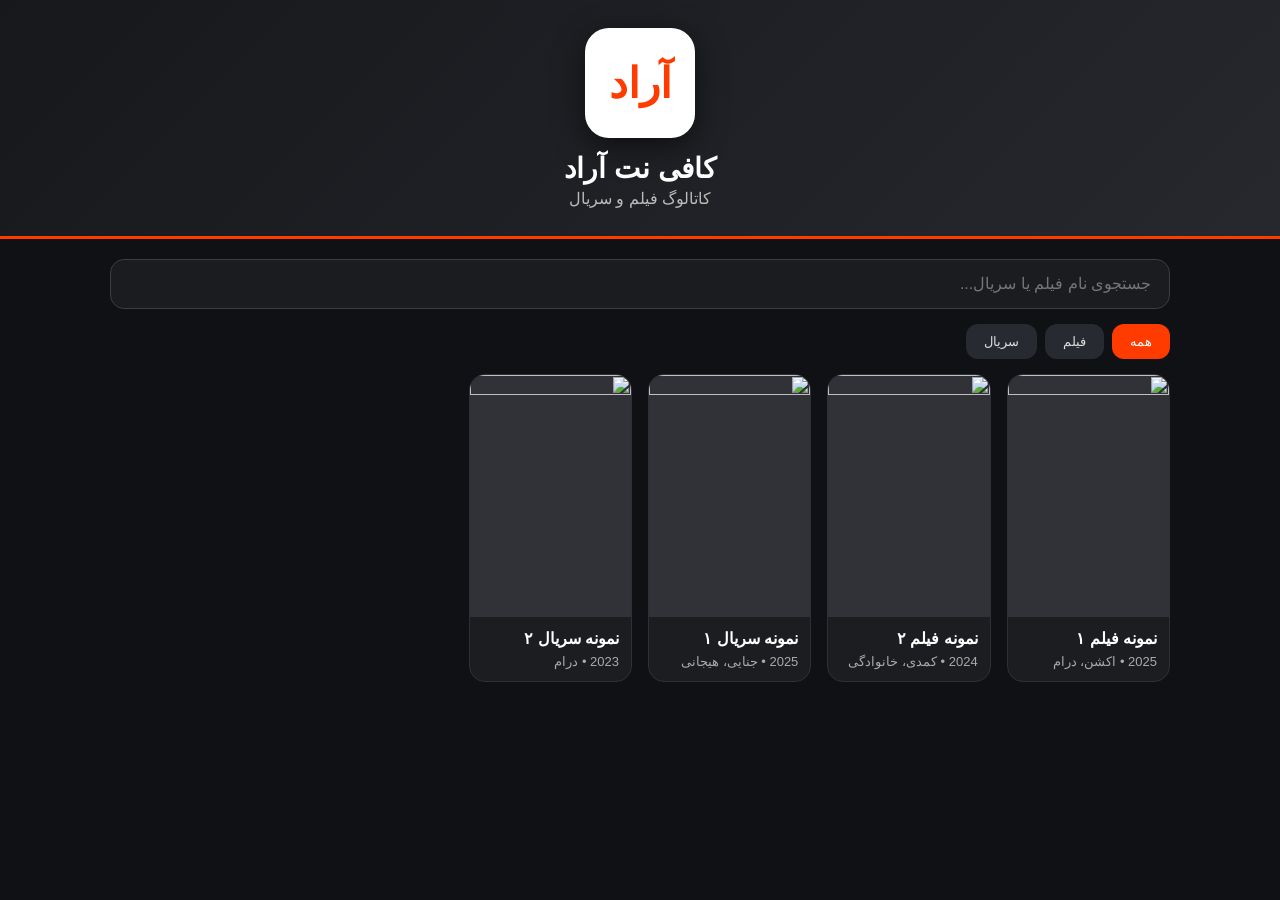
==== index.html @ d821f251 "Rename index.html to index.html" ====
<!doctype html>
<html lang="fa" dir="rtl">
<head>
<meta charset="utf-8">
<meta name="viewport" content="width=device-width,initial-scale=1">
<title>کافی نت آراد | کاتالوگ فیلم و سریال</title>
<style>
*{box-sizing:border-box}body{margin:0;font-family:Tahoma,Arial,sans-serif;background:#101114;color:#fff}
header{padding:28px 18px;text-align:center;background:linear-gradient(135deg,#17181c,#26282d);border-bottom:3px solid #ff3b00}
.logo{width:110px;height:110px;margin:auto;border-radius:24px;background:#fff;display:flex;align-items:center;justify-content:center;color:#ff3b00;font-size:42px;font-weight:900;box-shadow:0 8px 30px #0008}
h1{margin:14px 0 4px;font-size:28px}.sub{color:#bbb}
.wrap{max-width:1100px;margin:auto;padding:20px}
.search{width:100%;padding:15px 18px;border:1px solid #3a3d43;border-radius:14px;background:#1a1c20;color:#fff;font-size:16px;outline:none}
.tabs{display:flex;gap:8px;margin:15px 0;flex-wrap:wrap}.tab{border:0;border-radius:12px;padding:10px 18px;background:#272a30;color:#ddd}.tab.active{background:#ff3b00;color:#fff}
.grid{display:grid;grid-template-columns:repeat(auto-fill,minmax(160px,1fr));gap:16px}
.card{background:#1b1d21;border:1px solid #2d3036;border-radius:16px;overflow:hidden;cursor:pointer;transition:.2s}.card:hover{transform:translateY(-3px)}
.poster{width:100%;aspect-ratio:2/3;object-fit:cover;background:#303238}.info{padding:12px}.title{font-weight:700;font-size:16px}.meta{color:#aaa;font-size:13px;margin-top:6px}
.modal{display:none;position:fixed;inset:0;background:#000b;z-index:5;padding:20px;overflow:auto}.box{max-width:650px;margin:40px auto;background:#1b1d21;border-radius:20px;padding:20px;position:relative}.close{position:absolute;left:14px;top:10px;border:0;background:#333;color:#fff;border-radius:10px;padding:8px 12px;font-size:18px}
.detail{display:grid;grid-template-columns:180px 1fr;gap:20px}.detail img{width:100%;border-radius:14px}.genre{color:#ff7040}
@media(max-width:520px){.detail{grid-template-columns:110px 1fr}.grid{grid-template-columns:repeat(2,1fr)}}
</style>
</head>
<body>
<header>
  <div class="logo">آراد</div>
  <h1>کافی نت آراد</h1>
  <div class="sub">کاتالوگ فیلم و سریال</div>
</header>
<main class="wrap">
  <input id="search" class="search" placeholder="جستجوی نام فیلم یا سریال...">
  <div class="tabs">
    <button class="tab active" data-type="all">همه</button>
    <button class="tab" data-type="movie">فیلم</button>
    <button class="tab" data-type="series">سریال</button>
  </div>
  <div id="grid" class="grid"></div>
</main>
<div id="modal" class="modal">
 <div class="box">
  <button class="close" onclick="closeModal()">×</button>
  <div id="detail"></div>
 </div>
</div>
<script>
const items=[
 {type:"movie",title:"نمونه فیلم ۱",year:"2025",genre:"اکشن، درام",story:"این بخش برای نمایش خلاصه داستان فیلم است. بعداً اطلاعات واقعی فیلم‌های شما جایگزین می‌شود.",poster:"https://placehold.co/500x750/222/ff3b00?text=Movie+1"},
 {type:"movie",title:"نمونه فیلم ۲",year:"2024",genre:"کمدی، خانوادگی",story:"نمونه‌ای از خلاصه داستان برای نمایش در صفحه جزئیات.",poster:"https://placehold.co/500x750/222/ff3b00?text=Movie+2"},
 {type:"series",title:"نمونه سریال ۱",year:"2025",genre:"جنایی، هیجانی",story:"نمونه‌ای از خلاصه داستان سریال. فهرست واقعی شما بعداً وارد می‌شود.",poster:"https://placehold.co/500x750/222/ff3b00?text=Series+1"},
 {type:"series",title:"نمونه سریال ۲",year:"2023",genre:"درام",story:"این متن صرفاً برای تست نسخه اولیه کاتالوگ است.",poster:"https://placehold.co/500x750/222/ff3b00?text=Series+2"}
];
let type="all";
function render(){
 const q=document.getElementById("search").value.trim().toLowerCase();
 const list=items.filter(x=>(type==="all"||x.type===type)&&x.title.toLowerCase().includes(q));
 document.getElementById("grid").innerHTML=list.map((x,i)=>`<article class="card" onclick="openModal(${items.indexOf(x)})"><img class="poster" src="${x.poster}" loading="lazy"><div class="info"><div class="title">${x.title}</div><div class="meta">${x.year} • ${x.genre}</div></div></article>`).join("")||"<p>موردی پیدا نشد.</p>";
}
function openModal(i){
 const x=items[i];
 document.getElementById("detail").innerHTML=`<div class="detail"><img src="${x.poster}"><div><h2>${x.title}</h2><p><b>سال ساخت:</b> ${x.year}</p><p><b>ژانر:</b> <span class="genre">${x.genre}</span></p><p><b>خلاصه داستان:</b><br>${x.story}</p></div></div>`;
 document.getElementById("modal").style.display="block";
}
function closeModal(){document.getElementById("modal").style.display="none"}
document.getElementById("search").addEventListener("input",render);
document.querySelectorAll(".tab").forEach(b=>b.onclick=()=>{document.querySelectorAll(".tab").forEach(x=>x.classList.remove("active"));b.classList.add("active");type=b.dataset.type;render()});
render();
</script>
</body>
</html>
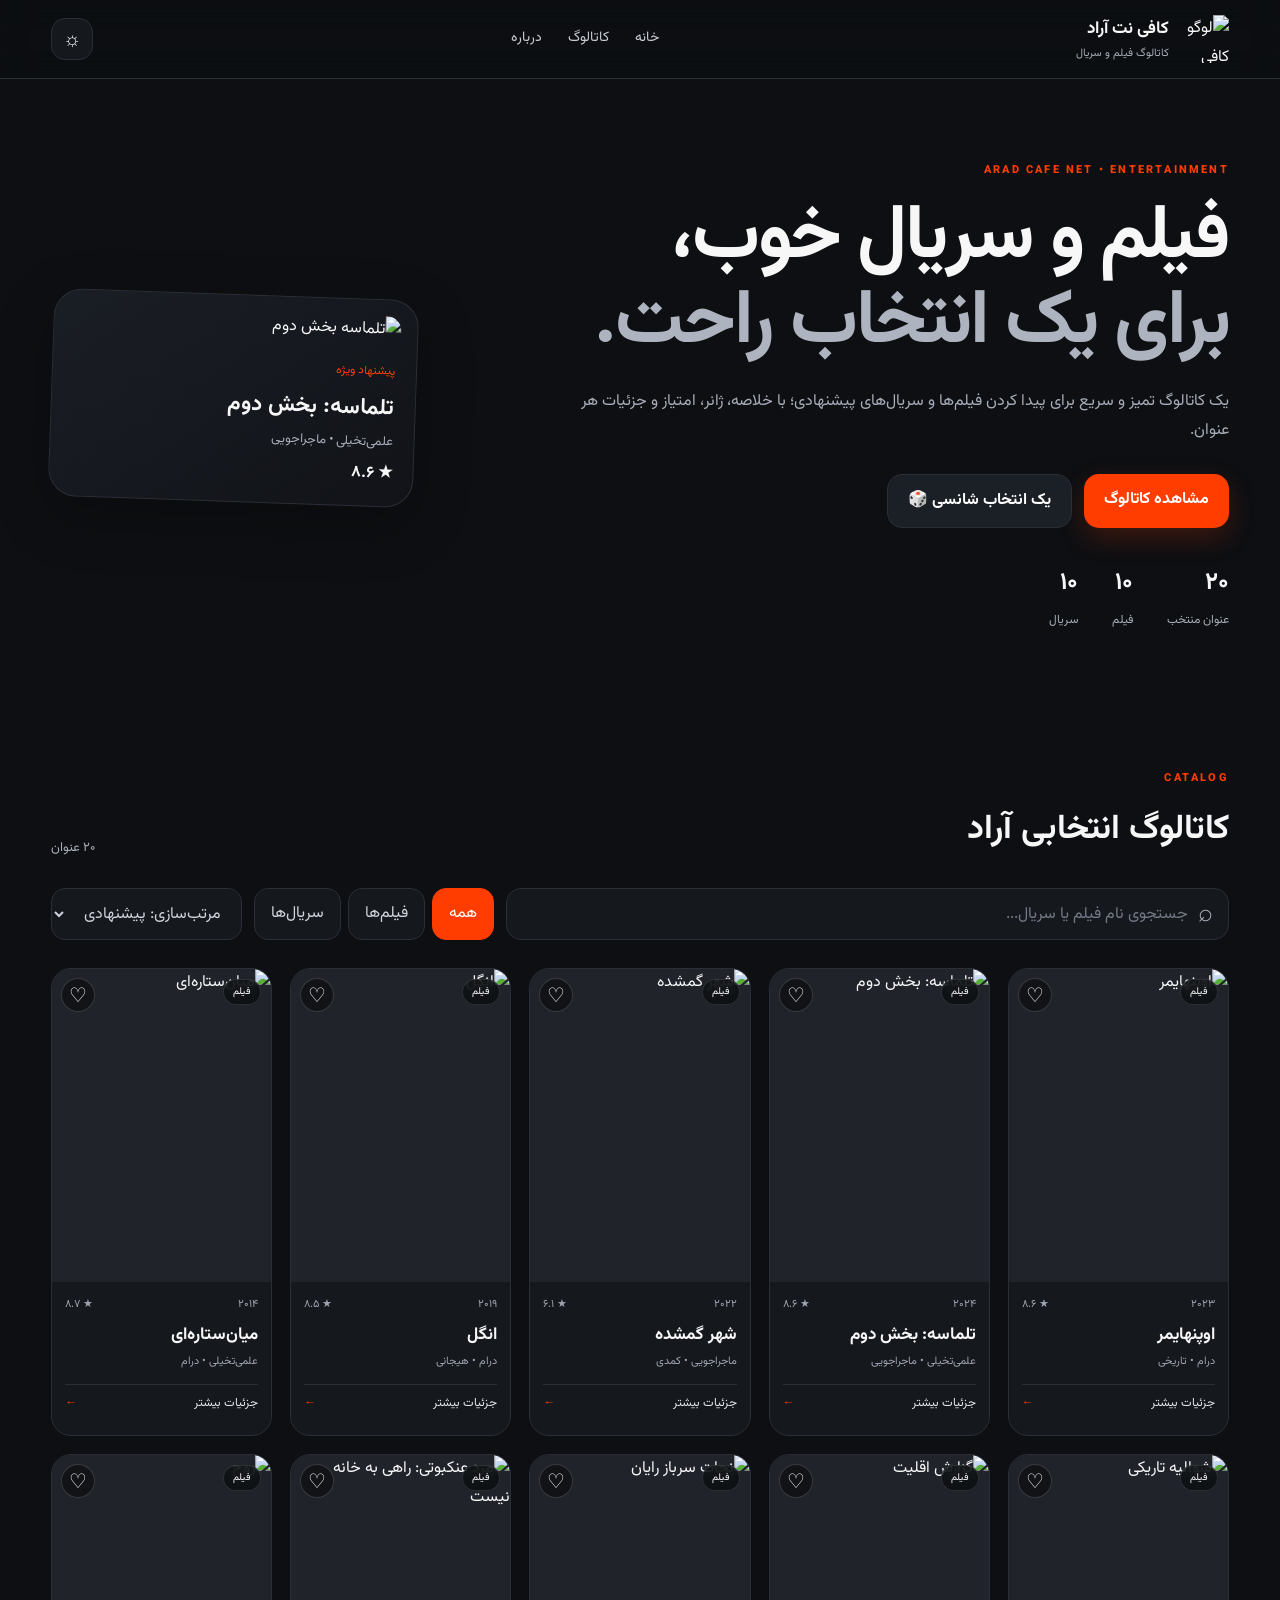
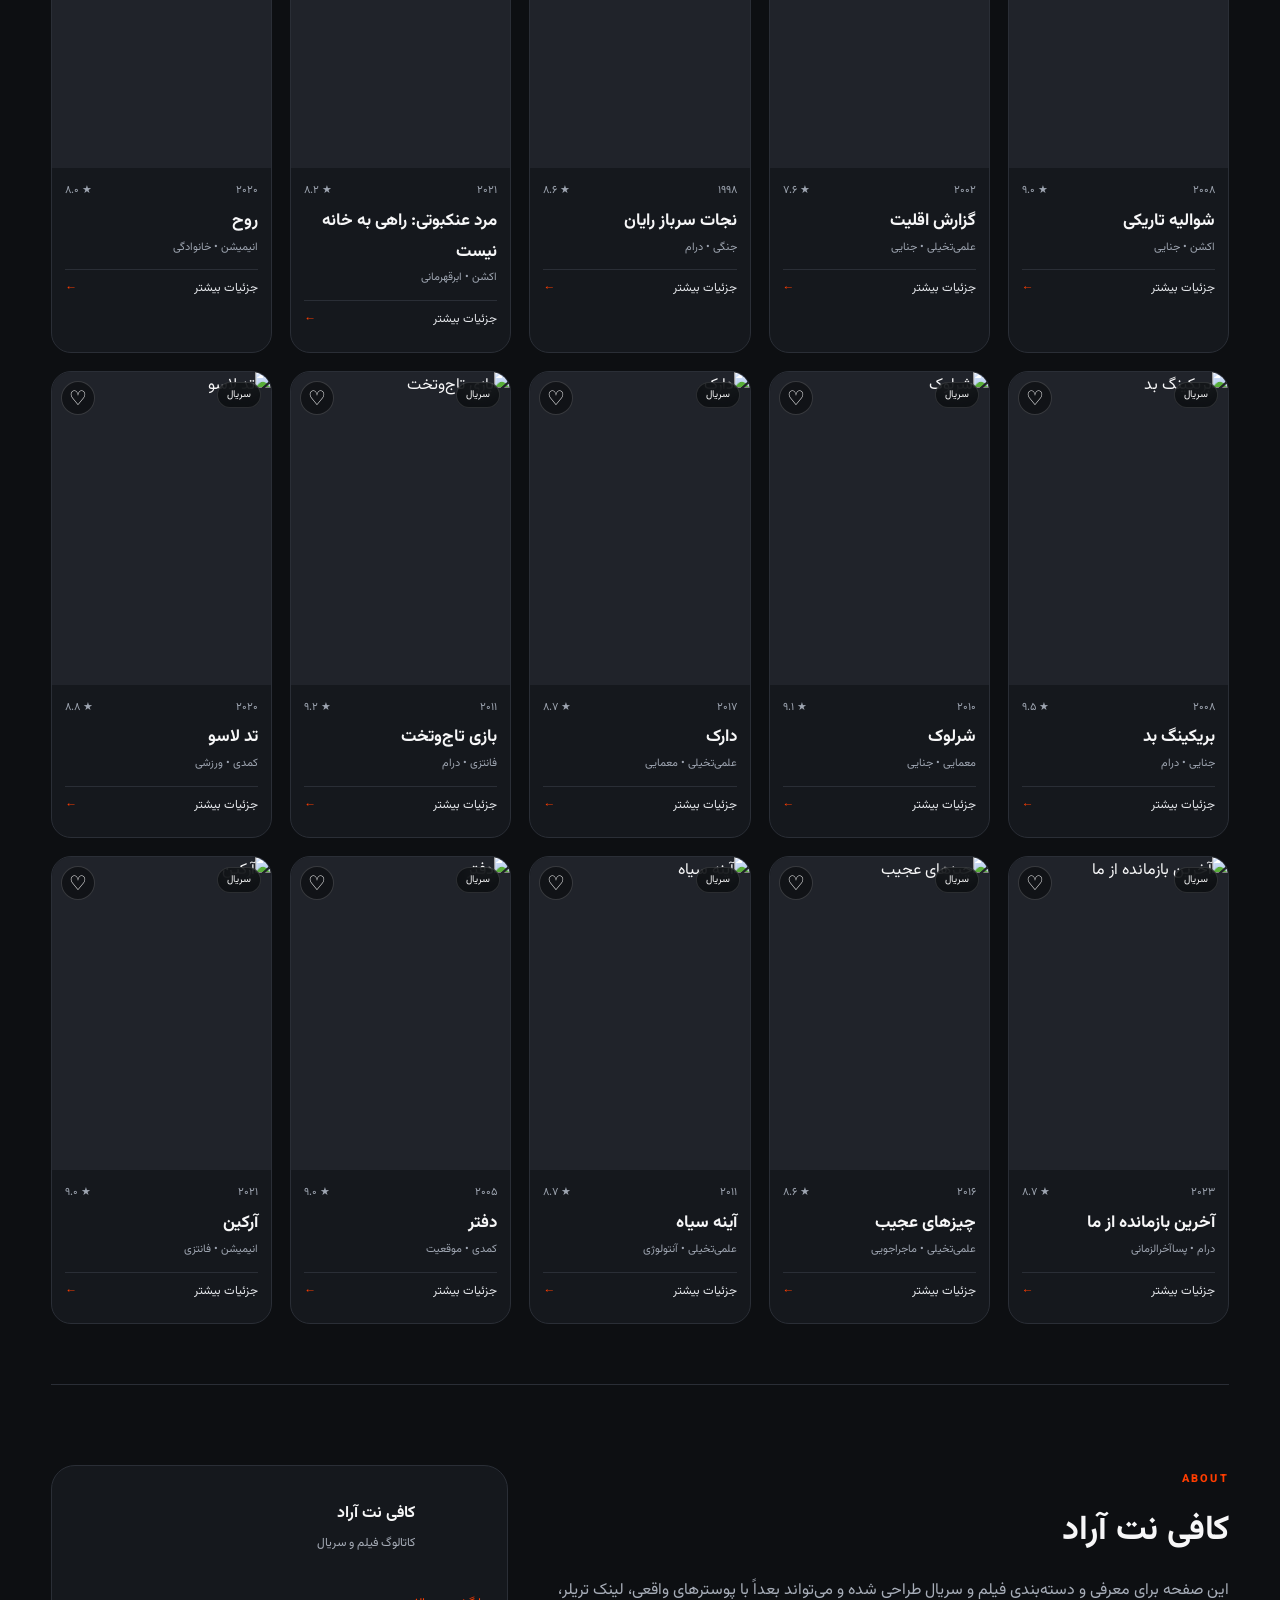
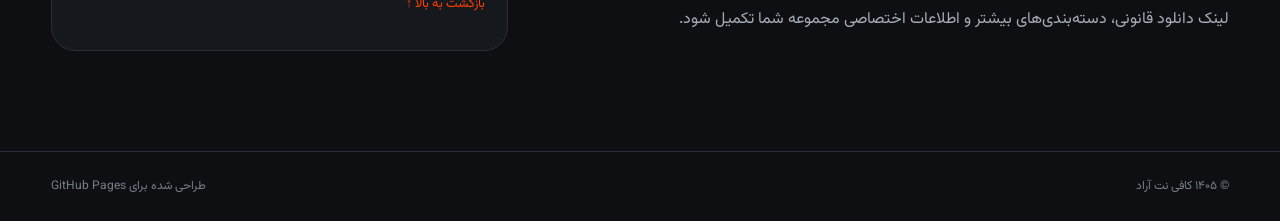
==== commit 9bc29860: "Add files via upload" ====
--- a/index.html
+++ b/index.html
@@ -2,67 +2,131 @@
 <html lang="fa" dir="rtl">
 <head>
 <meta charset="utf-8">
-<meta name="viewport" content="width=device-width,initial-scale=1">
+<meta name="viewport" content="width=device-width, initial-scale=1">
+<meta name="theme-color" content="#0d0f12">
+<meta name="description" content="کافی نت آراد — کاتالوگ فیلم و سریال">
 <title>کافی نت آراد | کاتالوگ فیلم و سریال</title>
-<style>
-*{box-sizing:border-box}body{margin:0;font-family:Tahoma,Arial,sans-serif;background:#101114;color:#fff}
-header{padding:28px 18px;text-align:center;background:linear-gradient(135deg,#17181c,#26282d);border-bottom:3px solid #ff3b00}
-.logo{width:110px;height:110px;margin:auto;border-radius:24px;background:#fff;display:flex;align-items:center;justify-content:center;color:#ff3b00;font-size:42px;font-weight:900;box-shadow:0 8px 30px #0008}
-h1{margin:14px 0 4px;font-size:28px}.sub{color:#bbb}
-.wrap{max-width:1100px;margin:auto;padding:20px}
-.search{width:100%;padding:15px 18px;border:1px solid #3a3d43;border-radius:14px;background:#1a1c20;color:#fff;font-size:16px;outline:none}
-.tabs{display:flex;gap:8px;margin:15px 0;flex-wrap:wrap}.tab{border:0;border-radius:12px;padding:10px 18px;background:#272a30;color:#ddd}.tab.active{background:#ff3b00;color:#fff}
-.grid{display:grid;grid-template-columns:repeat(auto-fill,minmax(160px,1fr));gap:16px}
-.card{background:#1b1d21;border:1px solid #2d3036;border-radius:16px;overflow:hidden;cursor:pointer;transition:.2s}.card:hover{transform:translateY(-3px)}
-.poster{width:100%;aspect-ratio:2/3;object-fit:cover;background:#303238}.info{padding:12px}.title{font-weight:700;font-size:16px}.meta{color:#aaa;font-size:13px;margin-top:6px}
-.modal{display:none;position:fixed;inset:0;background:#000b;z-index:5;padding:20px;overflow:auto}.box{max-width:650px;margin:40px auto;background:#1b1d21;border-radius:20px;padding:20px;position:relative}.close{position:absolute;left:14px;top:10px;border:0;background:#333;color:#fff;border-radius:10px;padding:8px 12px;font-size:18px}
-.detail{display:grid;grid-template-columns:180px 1fr;gap:20px}.detail img{width:100%;border-radius:14px}.genre{color:#ff7040}
-@media(max-width:520px){.detail{grid-template-columns:110px 1fr}.grid{grid-template-columns:repeat(2,1fr)}}
-</style>
+<link rel="icon" href="assets/logo.svg">
+<link rel="stylesheet" href="styles.css">
 </head>
 <body>
-<header>
-  <div class="logo">آراد</div>
-  <h1>کافی نت آراد</h1>
-  <div class="sub">کاتالوگ فیلم و سریال</div>
+<header class="topbar">
+  <div class="container nav">
+    <a class="brand" href="#home"><img src="assets/logo.svg" alt="لوگو کافی نت آراد"><div><b>کافی نت آراد</b><span>کاتالوگ فیلم و سریال</span></div></a>
+    <nav><a href="#home">خانه</a><a href="#catalog">کاتالوگ</a><a href="#about">درباره</a></nav>
+    <button id="themeBtn" class="icon-btn" title="تغییر حالت نمایش">☼</button>
+  </div>
 </header>
-<main class="wrap">
-  <input id="search" class="search" placeholder="جستجوی نام فیلم یا سریال...">
-  <div class="tabs">
-    <button class="tab active" data-type="all">همه</button>
-    <button class="tab" data-type="movie">فیلم</button>
-    <button class="tab" data-type="series">سریال</button>
+
+<main id="home">
+<section class="hero container">
+  <div class="hero-copy">
+    <div class="eyebrow">ARAD CAFE NET • ENTERTAINMENT</div>
+    <h1>فیلم و سریال خوب،<br><em>برای یک انتخاب راحت.</em></h1>
+    <p>یک کاتالوگ تمیز و سریع برای پیدا کردن فیلم‌ها و سریال‌های پیشنهادی؛ با خلاصه، ژانر، امتیاز و جزئیات هر عنوان.</p>
+    <div class="hero-actions"><a class="btn primary" href="#catalog">مشاهده کاتالوگ</a><button class="btn ghost" id="randomBtn">یک انتخاب شانسی 🎲</button></div>
+    <div class="stats"><div><strong>۲۰</strong><span>عنوان منتخب</span></div><div><strong>۱۰</strong><span>فیلم</span></div><div><strong>۱۰</strong><span>سریال</span></div></div>
+  </div>
+  <div class="hero-card">
+    <div class="hero-poster"><img src="assets/poster-2.svg" alt="تلماسه بخش دوم"></div>
+    <div class="hero-info"><span>پیشنهاد ویژه</span><h3>تلماسه: بخش دوم</h3><p>علمی‌تخیلی • ماجراجویی</p><b>★ ۸.۶</b></div>
+  </div>
+</section>
+
+<section id="catalog" class="catalog container">
+  <div class="section-head"><div><span class="eyebrow">CATALOG</span><h2>کاتالوگ انتخابی آراد</h2></div><span id="count" class="count"></span></div>
+  <div class="tools">
+    <div class="search"><span>⌕</span><input id="search" placeholder="جستجوی نام فیلم یا سریال..." autocomplete="off"></div>
+    <div class="filters">
+      <button class="filter active" data-type="همه">همه</button>
+      <button class="filter" data-type="فیلم">فیلم‌ها</button>
+      <button class="filter" data-type="سریال">سریال‌ها</button>
+    </div>
+    <select id="sort"><option value="default">مرتب‌سازی: پیشنهادی</option><option value="rating">بیشترین امتیاز</option><option value="year">جدیدترین</option><option value="title">الفبایی</option></select>
   </div>
   <div id="grid" class="grid"></div>
+  <div id="empty" class="empty" hidden>عنوانی با این مشخصات پیدا نشد.</div>
+</section>
+
+<section id="about" class="about container">
+  <div><span class="eyebrow">ABOUT</span><h2>کافی نت آراد</h2><p>این صفحه برای معرفی و دسته‌بندی فیلم و سریال طراحی شده و می‌تواند بعداً با پوسترهای واقعی، لینک تریلر، لینک دانلود قانونی، دسته‌بندی‌های بیشتر و اطلاعات اختصاصی مجموعه شما تکمیل شود.</p></div>
+  <div class="contact-card"><img src="assets/logo.svg" alt=""><div><b>کافی نت آراد</b><span>کاتالوگ فیلم و سریال</span></div><a href="#home">بازگشت به بالا ↑</a></div>
+</section>
 </main>
-<div id="modal" class="modal">
- <div class="box">
-  <button class="close" onclick="closeModal()">×</button>
-  <div id="detail"></div>
- </div>
+
+<footer><div class="container"><div>© ۱۴۰۵ کافی نت آراد</div><div>طراحی شده برای GitHub Pages</div></div></footer>
+
+<div id="modal" class="modal" aria-hidden="true">
+  <div class="modal-backdrop" data-close></div>
+  <article class="modal-box">
+    <button class="modal-close" data-close>×</button>
+    <div id="modalContent"></div>
+  </article>
 </div>
 <script>
-const items=[
- {type:"movie",title:"نمونه فیلم ۱",year:"2025",genre:"اکشن، درام",story:"این بخش برای نمایش خلاصه داستان فیلم است. بعداً اطلاعات واقعی فیلم‌های شما جایگزین می‌شود.",poster:"https://placehold.co/500x750/222/ff3b00?text=Movie+1"},
- {type:"movie",title:"نمونه فیلم ۲",year:"2024",genre:"کمدی، خانوادگی",story:"نمونه‌ای از خلاصه داستان برای نمایش در صفحه جزئیات.",poster:"https://placehold.co/500x750/222/ff3b00?text=Movie+2"},
- {type:"series",title:"نمونه سریال ۱",year:"2025",genre:"جنایی، هیجانی",story:"نمونه‌ای از خلاصه داستان سریال. فهرست واقعی شما بعداً وارد می‌شود.",poster:"https://placehold.co/500x750/222/ff3b00?text=Series+1"},
- {type:"series",title:"نمونه سریال ۲",year:"2023",genre:"درام",story:"این متن صرفاً برای تست نسخه اولیه کاتالوگ است.",poster:"https://placehold.co/500x750/222/ff3b00?text=Series+2"}
-];
-let type="all";
-function render(){
- const q=document.getElementById("search").value.trim().toLowerCase();
- const list=items.filter(x=>(type==="all"||x.type===type)&&x.title.toLowerCase().includes(q));
- document.getElementById("grid").innerHTML=list.map((x,i)=>`<article class="card" onclick="openModal(${items.indexOf(x)})"><img class="poster" src="${x.poster}" loading="lazy"><div class="info"><div class="title">${x.title}</div><div class="meta">${x.year} • ${x.genre}</div></div></article>`).join("")||"<p>موردی پیدا نشد.</p>";
+const items = [{"id": 1, "type": "فیلم", "title": "اوپنهایمر", "en": "Oppenheimer", "year": 2023, "genre": "درام • تاریخی", "rating": "8.6", "duration": "180 دقیقه", "director": "کریستوفر نولان", "stars": "کیلین مورفی، امیلی بلانت، مت دیمون", "summary": "روایتی حماسی از زندگی جی. رابرت اوپنهایمر و مسیر پرتنش ساخت نخستین بمب اتم؛ داستانی درباره نبوغ، قدرت، سیاست و پیامدهای انتخاب‌های انسانی."}, {"id": 2, "type": "فیلم", "title": "تلماسه: بخش دوم", "en": "Dune: Part Two", "year": 2024, "genre": "علمی‌تخیلی • ماجراجویی", "rating": "8.6", "duration": "166 دقیقه", "director": "دنی ویلنوو", "stars": "تیموتی شالامه، زندایا، ربکا فرگوسن", "summary": "پل آتریدس در میان مردم فریمن به مسیر تازه‌ای قدم می‌گذارد و برای رویارویی با دشمنان خاندانش و تحقق سرنوشت خود آماده می‌شود."}, {"id": 3, "type": "فیلم", "title": "شهر گمشده", "en": "The Lost City", "year": 2022, "genre": "ماجراجویی • کمدی", "rating": "6.1", "duration": "112 دقیقه", "director": "آرون و آدام نی", "stars": "ساندرا بولاک، چنینگ تیتوم، دنیل ردکلیف", "summary": "یک نویسنده رمان‌های عاشقانه و مدل جلد کتابش درگیر ماجرایی واقعی و خطرناک می‌شوند؛ سفری سرگرم‌کننده با شوخی‌های فراوان و تعقیب‌وگریز."}, {"id": 4, "type": "فیلم", "title": "انگل", "en": "Parasite", "year": 2019, "genre": "درام • هیجانی", "rating": "8.5", "duration": "132 دقیقه", "director": "بونگ جون هو", "stars": "سونگ کانگ-هو، لی سون-کیون، چو یئو-جونگ", "summary": "دو خانواده از دو طبقه اجتماعی متفاوت در یک زنجیره اتفاقات هوشمندانه و غیرقابل پیش‌بینی به هم گره می‌خورند."}, {"id": 5, "type": "فیلم", "title": "میان‌ستاره‌ای", "en": "Interstellar", "year": 2014, "genre": "علمی‌تخیلی • درام", "rating": "8.7", "duration": "169 دقیقه", "director": "کریستوفر نولان", "stars": "متیو مک‌کانهی، آن هتوی، جسیکا چستین", "summary": "گروهی از فضانوردان از میان یک کرم‌چاله عبور می‌کنند تا در جست‌وجوی خانه‌ای تازه برای بشر، از مرزهای زمان و فضا فراتر بروند."}, {"id": 6, "type": "فیلم", "title": "شوالیه تاریکی", "en": "The Dark Knight", "year": 2008, "genre": "اکشن • جنایی", "rating": "9.0", "duration": "152 دقیقه", "director": "کریستوفر نولان", "stars": "کریستین بیل، هیث لجر، آرون اکهارت", "summary": "بتمن در برابر دشمنی غیرقابل پیش‌بینی قرار می‌گیرد؛ فیلمی تیره و پرتنش درباره نظم، هرج‌ومرج و بهای قهرمان بودن."}, {"id": 7, "type": "فیلم", "title": "گزارش اقلیت", "en": "Minority Report", "year": 2002, "genre": "علمی‌تخیلی • جنایی", "rating": "7.6", "duration": "145 دقیقه", "director": "استیون اسپیلبرگ", "stars": "تام کروز، کالین فارل، سامانتا مورتون", "summary": "در آینده‌ای که پلیس می‌تواند پیش از وقوع جرم، مجرم را شناسایی کند، یکی از افسران سیستم ناگهان خودش مظنون یک قتل آینده می‌شود."}, {"id": 8, "type": "فیلم", "title": "نجات سرباز رایان", "en": "Saving Private Ryan", "year": 1998, "genre": "جنگی • درام", "rating": "8.6", "duration": "169 دقیقه", "director": "استیون اسپیلبرگ", "stars": "تام هنکس، مت دیمون، تام سایزمور", "summary": "گروهی از سربازان مأمور می‌شوند یک سرباز را در میانه جنگ پیدا کنند و به خانه بازگردانند؛ سفری سخت با تمرکز بر فداکاری و انسانیت."}, {"id": 9, "type": "فیلم", "title": "مرد عنکبوتی: راهی به خانه نیست", "en": "Spider-Man: No Way Home", "year": 2021, "genre": "اکشن • ابرقهرمانی", "rating": "8.2", "duration": "148 دقیقه", "director": "جان واتس", "stars": "تام هالند، زندایا، بندیکت کامبربچ", "summary": "با به‌هم‌ریختن مرزهای جهان‌های موازی، پیتر پارکر با پیامدهایی روبه‌رو می‌شود که او را وارد بزرگ‌ترین ماجراجویی زندگی‌اش می‌کند."}, {"id": 10, "type": "فیلم", "title": "روح", "en": "Soul", "year": 2020, "genre": "انیمیشن • خانوادگی", "rating": "8.0", "duration": "100 دقیقه", "director": "پیت داکتر، کمپ پاورز", "stars": "جیمی فاکس، تینا فی", "summary": "یک نوازنده جَز پیش از رسیدن به مهم‌ترین اجرای زندگی‌اش وارد سفری عجیب درباره معنا، علاقه و ارزش لحظه‌های کوچک زندگی می‌شود."}, {"id": 11, "type": "سریال", "title": "بریکینگ بد", "en": "Breaking Bad", "year": 2008, "genre": "جنایی • درام", "rating": "9.5", "duration": "5 فصل", "director": "وینس گیلیگان", "stars": "برایان کرانستون، آرون پال", "summary": "معلم شیمی‌ای که با بحران مالی و بیماری روبه‌روست، وارد دنیای تولید مواد مخدر می‌شود و به‌تدریج مرزهای اخلاقی‌اش تغییر می‌کند."}, {"id": 12, "type": "سریال", "title": "شرلوک", "en": "Sherlock", "year": 2010, "genre": "معمایی • جنایی", "rating": "9.1", "duration": "4 فصل", "director": "مارک گیتیس، استیون موفات", "stars": "بندیکت کامبربچ، مارتین فریمن", "summary": "نسخه‌ای مدرن از کارآگاه مشهور لندن که با استدلال خارق‌العاده‌اش پرونده‌های پیچیده را حل می‌کند."}, {"id": 13, "type": "سریال", "title": "دارک", "en": "Dark", "year": 2017, "genre": "علمی‌تخیلی • معمایی", "rating": "8.7", "duration": "3 فصل", "director": "باران بو اودار", "stars": "لوئیس هوفمان، کارولین ایکهورن", "summary": "ناپدید شدن یک کودک، چهار خانواده را وارد رازهایی چندنسلی درباره زمان، سرنوشت و پیوندهای پنهان شهر می‌کند."}, {"id": 14, "type": "سریال", "title": "بازی تاج‌وتخت", "en": "Game of Thrones", "year": 2011, "genre": "فانتزی • درام", "rating": "9.2", "duration": "8 فصل", "director": "دیوید بنیاف، دی.بی. وایس", "stars": "امیلیا کلارک، کیت هرینگتون، پیتر دینکلیج", "summary": "خاندان‌های قدرتمند برای کنترل وستروس وارد نبردی سیاسی و نظامی می‌شوند؛ در حالی که تهدیدی بزرگ‌تر در شمال شکل می‌گیرد."}, {"id": 15, "type": "سریال", "title": "تد لاسو", "en": "Ted Lasso", "year": 2020, "genre": "کمدی • ورزشی", "rating": "8.8", "duration": "3 فصل", "director": "بیل لارنس، جیسون سودیکیس", "stars": "جیسون سودیکیس، هانا وادینگهام", "summary": "مربی خوش‌بین فوتبال آمریکایی به انگلستان می‌رود تا یک تیم فوتبال را هدایت کند و با روحیه مثبتش آرام‌آرام همه را تحت تأثیر قرار می‌دهد."}, {"id": 16, "type": "سریال", "title": "آخرین بازمانده از ما", "en": "The Last of Us", "year": 2023, "genre": "درام • پساآخرالزمانی", "rating": "8.7", "duration": "2 فصل", "director": "کریگ مازین، نیل دراکمن", "stars": "پدرو پاسکال، بلا رمزی", "summary": "پس از فروپاشی تمدن، مردی خسته و دختری نوجوان سفری خطرناک را در میان شهری ویران‌شده آغاز می‌کنند."}, {"id": 17, "type": "سریال", "title": "چیزهای عجیب", "en": "Stranger Things", "year": 2016, "genre": "علمی‌تخیلی • ماجراجویی", "rating": "8.6", "duration": "5 فصل", "director": "برادران دافر", "stars": "میلی بابی براون، فین ولفهارد، دیوید هاربر", "summary": "گروهی از نوجوانان در یک شهر کوچک با ناپدید شدن یک دوست و پدیده‌هایی فراطبیعی روبه‌رو می‌شوند."}, {"id": 18, "type": "سریال", "title": "آینه سیاه", "en": "Black Mirror", "year": 2011, "genre": "علمی‌تخیلی • آنتولوژی", "rating": "8.7", "duration": "7 فصل", "director": "چارلی بروکر", "stars": "مجموعه‌ای از بازیگران", "summary": "داستان‌هایی مستقل درباره رابطه پیچیده انسان با فناوری؛ گاهی تلخ، گاهی تکان‌دهنده و همیشه نزدیک به آینده‌ای آشنا."}, {"id": 19, "type": "سریال", "title": "دفتر", "en": "The Office", "year": 2005, "genre": "کمدی • موقعیت", "rating": "9.0", "duration": "9 فصل", "director": "گرگ دنیلز", "stars": "استیو کرل، رین ویلسون، جان کراسینسکی", "summary": "زندگی روزمره کارکنان یک شرکت کاغذسازی با طنزی خشک و شخصیت‌هایی به‌یادماندنی روایت می‌شود."}, {"id": 20, "type": "سریال", "title": "آرکین", "en": "Arcane", "year": 2021, "genre": "انیمیشن • فانتزی", "rating": "9.0", "duration": "2 فصل", "director": "کریستین لینک، الکس یی", "stars": "الا پورنل، هیلی استاینفلد، کیتی لیونگ", "summary": "دو خواهر در میان درگیری دو شهر و اختلافی عمیق میان طبقات اجتماعی، وارد مسیری پرتنش و احساسی می‌شوند."}];
+let type = "همه";
+let query = "";
+let sort = "default";
+const grid = document.getElementById("grid");
+const count = document.getElementById("count");
+const empty = document.getElementById("empty");
+
+function faNum(s) {
+  return String(s).replace(/[0-9]/g, d => "۰۱۲۳۴۵۶۷۸۹"[d]);
 }
-function openModal(i){
- const x=items[i];
- document.getElementById("detail").innerHTML=`<div class="detail"><img src="${x.poster}"><div><h2>${x.title}</h2><p><b>سال ساخت:</b> ${x.year}</p><p><b>ژانر:</b> <span class="genre">${x.genre}</span></p><p><b>خلاصه داستان:</b><br>${x.story}</p></div></div>`;
- document.getElementById("modal").style.display="block";
+
+function card(item) {
+  return `<article class="card" data-id="${item.id}">
+    <div class="poster"><img src="assets/poster-${item.id}.svg" alt="${item.title}"><span class="badge">${item.type}</span><button class="heart" data-fav="${item.id}" title="افزودن به علاقه‌مندی">♡</button></div>
+    <div class="card-body">
+      <div class="meta"><span>${faNum(item.year)}</span><span>★ ${faNum(item.rating)}</span></div>
+      <h3>${item.title}</h3><p>${item.genre}</p>
+      <button class="details">جزئیات بیشتر <span>←</span></button>
+    </div>
+  </article>`;
 }
-function closeModal(){document.getElementById("modal").style.display="none"}
-document.getElementById("search").addEventListener("input",render);
-document.querySelectorAll(".tab").forEach(b=>b.onclick=()=>{document.querySelectorAll(".tab").forEach(x=>x.classList.remove("active"));b.classList.add("active");type=b.dataset.type;render()});
+
+function render() {
+  let list = items.filter(x => (type==="همه" || x.type===type) && (x.title+" "+x.en+" "+x.genre).toLowerCase().includes(query.toLowerCase()));
+  if(sort==="rating") list.sort((a,b)=>parseFloat(b.rating)-parseFloat(a.rating));
+  if(sort==="year") list.sort((a,b)=>b.year-a.year);
+  if(sort==="title") list.sort((a,b)=>a.title.localeCompare(b.title,'fa'));
+  grid.innerHTML = list.map(card).join("");
+  count.textContent = faNum(list.length) + " عنوان";
+  empty.hidden = list.length !== 0;
+  document.querySelectorAll(".details").forEach(b=>b.addEventListener("click", e=>openModal(e.target.closest(".card").dataset.id)));
+  document.querySelectorAll(".poster img").forEach(img=>img.addEventListener("click", e=>openModal(e.target.closest(".card").dataset.id)));
+  document.querySelectorAll(".heart").forEach(b=>b.addEventListener("click", e=>{
+    e.stopPropagation(); b.classList.toggle("saved"); b.textContent = b.classList.contains("saved") ? "♥" : "♡";
+  }));
+}
+
+document.querySelectorAll(".filter").forEach(btn=>btn.addEventListener("click",()=>{
+  document.querySelectorAll(".filter").forEach(x=>x.classList.remove("active"));
+  btn.classList.add("active"); type=btn.dataset.type; render();
+}));
+document.getElementById("search").addEventListener("input",e=>{query=e.target.value;render();});
+document.getElementById("sort").addEventListener("change",e=>{sort=e.target.value;render();});
+
+function openModal(id) {
+  const x=items.find(i=>i.id==id);
+  document.getElementById("modalContent").innerHTML = `<div class="modal-grid">
+    <div class="modal-poster"><img src="assets/poster-${x.id}.svg" alt="${x.title}"></div>
+    <div class="modal-info"><span class="badge static">${x.type}</span><h2>${x.title}</h2><div class="en">${x.en}</div>
+      <div class="detail-row"><span>سال</span><b>${faNum(x.year)}</b><span>امتیاز</span><b>★ ${faNum(x.rating)}</b></div>
+      <p class="summary">${x.summary}</p>
+      <dl><div><dt>ژانر</dt><dd>${x.genre}</dd></div><div><dt>کارگردان</dt><dd>${x.director}</dd></div><div><dt>بازیگران</dt><dd>${x.stars}</dd></div><div><dt>مدت / فصل</dt><dd>${x.duration}</dd></div></dl>
+      <button class="btn primary" onclick="document.querySelector('#modal').classList.remove('show')">بستن</button>
+    </div></div>`;
+  document.getElementById("modal").classList.add("show"); document.getElementById("modal").setAttribute("aria-hidden","false");
+}
+document.querySelectorAll("[data-close]").forEach(x=>x.addEventListener("click",()=>{document.getElementById("modal").classList.remove("show");}));
+document.addEventListener("keydown",e=>{if(e.key==="Escape") document.getElementById("modal").classList.remove("show");});
+
+document.getElementById("randomBtn").addEventListener("click",()=>openModal(items[Math.floor(Math.random()*items.length)].id));
+document.getElementById("themeBtn").addEventListener("click",()=>document.body.classList.toggle("light"));
 render();
 </script>
 </body>
-</html>
+</html>
--- a/styles.css
+++ b/styles.css
@@ -0,0 +1,25 @@
+
+@import url('https://fonts.googleapis.com/css2?family=Vazirmatn:wght@400;500;600;700;800;900&display=swap');
+:root{--bg:#0d0f12;--surface:#15181d;--surface2:#1b1f26;--text:#f7f7f8;--muted:#a7adb8;--line:#2a2e36;--accent:#ff3d00;--accent2:#ff6a33;--shadow:0 18px 55px rgba(0,0,0,.25)}
+*{box-sizing:border-box}html{scroll-behavior:smooth}body{margin:0;background:var(--bg);color:var(--text);font-family:Vazirmatn,Tahoma,Arial,sans-serif;line-height:1.8}
+a{text-decoration:none;color:inherit}.container{width:min(1180px,92%);margin:auto}
+.topbar{position:sticky;top:0;z-index:20;background:rgba(13,15,18,.84);backdrop-filter:blur(16px);border-bottom:1px solid var(--line)}
+.nav{height:78px;display:flex;align-items:center;justify-content:space-between;gap:24px}.brand{display:flex;align-items:center;gap:12px}.brand img{width:48px;height:48px}.brand b{display:block;font-size:17px}.brand span{display:block;color:var(--muted);font-size:11px}
+nav{display:flex;gap:26px;color:#c9cdd5;font-size:14px}nav a:hover{color:#fff}.icon-btn{width:42px;height:42px;border-radius:14px;border:1px solid var(--line);background:var(--surface);color:#fff;font-size:20px}
+.hero{display:grid;grid-template-columns:1.35fr .65fr;gap:56px;align-items:center;padding:82px 0 70px}.eyebrow{font-size:11px;letter-spacing:2.2px;color:var(--accent);font-weight:800}
+h1{font-size:clamp(42px,6vw,76px);line-height:1.12;margin:15px 0 22px;letter-spacing:-2px}h1 em{font-style:normal;color:#aeb4bf}
+.hero-copy>p{color:var(--muted);font-size:16px;max-width:650px}.hero-actions{display:flex;gap:12px;margin:28px 0 34px;flex-wrap:wrap}.btn{border:0;border-radius:15px;padding:12px 20px;font:inherit;font-weight:700;cursor:pointer}.primary{background:var(--accent);color:#fff;box-shadow:0 10px 28px rgba(255,61,0,.2)}.ghost{background:var(--surface2);color:#fff;border:1px solid var(--line)}
+.stats{display:flex;gap:34px}.stats strong{font-size:24px;display:block}.stats span{font-size:12px;color:var(--muted)}
+.hero-card{background:linear-gradient(145deg,#1a1e25,#111318);border:1px solid var(--line);padding:16px;border-radius:28px;box-shadow:var(--shadow);transform:rotate(2deg)}.hero-poster img{display:block;width:100%;border-radius:20px}.hero-info{padding:12px 4px 2px}.hero-info span{color:var(--accent);font-size:12px}.hero-info h3{margin:3px 0;font-size:22px}.hero-info p{margin:0;color:var(--muted);font-size:13px}.hero-info b{display:block;margin-top:5px}
+.catalog{padding:60px 0}.section-head{display:flex;justify-content:space-between;align-items:end;gap:20px}.section-head h2,.about h2{font-size:34px;margin:6px 0 0}.count{color:var(--muted);font-size:13px}
+.tools{display:grid;grid-template-columns:1fr auto auto;gap:12px;margin:28px 0}.search{display:flex;align-items:center;gap:8px;background:var(--surface);border:1px solid var(--line);border-radius:15px;padding:0 15px}.search span{font-size:25px;color:var(--muted)}.search input{width:100%;height:50px;border:0;outline:0;background:transparent;color:#fff;font:inherit}.search input::placeholder{color:#727985}
+.filters{display:flex;gap:7px}.filter,.tools select{border:1px solid var(--line);background:var(--surface);color:#cfd3db;border-radius:14px;padding:0 16px;font:inherit;cursor:pointer}.filter.active{background:var(--accent);border-color:var(--accent);color:#fff}.tools select{height:52px}
+.grid{display:grid;grid-template-columns:repeat(5,1fr);gap:18px}.card{background:var(--surface);border:1px solid var(--line);border-radius:20px;overflow:hidden;transition:.25s;cursor:pointer}.card:hover{transform:translateY(-6px);border-color:#454b57;box-shadow:var(--shadow)}.poster{position:relative;background:#20232a}.poster img{display:block;width:100%;aspect-ratio:7/10;object-fit:cover}.badge{position:absolute;top:10px;right:10px;background:rgba(10,12,15,.78);backdrop-filter:blur(8px);padding:3px 9px;border-radius:20px;font-size:10px;border:1px solid rgba(255,255,255,.12)}.heart{position:absolute;top:9px;left:9px;width:34px;height:34px;border-radius:50%;border:1px solid rgba(255,255,255,.16);background:rgba(10,12,15,.65);color:#fff;font-size:20px;cursor:pointer}.heart.saved{color:#ff3d00}.card-body{padding:13px}.meta{display:flex;justify-content:space-between;color:#9ea5b1;font-size:11px}.card h3{font-size:17px;margin:5px 0 1px}.card p{color:#9ea5b1;font-size:11px;margin:0}.details{width:100%;margin-top:12px;padding:8px 0;background:transparent;border:0;border-top:1px solid var(--line);color:#e5e7eb;font:inherit;font-size:12px;cursor:pointer;text-align:right}.details span{float:left;color:var(--accent)}
+.empty{padding:50px;text-align:center;color:var(--muted);border:1px dashed var(--line);border-radius:18px}
+.about{display:grid;grid-template-columns:1.2fr .8fr;gap:35px;padding:80px 0 100px;border-top:1px solid var(--line)}.about p{color:var(--muted);max-width:700px}.contact-card{background:var(--surface);border:1px solid var(--line);border-radius:24px;padding:22px;display:grid;grid-template-columns:58px 1fr;gap:12px;align-items:center}.contact-card img{width:58px}.contact-card b{display:block}.contact-card span{color:var(--muted);font-size:12px}.contact-card a{grid-column:1/-1;color:var(--accent);font-size:13px}
+footer{border-top:1px solid var(--line);padding:24px 0;color:#777e8a;font-size:12px}footer .container{display:flex;justify-content:space-between}
+.modal{position:fixed;inset:0;z-index:50;display:none}.modal.show{display:block}.modal-backdrop{position:absolute;inset:0;background:rgba(0,0,0,.78);backdrop-filter:blur(7px)}.modal-box{position:relative;width:min(920px,92%);max-height:90vh;overflow:auto;margin:5vh auto;background:#15181d;border:1px solid var(--line);border-radius:28px;box-shadow:0 30px 90px #000;padding:24px}.modal-close{position:absolute;left:18px;top:14px;width:38px;height:38px;border-radius:50%;background:#252a32;color:#fff;border:0;font-size:25px;cursor:pointer;z-index:2}.modal-grid{display:grid;grid-template-columns:280px 1fr;gap:28px}.modal-poster img{width:100%;border-radius:18px}.modal-info{padding-top:8px}.modal-info .static{position:static;display:inline-block}.modal-info h2{font-size:36px;line-height:1.2;margin:10px 0 0}.en{color:#7e8794;font-size:13px}.detail-row{display:flex;gap:12px;align-items:center;margin:20px 0;padding:12px 0;border-top:1px solid var(--line);border-bottom:1px solid var(--line)}.detail-row span{color:#7f8794;font-size:12px}.detail-row b{margin-left:15px}.summary{color:#c6cad2}.modal-info dl{display:grid;gap:8px;margin:20px 0}.modal-info dl div{display:grid;grid-template-columns:95px 1fr;gap:10px}.modal-info dt{color:#7f8794;font-size:12px}.modal-info dd{margin:0;font-size:13px}
+body.light{--bg:#f4f5f7;--surface:#fff;--surface2:#eef0f3;--text:#15171b;--muted:#69707c;--line:#dfe2e7}body.light .topbar{background:rgba(244,245,247,.88)}body.light .search input{color:#111}body.light .modal-box{background:#fff}body.light .hero-card{background:#fff}
+@media(max-width:1000px){.grid{grid-template-columns:repeat(4,1fr)}.hero{grid-template-columns:1fr .55fr;gap:30px}.tools{grid-template-columns:1fr auto}.tools select{grid-column:1/-1;width:100%}}
+@media(max-width:720px){nav{display:none}.hero{grid-template-columns:1fr;padding-top:55px}.hero-card{max-width:310px;margin:auto}.grid{grid-template-columns:repeat(2,1fr);gap:12px}.tools{grid-template-columns:1fr}.filters{overflow:auto}.filter{height:46px;white-space:nowrap}.tools select{height:46px}.about{grid-template-columns:1fr}.modal-grid{grid-template-columns:1fr}.modal-poster{max-width:250px;margin:auto}.modal-info h2{font-size:28px}.stats{gap:20px}.hero{padding-bottom:40px}footer .container{flex-direction:column;gap:5px}}
+@media(max-width:390px){.grid{grid-template-columns:1fr 1fr}.card h3{font-size:15px}.card p{font-size:10px}}
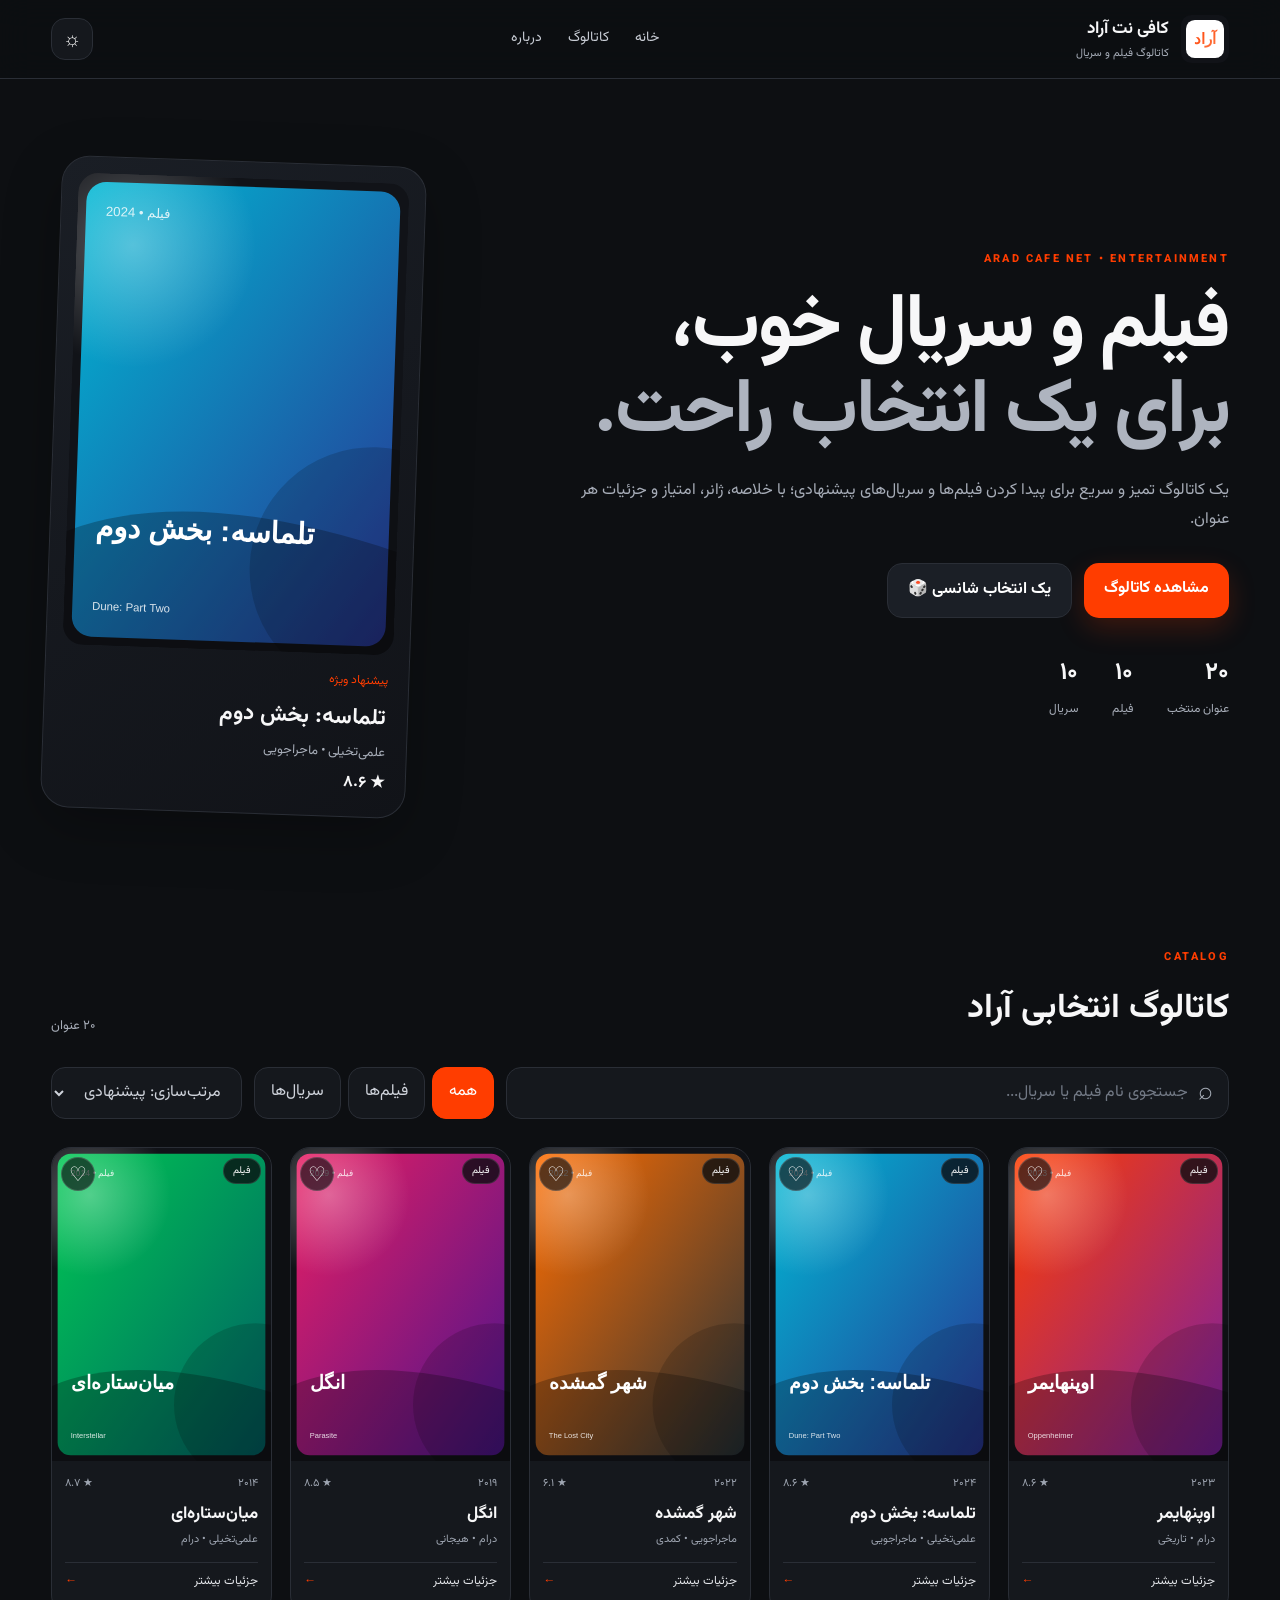
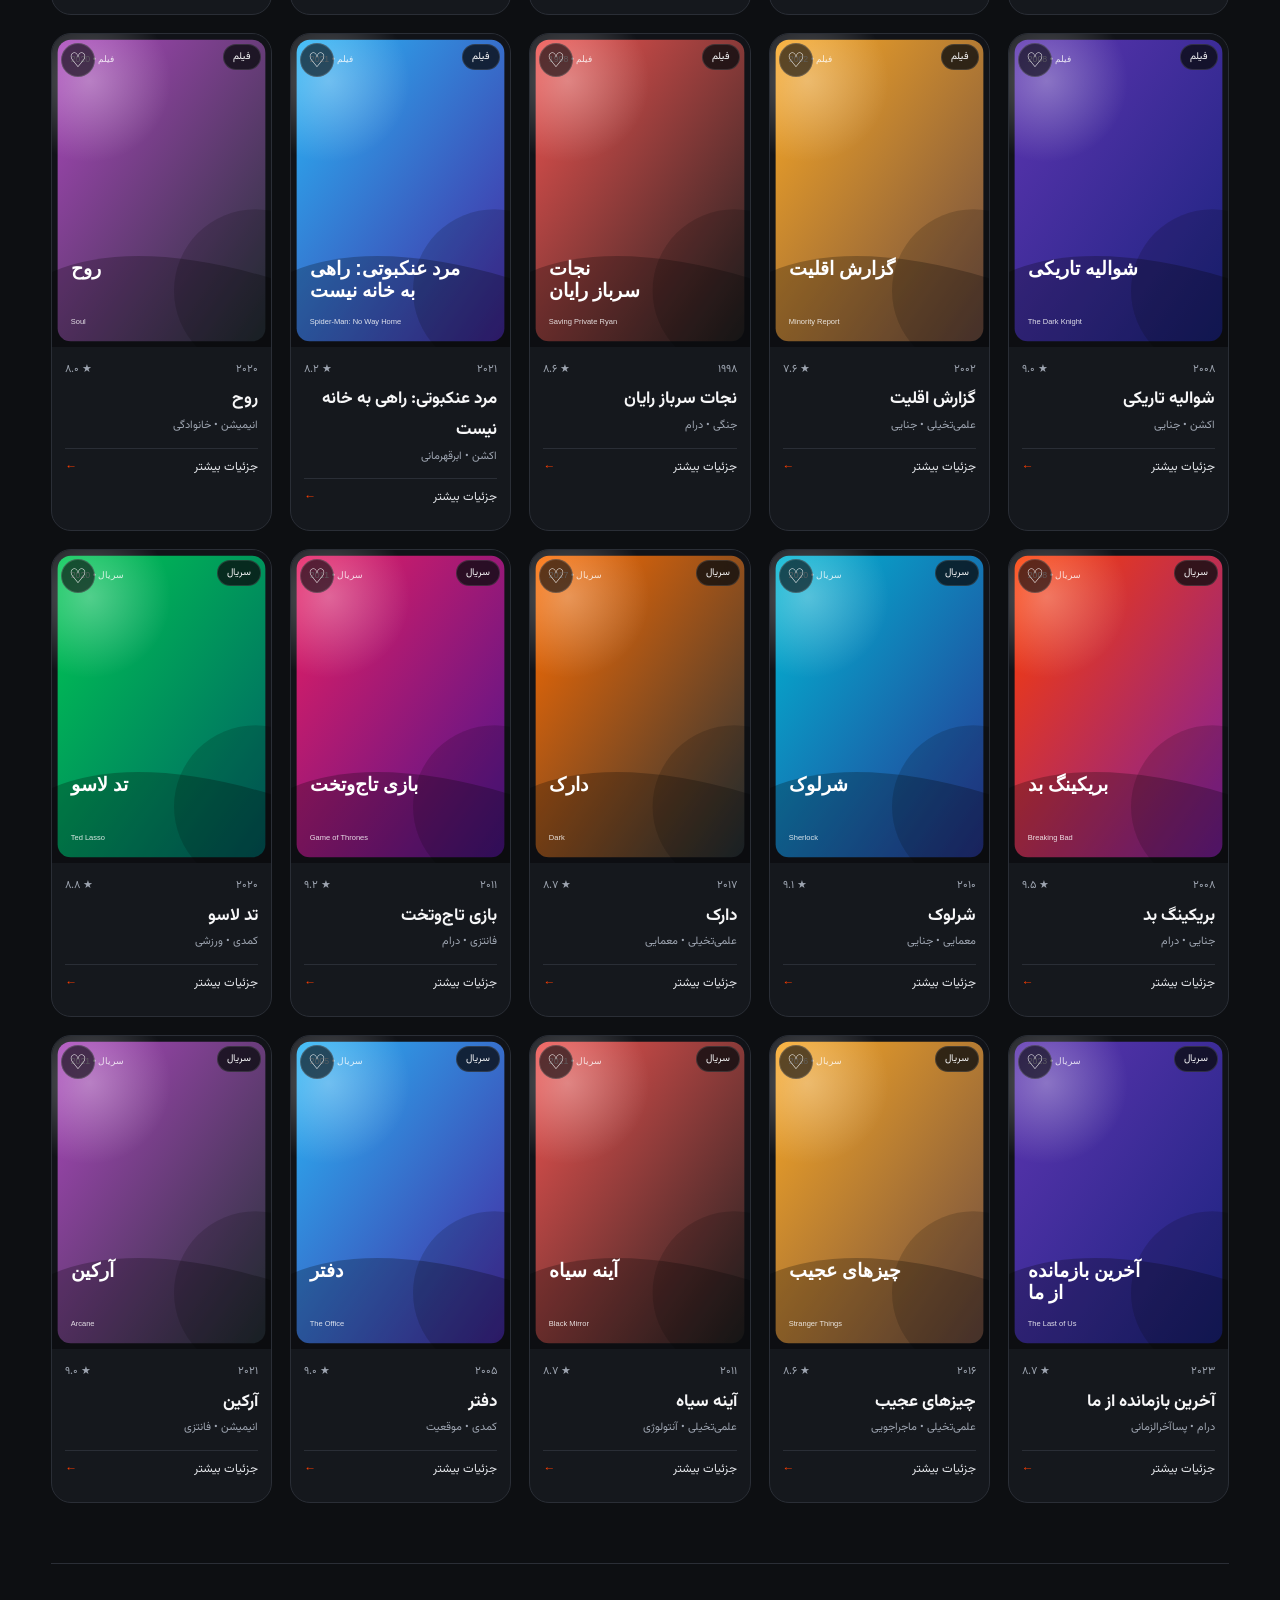
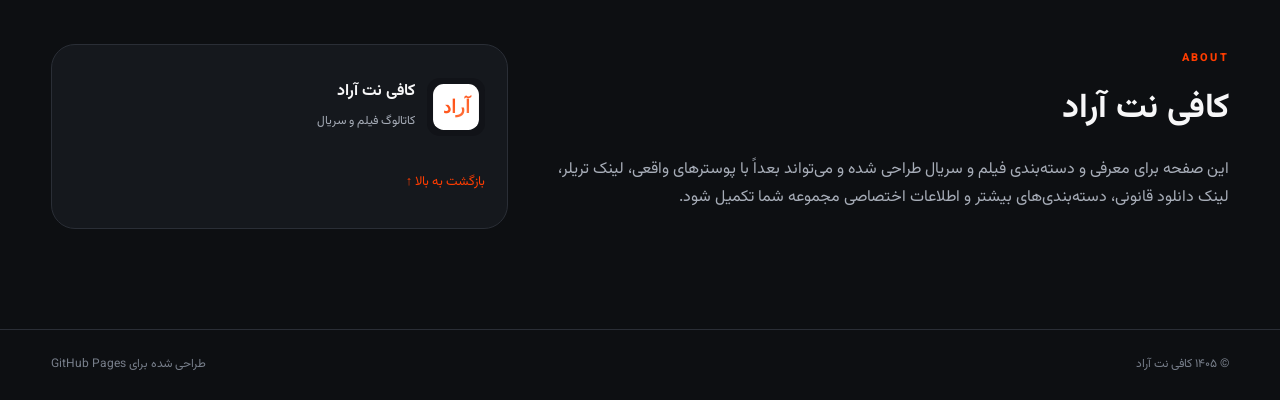
==== commit 3b466708: "Add files via upload" ====
--- a/index.html
+++ b/index.html
@@ -6,13 +6,13 @@
 <meta name="theme-color" content="#0d0f12">
 <meta name="description" content="کافی نت آراد — کاتالوگ فیلم و سریال">
 <title>کافی نت آراد | کاتالوگ فیلم و سریال</title>
-<link rel="icon" href="assets/logo.svg">
+<link rel="icon" href="[data-uri]">
 <link rel="stylesheet" href="styles.css">
 </head>
 <body>
 <header class="topbar">
   <div class="container nav">
-    <a class="brand" href="#home"><img src="assets/logo.svg" alt="لوگو کافی نت آراد"><div><b>کافی نت آراد</b><span>کاتالوگ فیلم و سریال</span></div></a>
+    <a class="brand" href="#home"><img src="[data-uri]" alt="لوگو کافی نت آراد"><div><b>کافی نت آراد</b><span>کاتالوگ فیلم و سریال</span></div></a>
     <nav><a href="#home">خانه</a><a href="#catalog">کاتالوگ</a><a href="#about">درباره</a></nav>
     <button id="themeBtn" class="icon-btn" title="تغییر حالت نمایش">☼</button>
   </div>
@@ -28,7 +28,7 @@
     <div class="stats"><div><strong>۲۰</strong><span>عنوان منتخب</span></div><div><strong>۱۰</strong><span>فیلم</span></div><div><strong>۱۰</strong><span>سریال</span></div></div>
   </div>
   <div class="hero-card">
-    <div class="hero-poster"><img src="assets/poster-2.svg" alt="تلماسه بخش دوم"></div>
+    <div class="hero-poster"><img src="[data-uri]" alt="تلماسه بخش دوم"></div>
     <div class="hero-info"><span>پیشنهاد ویژه</span><h3>تلماسه: بخش دوم</h3><p>علمی‌تخیلی • ماجراجویی</p><b>★ ۸.۶</b></div>
   </div>
 </section>
@@ -50,7 +50,7 @@
 
 <section id="about" class="about container">
   <div><span class="eyebrow">ABOUT</span><h2>کافی نت آراد</h2><p>این صفحه برای معرفی و دسته‌بندی فیلم و سریال طراحی شده و می‌تواند بعداً با پوسترهای واقعی، لینک تریلر، لینک دانلود قانونی، دسته‌بندی‌های بیشتر و اطلاعات اختصاصی مجموعه شما تکمیل شود.</p></div>
-  <div class="contact-card"><img src="assets/logo.svg" alt=""><div><b>کافی نت آراد</b><span>کاتالوگ فیلم و سریال</span></div><a href="#home">بازگشت به بالا ↑</a></div>
+  <div class="contact-card"><img src="[data-uri]" alt=""><div><b>کافی نت آراد</b><span>کاتالوگ فیلم و سریال</span></div><a href="#home">بازگشت به بالا ↑</a></div>
 </section>
 </main>
 
@@ -64,6 +64,7 @@
   </article>
 </div>
 <script>
+const POSTERS = {"1":"[data-uri]","2":"[data-uri]","3":"[data-uri]","4":"[data-uri]","5":"[data-uri]","6":"[data-uri]","7":"[data-uri]","8":"[data-uri]","9":"[data-uri]","10":"[data-uri]","11":"[data-uri]","12":"[data-uri]","13":"[data-uri]","14":"[data-uri]","15":"[data-uri]","16":"[data-uri]","17":"[data-uri]","18":"[data-uri]","19":"[data-uri]","20":"[data-uri]"};
 const items = [{"id": 1, "type": "فیلم", "title": "اوپنهایمر", "en": "Oppenheimer", "year": 2023, "genre": "درام • تاریخی", "rating": "8.6", "duration": "180 دقیقه", "director": "کریستوفر نولان", "stars": "کیلین مورفی، امیلی بلانت، مت دیمون", "summary": "روایتی حماسی از زندگی جی. رابرت اوپنهایمر و مسیر پرتنش ساخت نخستین بمب اتم؛ داستانی درباره نبوغ، قدرت، سیاست و پیامدهای انتخاب‌های انسانی."}, {"id": 2, "type": "فیلم", "title": "تلماسه: بخش دوم", "en": "Dune: Part Two", "year": 2024, "genre": "علمی‌تخیلی • ماجراجویی", "rating": "8.6", "duration": "166 دقیقه", "director": "دنی ویلنوو", "stars": "تیموتی شالامه، زندایا، ربکا فرگوسن", "summary": "پل آتریدس در میان مردم فریمن به مسیر تازه‌ای قدم می‌گذارد و برای رویارویی با دشمنان خاندانش و تحقق سرنوشت خود آماده می‌شود."}, {"id": 3, "type": "فیلم", "title": "شهر گمشده", "en": "The Lost City", "year": 2022, "genre": "ماجراجویی • کمدی", "rating": "6.1", "duration": "112 دقیقه", "director": "آرون و آدام نی", "stars": "ساندرا بولاک، چنینگ تیتوم، دنیل ردکلیف", "summary": "یک نویسنده رمان‌های عاشقانه و مدل جلد کتابش درگیر ماجرایی واقعی و خطرناک می‌شوند؛ سفری سرگرم‌کننده با شوخی‌های فراوان و تعقیب‌وگریز."}, {"id": 4, "type": "فیلم", "title": "انگل", "en": "Parasite", "year": 2019, "genre": "درام • هیجانی", "rating": "8.5", "duration": "132 دقیقه", "director": "بونگ جون هو", "stars": "سونگ کانگ-هو، لی سون-کیون، چو یئو-جونگ", "summary": "دو خانواده از دو طبقه اجتماعی متفاوت در یک زنجیره اتفاقات هوشمندانه و غیرقابل پیش‌بینی به هم گره می‌خورند."}, {"id": 5, "type": "فیلم", "title": "میان‌ستاره‌ای", "en": "Interstellar", "year": 2014, "genre": "علمی‌تخیلی • درام", "rating": "8.7", "duration": "169 دقیقه", "director": "کریستوفر نولان", "stars": "متیو مک‌کانهی، آن هتوی، جسیکا چستین", "summary": "گروهی از فضانوردان از میان یک کرم‌چاله عبور می‌کنند تا در جست‌وجوی خانه‌ای تازه برای بشر، از مرزهای زمان و فضا فراتر بروند."}, {"id": 6, "type": "فیلم", "title": "شوالیه تاریکی", "en": "The Dark Knight", "year": 2008, "genre": "اکشن • جنایی", "rating": "9.0", "duration": "152 دقیقه", "director": "کریستوفر نولان", "stars": "کریستین بیل، هیث لجر، آرون اکهارت", "summary": "بتمن در برابر دشمنی غیرقابل پیش‌بینی قرار می‌گیرد؛ فیلمی تیره و پرتنش درباره نظم، هرج‌ومرج و بهای قهرمان بودن."}, {"id": 7, "type": "فیلم", "title": "گزارش اقلیت", "en": "Minority Report", "year": 2002, "genre": "علمی‌تخیلی • جنایی", "rating": "7.6", "duration": "145 دقیقه", "director": "استیون اسپیلبرگ", "stars": "تام کروز، کالین فارل، سامانتا مورتون", "summary": "در آینده‌ای که پلیس می‌تواند پیش از وقوع جرم، مجرم را شناسایی کند، یکی از افسران سیستم ناگهان خودش مظنون یک قتل آینده می‌شود."}, {"id": 8, "type": "فیلم", "title": "نجات سرباز رایان", "en": "Saving Private Ryan", "year": 1998, "genre": "جنگی • درام", "rating": "8.6", "duration": "169 دقیقه", "director": "استیون اسپیلبرگ", "stars": "تام هنکس، مت دیمون، تام سایزمور", "summary": "گروهی از سربازان مأمور می‌شوند یک سرباز را در میانه جنگ پیدا کنند و به خانه بازگردانند؛ سفری سخت با تمرکز بر فداکاری و انسانیت."}, {"id": 9, "type": "فیلم", "title": "مرد عنکبوتی: راهی به خانه نیست", "en": "Spider-Man: No Way Home", "year": 2021, "genre": "اکشن • ابرقهرمانی", "rating": "8.2", "duration": "148 دقیقه", "director": "جان واتس", "stars": "تام هالند، زندایا، بندیکت کامبربچ", "summary": "با به‌هم‌ریختن مرزهای جهان‌های موازی، پیتر پارکر با پیامدهایی روبه‌رو می‌شود که او را وارد بزرگ‌ترین ماجراجویی زندگی‌اش می‌کند."}, {"id": 10, "type": "فیلم", "title": "روح", "en": "Soul", "year": 2020, "genre": "انیمیشن • خانوادگی", "rating": "8.0", "duration": "100 دقیقه", "director": "پیت داکتر، کمپ پاورز", "stars": "جیمی فاکس، تینا فی", "summary": "یک نوازنده جَز پیش از رسیدن به مهم‌ترین اجرای زندگی‌اش وارد سفری عجیب درباره معنا، علاقه و ارزش لحظه‌های کوچک زندگی می‌شود."}, {"id": 11, "type": "سریال", "title": "بریکینگ بد", "en": "Breaking Bad", "year": 2008, "genre": "جنایی • درام", "rating": "9.5", "duration": "5 فصل", "director": "وینس گیلیگان", "stars": "برایان کرانستون، آرون پال", "summary": "معلم شیمی‌ای که با بحران مالی و بیماری روبه‌روست، وارد دنیای تولید مواد مخدر می‌شود و به‌تدریج مرزهای اخلاقی‌اش تغییر می‌کند."}, {"id": 12, "type": "سریال", "title": "شرلوک", "en": "Sherlock", "year": 2010, "genre": "معمایی • جنایی", "rating": "9.1", "duration": "4 فصل", "director": "مارک گیتیس، استیون موفات", "stars": "بندیکت کامبربچ، مارتین فریمن", "summary": "نسخه‌ای مدرن از کارآگاه مشهور لندن که با استدلال خارق‌العاده‌اش پرونده‌های پیچیده را حل می‌کند."}, {"id": 13, "type": "سریال", "title": "دارک", "en": "Dark", "year": 2017, "genre": "علمی‌تخیلی • معمایی", "rating": "8.7", "duration": "3 فصل", "director": "باران بو اودار", "stars": "لوئیس هوفمان، کارولین ایکهورن", "summary": "ناپدید شدن یک کودک، چهار خانواده را وارد رازهایی چندنسلی درباره زمان، سرنوشت و پیوندهای پنهان شهر می‌کند."}, {"id": 14, "type": "سریال", "title": "بازی تاج‌وتخت", "en": "Game of Thrones", "year": 2011, "genre": "فانتزی • درام", "rating": "9.2", "duration": "8 فصل", "director": "دیوید بنیاف، دی.بی. وایس", "stars": "امیلیا کلارک، کیت هرینگتون، پیتر دینکلیج", "summary": "خاندان‌های قدرتمند برای کنترل وستروس وارد نبردی سیاسی و نظامی می‌شوند؛ در حالی که تهدیدی بزرگ‌تر در شمال شکل می‌گیرد."}, {"id": 15, "type": "سریال", "title": "تد لاسو", "en": "Ted Lasso", "year": 2020, "genre": "کمدی • ورزشی", "rating": "8.8", "duration": "3 فصل", "director": "بیل لارنس، جیسون سودیکیس", "stars": "جیسون سودیکیس، هانا وادینگهام", "summary": "مربی خوش‌بین فوتبال آمریکایی به انگلستان می‌رود تا یک تیم فوتبال را هدایت کند و با روحیه مثبتش آرام‌آرام همه را تحت تأثیر قرار می‌دهد."}, {"id": 16, "type": "سریال", "title": "آخرین بازمانده از ما", "en": "The Last of Us", "year": 2023, "genre": "درام • پساآخرالزمانی", "rating": "8.7", "duration": "2 فصل", "director": "کریگ مازین، نیل دراکمن", "stars": "پدرو پاسکال، بلا رمزی", "summary": "پس از فروپاشی تمدن، مردی خسته و دختری نوجوان سفری خطرناک را در میان شهری ویران‌شده آغاز می‌کنند."}, {"id": 17, "type": "سریال", "title": "چیزهای عجیب", "en": "Stranger Things", "year": 2016, "genre": "علمی‌تخیلی • ماجراجویی", "rating": "8.6", "duration": "5 فصل", "director": "برادران دافر", "stars": "میلی بابی براون، فین ولفهارد، دیوید هاربر", "summary": "گروهی از نوجوانان در یک شهر کوچک با ناپدید شدن یک دوست و پدیده‌هایی فراطبیعی روبه‌رو می‌شوند."}, {"id": 18, "type": "سریال", "title": "آینه سیاه", "en": "Black Mirror", "year": 2011, "genre": "علمی‌تخیلی • آنتولوژی", "rating": "8.7", "duration": "7 فصل", "director": "چارلی بروکر", "stars": "مجموعه‌ای از بازیگران", "summary": "داستان‌هایی مستقل درباره رابطه پیچیده انسان با فناوری؛ گاهی تلخ، گاهی تکان‌دهنده و همیشه نزدیک به آینده‌ای آشنا."}, {"id": 19, "type": "سریال", "title": "دفتر", "en": "The Office", "year": 2005, "genre": "کمدی • موقعیت", "rating": "9.0", "duration": "9 فصل", "director": "گرگ دنیلز", "stars": "استیو کرل، رین ویلسون، جان کراسینسکی", "summary": "زندگی روزمره کارکنان یک شرکت کاغذسازی با طنزی خشک و شخصیت‌هایی به‌یادماندنی روایت می‌شود."}, {"id": 20, "type": "سریال", "title": "آرکین", "en": "Arcane", "year": 2021, "genre": "انیمیشن • فانتزی", "rating": "9.0", "duration": "2 فصل", "director": "کریستین لینک، الکس یی", "stars": "الا پورنل، هیلی استاینفلد، کیتی لیونگ", "summary": "دو خواهر در میان درگیری دو شهر و اختلافی عمیق میان طبقات اجتماعی، وارد مسیری پرتنش و احساسی می‌شوند."}];
 let type = "همه";
 let query = "";
@@ -78,7 +79,7 @@
 
 function card(item) {
   return `<article class="card" data-id="${item.id}">
-    <div class="poster"><img src="assets/poster-${item.id}.svg" alt="${item.title}"><span class="badge">${item.type}</span><button class="heart" data-fav="${item.id}" title="افزودن به علاقه‌مندی">♡</button></div>
+    <div class="poster"><img src="${POSTERS[item.id]}" alt="${item.title}"><span class="badge">${item.type}</span><button class="heart" data-fav="${item.id}" title="افزودن به علاقه‌مندی">♡</button></div>
     <div class="card-body">
       <div class="meta"><span>${faNum(item.year)}</span><span>★ ${faNum(item.rating)}</span></div>
       <h3>${item.title}</h3><p>${item.genre}</p>
@@ -112,7 +113,7 @@
 function openModal(id) {
   const x=items.find(i=>i.id==id);
   document.getElementById("modalContent").innerHTML = `<div class="modal-grid">
-    <div class="modal-poster"><img src="assets/poster-${x.id}.svg" alt="${x.title}"></div>
+    <div class="modal-poster"><img src="${POSTERS[x.id]}" alt="${x.title}"></div>
     <div class="modal-info"><span class="badge static">${x.type}</span><h2>${x.title}</h2><div class="en">${x.en}</div>
       <div class="detail-row"><span>سال</span><b>${faNum(x.year)}</b><span>امتیاز</span><b>★ ${faNum(x.rating)}</b></div>
       <p class="summary">${x.summary}</p>
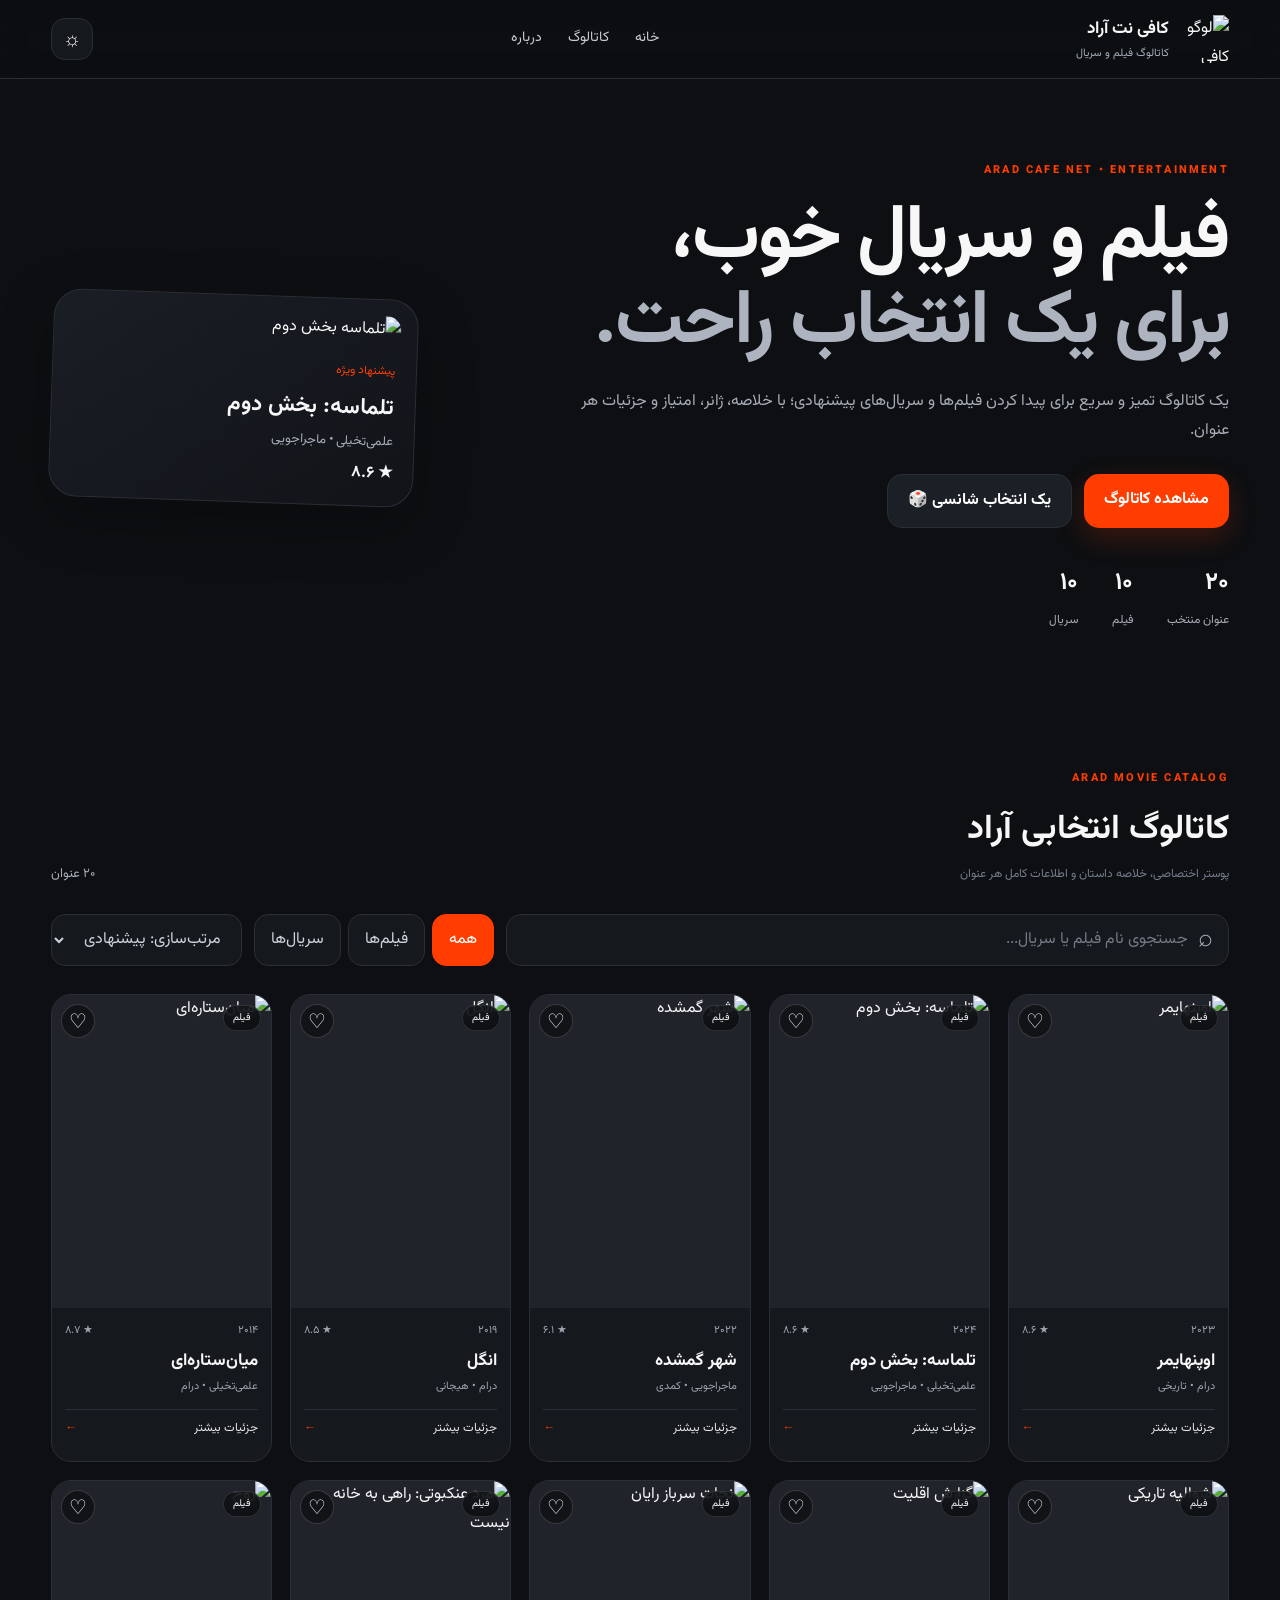
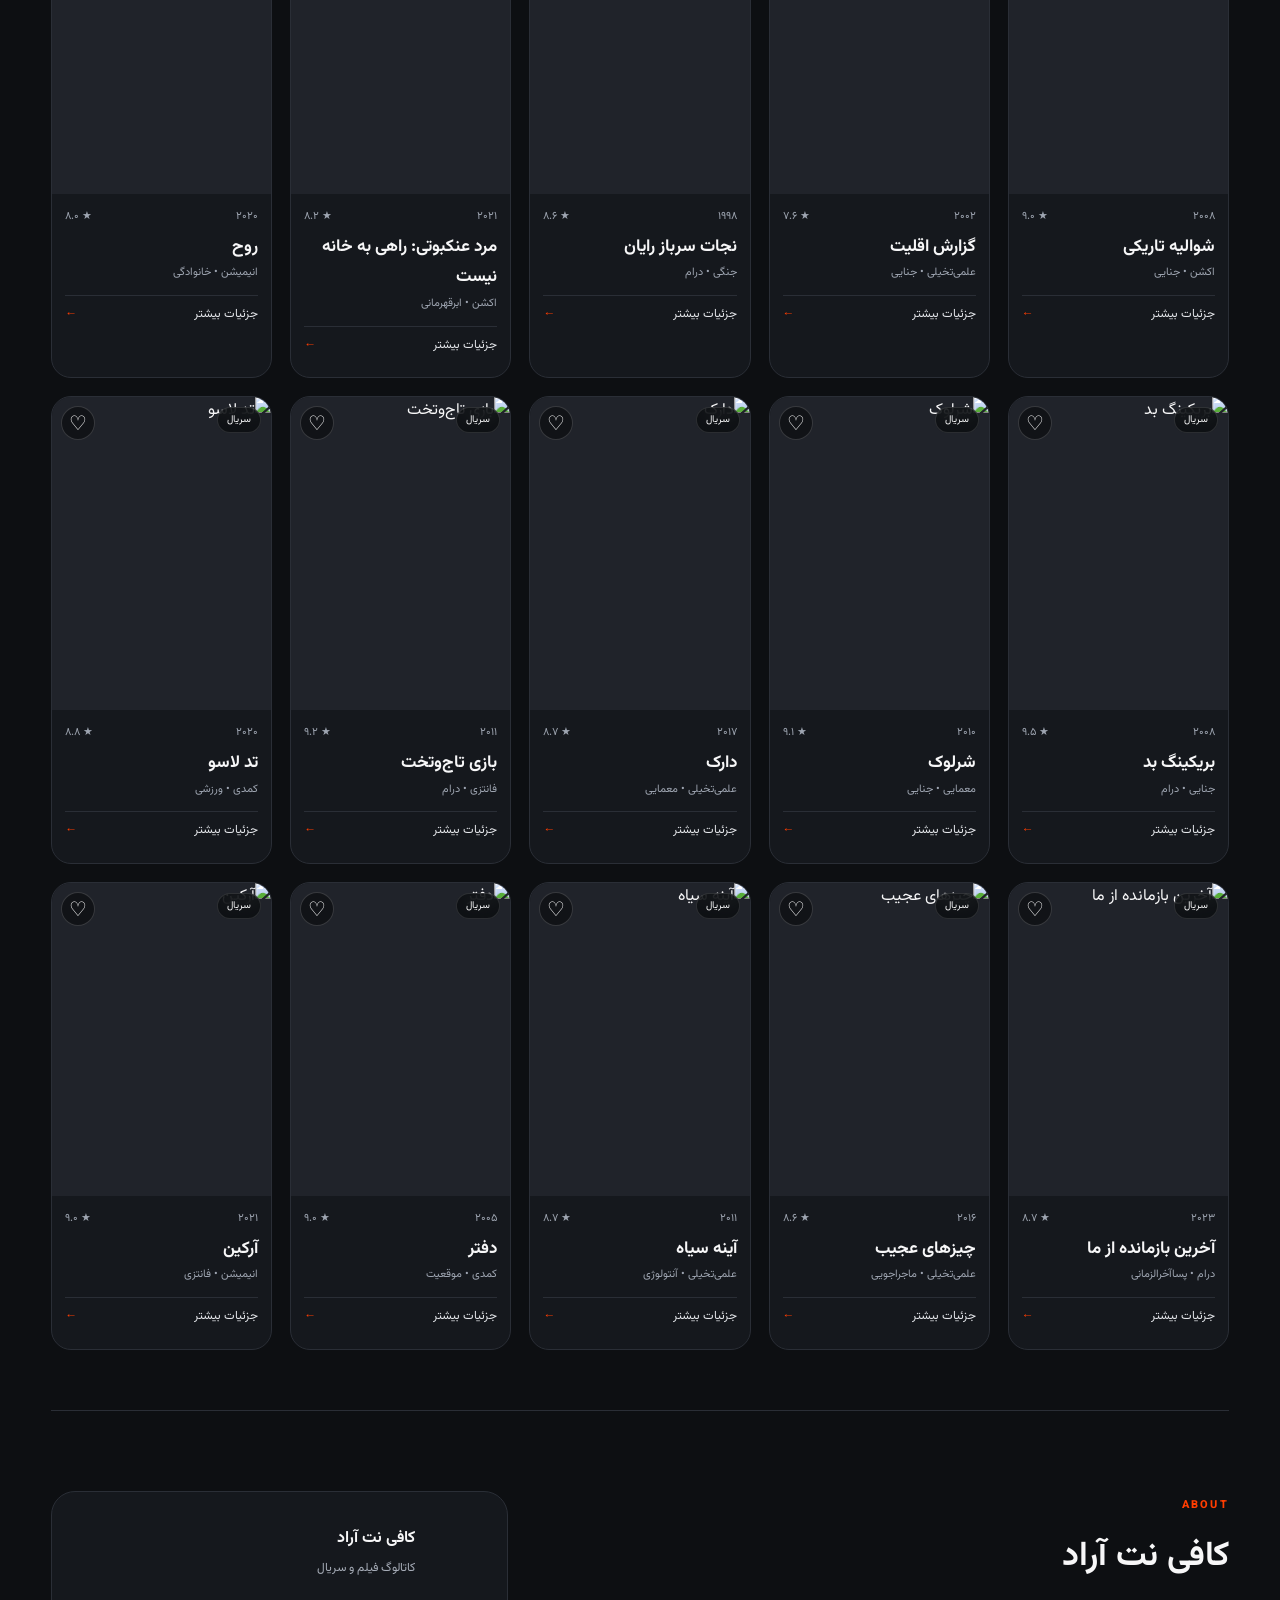
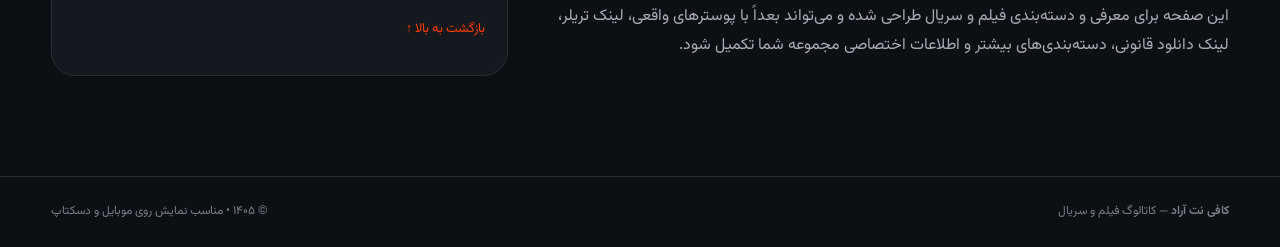
==== commit 5f2a4cb0: "Add files via upload" ====
--- a/index.html
+++ b/index.html
@@ -6,13 +6,13 @@
 <meta name="theme-color" content="#0d0f12">
 <meta name="description" content="کافی نت آراد — کاتالوگ فیلم و سریال">
 <title>کافی نت آراد | کاتالوگ فیلم و سریال</title>
-<link rel="icon" href="[data-uri]">
+<link rel="icon" href="assets/logo.svg">
 <link rel="stylesheet" href="styles.css">
 </head>
 <body>
 <header class="topbar">
   <div class="container nav">
-    <a class="brand" href="#home"><img src="[data-uri]" alt="لوگو کافی نت آراد"><div><b>کافی نت آراد</b><span>کاتالوگ فیلم و سریال</span></div></a>
+    <a class="brand" href="#home"><img src="assets/logo.svg" alt="لوگو کافی نت آراد"><div><b>کافی نت آراد</b><span>کاتالوگ فیلم و سریال</span></div></a>
     <nav><a href="#home">خانه</a><a href="#catalog">کاتالوگ</a><a href="#about">درباره</a></nav>
     <button id="themeBtn" class="icon-btn" title="تغییر حالت نمایش">☼</button>
   </div>
@@ -28,13 +28,13 @@
     <div class="stats"><div><strong>۲۰</strong><span>عنوان منتخب</span></div><div><strong>۱۰</strong><span>فیلم</span></div><div><strong>۱۰</strong><span>سریال</span></div></div>
   </div>
   <div class="hero-card">
-    <div class="hero-poster"><img src="[data-uri]" alt="تلماسه بخش دوم"></div>
+    <div class="hero-poster"><img src="assets/poster-2.svg" alt="تلماسه بخش دوم"></div>
     <div class="hero-info"><span>پیشنهاد ویژه</span><h3>تلماسه: بخش دوم</h3><p>علمی‌تخیلی • ماجراجویی</p><b>★ ۸.۶</b></div>
   </div>
 </section>
 
 <section id="catalog" class="catalog container">
-  <div class="section-head"><div><span class="eyebrow">CATALOG</span><h2>کاتالوگ انتخابی آراد</h2></div><span id="count" class="count"></span></div>
+  <div class="section-head"><div><span class="eyebrow">ARAD MOVIE CATALOG</span><h2>کاتالوگ انتخابی آراد</h2><p class="section-note">پوستر اختصاصی، خلاصه داستان و اطلاعات کامل هر عنوان</p></div><span id="count" class="count"></span></div>
   <div class="tools">
     <div class="search"><span>⌕</span><input id="search" placeholder="جستجوی نام فیلم یا سریال..." autocomplete="off"></div>
     <div class="filters">
@@ -50,11 +50,11 @@
 
 <section id="about" class="about container">
   <div><span class="eyebrow">ABOUT</span><h2>کافی نت آراد</h2><p>این صفحه برای معرفی و دسته‌بندی فیلم و سریال طراحی شده و می‌تواند بعداً با پوسترهای واقعی، لینک تریلر، لینک دانلود قانونی، دسته‌بندی‌های بیشتر و اطلاعات اختصاصی مجموعه شما تکمیل شود.</p></div>
-  <div class="contact-card"><img src="[data-uri]" alt=""><div><b>کافی نت آراد</b><span>کاتالوگ فیلم و سریال</span></div><a href="#home">بازگشت به بالا ↑</a></div>
+  <div class="contact-card"><img src="assets/logo.svg" alt=""><div><b>کافی نت آراد</b><span>کاتالوگ فیلم و سریال</span></div><a href="#home">بازگشت به بالا ↑</a></div>
 </section>
 </main>
 
-<footer><div class="container"><div>© ۱۴۰۵ کافی نت آراد</div><div>طراحی شده برای GitHub Pages</div></div></footer>
+<footer><div class="container"><div><strong>کافی نت آراد</strong> — کاتالوگ فیلم و سریال</div><div>© ۱۴۰۵ • مناسب نمایش روی موبایل و دسکتاپ</div></div></footer>
 
 <div id="modal" class="modal" aria-hidden="true">
   <div class="modal-backdrop" data-close></div>
@@ -64,7 +64,6 @@
   </article>
 </div>
 <script>
-const POSTERS = {"1":"[data-uri]","2":"[data-uri]","3":"[data-uri]","4":"[data-uri]","5":"[data-uri]","6":"[data-uri]","7":"[data-uri]","8":"[data-uri]","9":"[data-uri]","10":"[data-uri]","11":"[data-uri]","12":"[data-uri]","13":"[data-uri]","14":"[data-uri]","15":"[data-uri]","16":"[data-uri]","17":"[data-uri]","18":"[data-uri]","19":"[data-uri]","20":"[data-uri]"};
 const items = [{"id": 1, "type": "فیلم", "title": "اوپنهایمر", "en": "Oppenheimer", "year": 2023, "genre": "درام • تاریخی", "rating": "8.6", "duration": "180 دقیقه", "director": "کریستوفر نولان", "stars": "کیلین مورفی، امیلی بلانت، مت دیمون", "summary": "روایتی حماسی از زندگی جی. رابرت اوپنهایمر و مسیر پرتنش ساخت نخستین بمب اتم؛ داستانی درباره نبوغ، قدرت، سیاست و پیامدهای انتخاب‌های انسانی."}, {"id": 2, "type": "فیلم", "title": "تلماسه: بخش دوم", "en": "Dune: Part Two", "year": 2024, "genre": "علمی‌تخیلی • ماجراجویی", "rating": "8.6", "duration": "166 دقیقه", "director": "دنی ویلنوو", "stars": "تیموتی شالامه، زندایا، ربکا فرگوسن", "summary": "پل آتریدس در میان مردم فریمن به مسیر تازه‌ای قدم می‌گذارد و برای رویارویی با دشمنان خاندانش و تحقق سرنوشت خود آماده می‌شود."}, {"id": 3, "type": "فیلم", "title": "شهر گمشده", "en": "The Lost City", "year": 2022, "genre": "ماجراجویی • کمدی", "rating": "6.1", "duration": "112 دقیقه", "director": "آرون و آدام نی", "stars": "ساندرا بولاک، چنینگ تیتوم، دنیل ردکلیف", "summary": "یک نویسنده رمان‌های عاشقانه و مدل جلد کتابش درگیر ماجرایی واقعی و خطرناک می‌شوند؛ سفری سرگرم‌کننده با شوخی‌های فراوان و تعقیب‌وگریز."}, {"id": 4, "type": "فیلم", "title": "انگل", "en": "Parasite", "year": 2019, "genre": "درام • هیجانی", "rating": "8.5", "duration": "132 دقیقه", "director": "بونگ جون هو", "stars": "سونگ کانگ-هو، لی سون-کیون، چو یئو-جونگ", "summary": "دو خانواده از دو طبقه اجتماعی متفاوت در یک زنجیره اتفاقات هوشمندانه و غیرقابل پیش‌بینی به هم گره می‌خورند."}, {"id": 5, "type": "فیلم", "title": "میان‌ستاره‌ای", "en": "Interstellar", "year": 2014, "genre": "علمی‌تخیلی • درام", "rating": "8.7", "duration": "169 دقیقه", "director": "کریستوفر نولان", "stars": "متیو مک‌کانهی، آن هتوی، جسیکا چستین", "summary": "گروهی از فضانوردان از میان یک کرم‌چاله عبور می‌کنند تا در جست‌وجوی خانه‌ای تازه برای بشر، از مرزهای زمان و فضا فراتر بروند."}, {"id": 6, "type": "فیلم", "title": "شوالیه تاریکی", "en": "The Dark Knight", "year": 2008, "genre": "اکشن • جنایی", "rating": "9.0", "duration": "152 دقیقه", "director": "کریستوفر نولان", "stars": "کریستین بیل، هیث لجر، آرون اکهارت", "summary": "بتمن در برابر دشمنی غیرقابل پیش‌بینی قرار می‌گیرد؛ فیلمی تیره و پرتنش درباره نظم، هرج‌ومرج و بهای قهرمان بودن."}, {"id": 7, "type": "فیلم", "title": "گزارش اقلیت", "en": "Minority Report", "year": 2002, "genre": "علمی‌تخیلی • جنایی", "rating": "7.6", "duration": "145 دقیقه", "director": "استیون اسپیلبرگ", "stars": "تام کروز، کالین فارل، سامانتا مورتون", "summary": "در آینده‌ای که پلیس می‌تواند پیش از وقوع جرم، مجرم را شناسایی کند، یکی از افسران سیستم ناگهان خودش مظنون یک قتل آینده می‌شود."}, {"id": 8, "type": "فیلم", "title": "نجات سرباز رایان", "en": "Saving Private Ryan", "year": 1998, "genre": "جنگی • درام", "rating": "8.6", "duration": "169 دقیقه", "director": "استیون اسپیلبرگ", "stars": "تام هنکس، مت دیمون، تام سایزمور", "summary": "گروهی از سربازان مأمور می‌شوند یک سرباز را در میانه جنگ پیدا کنند و به خانه بازگردانند؛ سفری سخت با تمرکز بر فداکاری و انسانیت."}, {"id": 9, "type": "فیلم", "title": "مرد عنکبوتی: راهی به خانه نیست", "en": "Spider-Man: No Way Home", "year": 2021, "genre": "اکشن • ابرقهرمانی", "rating": "8.2", "duration": "148 دقیقه", "director": "جان واتس", "stars": "تام هالند، زندایا، بندیکت کامبربچ", "summary": "با به‌هم‌ریختن مرزهای جهان‌های موازی، پیتر پارکر با پیامدهایی روبه‌رو می‌شود که او را وارد بزرگ‌ترین ماجراجویی زندگی‌اش می‌کند."}, {"id": 10, "type": "فیلم", "title": "روح", "en": "Soul", "year": 2020, "genre": "انیمیشن • خانوادگی", "rating": "8.0", "duration": "100 دقیقه", "director": "پیت داکتر، کمپ پاورز", "stars": "جیمی فاکس، تینا فی", "summary": "یک نوازنده جَز پیش از رسیدن به مهم‌ترین اجرای زندگی‌اش وارد سفری عجیب درباره معنا، علاقه و ارزش لحظه‌های کوچک زندگی می‌شود."}, {"id": 11, "type": "سریال", "title": "بریکینگ بد", "en": "Breaking Bad", "year": 2008, "genre": "جنایی • درام", "rating": "9.5", "duration": "5 فصل", "director": "وینس گیلیگان", "stars": "برایان کرانستون، آرون پال", "summary": "معلم شیمی‌ای که با بحران مالی و بیماری روبه‌روست، وارد دنیای تولید مواد مخدر می‌شود و به‌تدریج مرزهای اخلاقی‌اش تغییر می‌کند."}, {"id": 12, "type": "سریال", "title": "شرلوک", "en": "Sherlock", "year": 2010, "genre": "معمایی • جنایی", "rating": "9.1", "duration": "4 فصل", "director": "مارک گیتیس، استیون موفات", "stars": "بندیکت کامبربچ، مارتین فریمن", "summary": "نسخه‌ای مدرن از کارآگاه مشهور لندن که با استدلال خارق‌العاده‌اش پرونده‌های پیچیده را حل می‌کند."}, {"id": 13, "type": "سریال", "title": "دارک", "en": "Dark", "year": 2017, "genre": "علمی‌تخیلی • معمایی", "rating": "8.7", "duration": "3 فصل", "director": "باران بو اودار", "stars": "لوئیس هوفمان، کارولین ایکهورن", "summary": "ناپدید شدن یک کودک، چهار خانواده را وارد رازهایی چندنسلی درباره زمان، سرنوشت و پیوندهای پنهان شهر می‌کند."}, {"id": 14, "type": "سریال", "title": "بازی تاج‌وتخت", "en": "Game of Thrones", "year": 2011, "genre": "فانتزی • درام", "rating": "9.2", "duration": "8 فصل", "director": "دیوید بنیاف، دی.بی. وایس", "stars": "امیلیا کلارک، کیت هرینگتون، پیتر دینکلیج", "summary": "خاندان‌های قدرتمند برای کنترل وستروس وارد نبردی سیاسی و نظامی می‌شوند؛ در حالی که تهدیدی بزرگ‌تر در شمال شکل می‌گیرد."}, {"id": 15, "type": "سریال", "title": "تد لاسو", "en": "Ted Lasso", "year": 2020, "genre": "کمدی • ورزشی", "rating": "8.8", "duration": "3 فصل", "director": "بیل لارنس، جیسون سودیکیس", "stars": "جیسون سودیکیس، هانا وادینگهام", "summary": "مربی خوش‌بین فوتبال آمریکایی به انگلستان می‌رود تا یک تیم فوتبال را هدایت کند و با روحیه مثبتش آرام‌آرام همه را تحت تأثیر قرار می‌دهد."}, {"id": 16, "type": "سریال", "title": "آخرین بازمانده از ما", "en": "The Last of Us", "year": 2023, "genre": "درام • پساآخرالزمانی", "rating": "8.7", "duration": "2 فصل", "director": "کریگ مازین، نیل دراکمن", "stars": "پدرو پاسکال، بلا رمزی", "summary": "پس از فروپاشی تمدن، مردی خسته و دختری نوجوان سفری خطرناک را در میان شهری ویران‌شده آغاز می‌کنند."}, {"id": 17, "type": "سریال", "title": "چیزهای عجیب", "en": "Stranger Things", "year": 2016, "genre": "علمی‌تخیلی • ماجراجویی", "rating": "8.6", "duration": "5 فصل", "director": "برادران دافر", "stars": "میلی بابی براون، فین ولفهارد، دیوید هاربر", "summary": "گروهی از نوجوانان در یک شهر کوچک با ناپدید شدن یک دوست و پدیده‌هایی فراطبیعی روبه‌رو می‌شوند."}, {"id": 18, "type": "سریال", "title": "آینه سیاه", "en": "Black Mirror", "year": 2011, "genre": "علمی‌تخیلی • آنتولوژی", "rating": "8.7", "duration": "7 فصل", "director": "چارلی بروکر", "stars": "مجموعه‌ای از بازیگران", "summary": "داستان‌هایی مستقل درباره رابطه پیچیده انسان با فناوری؛ گاهی تلخ، گاهی تکان‌دهنده و همیشه نزدیک به آینده‌ای آشنا."}, {"id": 19, "type": "سریال", "title": "دفتر", "en": "The Office", "year": 2005, "genre": "کمدی • موقعیت", "rating": "9.0", "duration": "9 فصل", "director": "گرگ دنیلز", "stars": "استیو کرل، رین ویلسون، جان کراسینسکی", "summary": "زندگی روزمره کارکنان یک شرکت کاغذسازی با طنزی خشک و شخصیت‌هایی به‌یادماندنی روایت می‌شود."}, {"id": 20, "type": "سریال", "title": "آرکین", "en": "Arcane", "year": 2021, "genre": "انیمیشن • فانتزی", "rating": "9.0", "duration": "2 فصل", "director": "کریستین لینک، الکس یی", "stars": "الا پورنل، هیلی استاینفلد، کیتی لیونگ", "summary": "دو خواهر در میان درگیری دو شهر و اختلافی عمیق میان طبقات اجتماعی، وارد مسیری پرتنش و احساسی می‌شوند."}];
 let type = "همه";
 let query = "";
@@ -79,7 +78,7 @@
 
 function card(item) {
   return `<article class="card" data-id="${item.id}">
-    <div class="poster"><img src="${POSTERS[item.id]}" alt="${item.title}"><span class="badge">${item.type}</span><button class="heart" data-fav="${item.id}" title="افزودن به علاقه‌مندی">♡</button></div>
+    <div class="poster"><img src="assets/poster-${item.id}.svg" alt="${item.title}"><span class="badge">${item.type}</span><button class="heart" data-fav="${item.id}" title="افزودن به علاقه‌مندی">♡</button></div>
     <div class="card-body">
       <div class="meta"><span>${faNum(item.year)}</span><span>★ ${faNum(item.rating)}</span></div>
       <h3>${item.title}</h3><p>${item.genre}</p>
@@ -113,7 +112,7 @@
 function openModal(id) {
   const x=items.find(i=>i.id==id);
   document.getElementById("modalContent").innerHTML = `<div class="modal-grid">
-    <div class="modal-poster"><img src="${POSTERS[x.id]}" alt="${x.title}"></div>
+    <div class="modal-poster"><img src="assets/poster-${x.id}.svg" alt="${x.title}"></div>
     <div class="modal-info"><span class="badge static">${x.type}</span><h2>${x.title}</h2><div class="en">${x.en}</div>
       <div class="detail-row"><span>سال</span><b>${faNum(x.year)}</b><span>امتیاز</span><b>★ ${faNum(x.rating)}</b></div>
       <p class="summary">${x.summary}</p>
--- a/styles.css
+++ b/styles.css
@@ -23,3 +23,9 @@
 @media(max-width:1000px){.grid{grid-template-columns:repeat(4,1fr)}.hero{grid-template-columns:1fr .55fr;gap:30px}.tools{grid-template-columns:1fr auto}.tools select{grid-column:1/-1;width:100%}}
 @media(max-width:720px){nav{display:none}.hero{grid-template-columns:1fr;padding-top:55px}.hero-card{max-width:310px;margin:auto}.grid{grid-template-columns:repeat(2,1fr);gap:12px}.tools{grid-template-columns:1fr}.filters{overflow:auto}.filter{height:46px;white-space:nowrap}.tools select{height:46px}.about{grid-template-columns:1fr}.modal-grid{grid-template-columns:1fr}.modal-poster{max-width:250px;margin:auto}.modal-info h2{font-size:28px}.stats{gap:20px}.hero{padding-bottom:40px}footer .container{flex-direction:column;gap:5px}}
 @media(max-width:390px){.grid{grid-template-columns:1fr 1fr}.card h3{font-size:15px}.card p{font-size:10px}}
+
+.section-note{margin:4px 0 0;color:#747d8b;font-size:12px}
+.card .poster{min-height:260px}
+.card .poster img{transition:transform .35s ease}
+.card:hover .poster img{transform:scale(1.035)}
+@media(max-width:720px){.card .poster{min-height:0}}
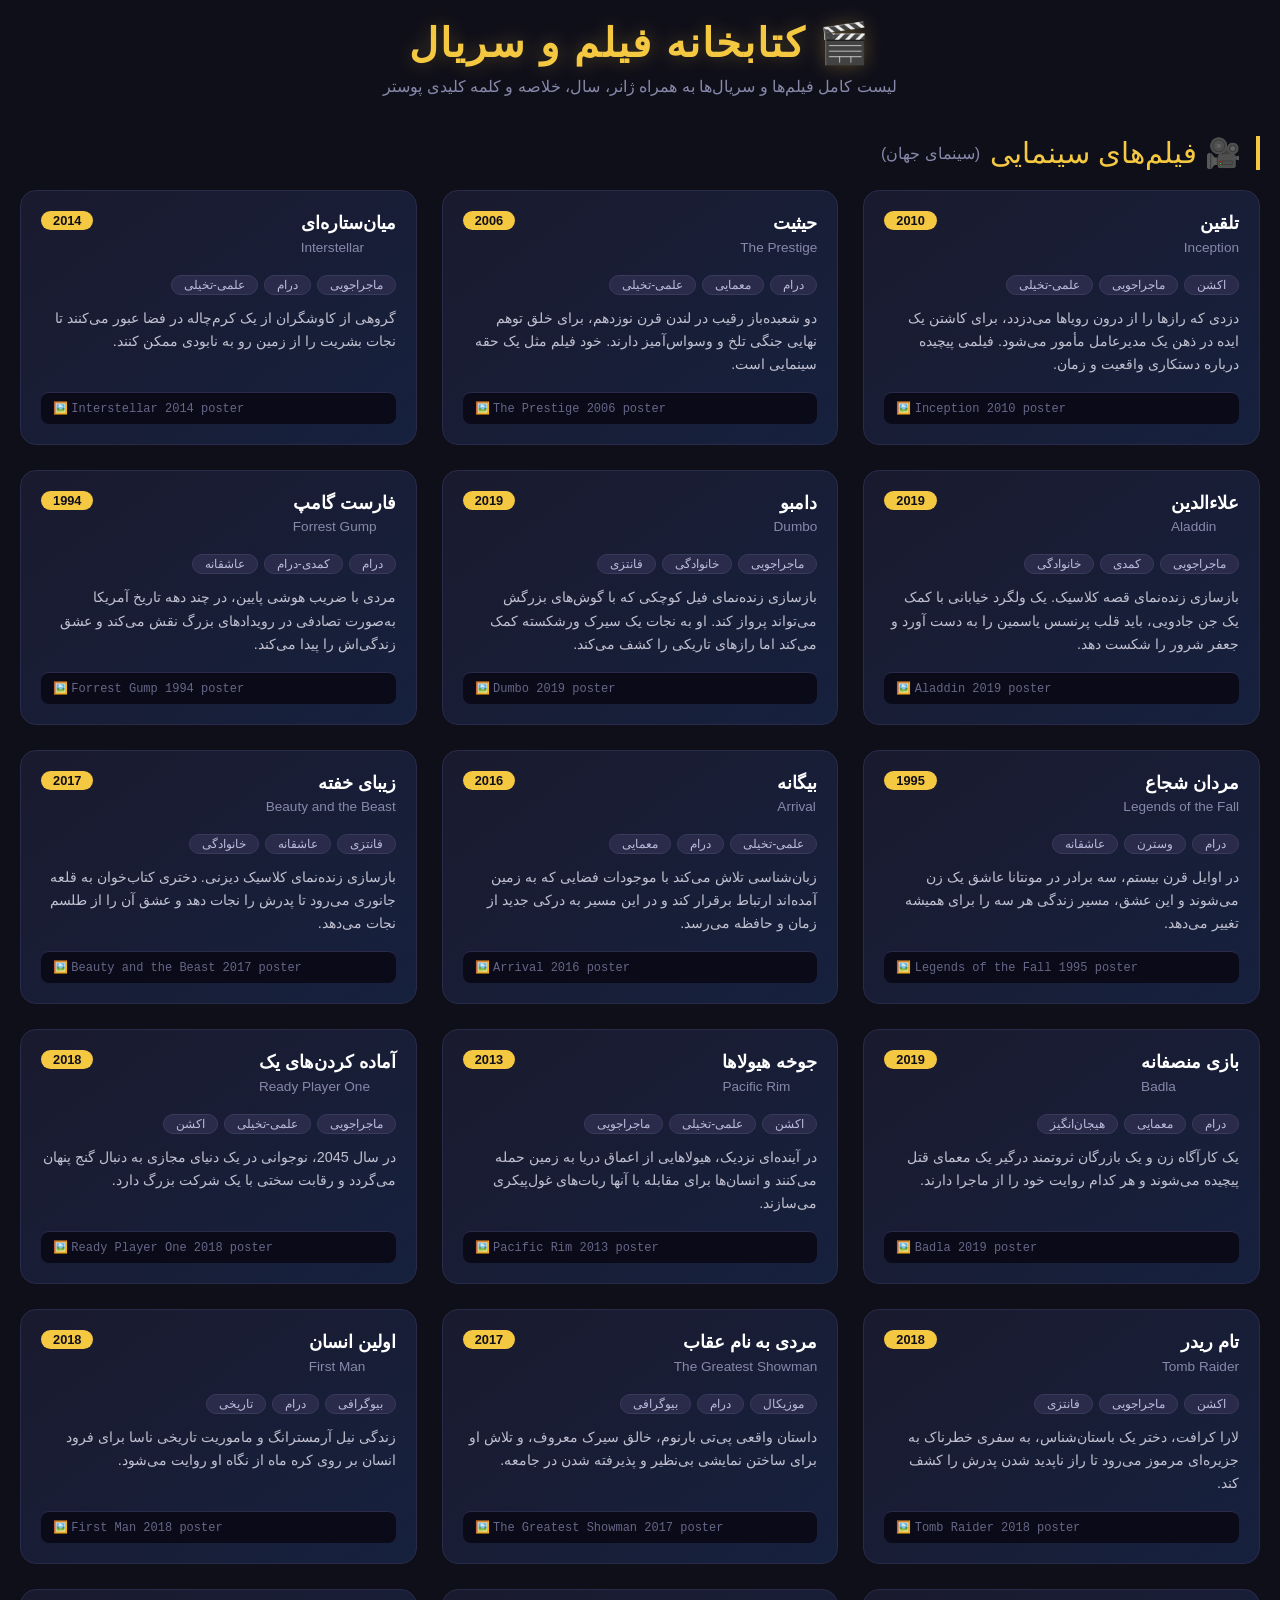
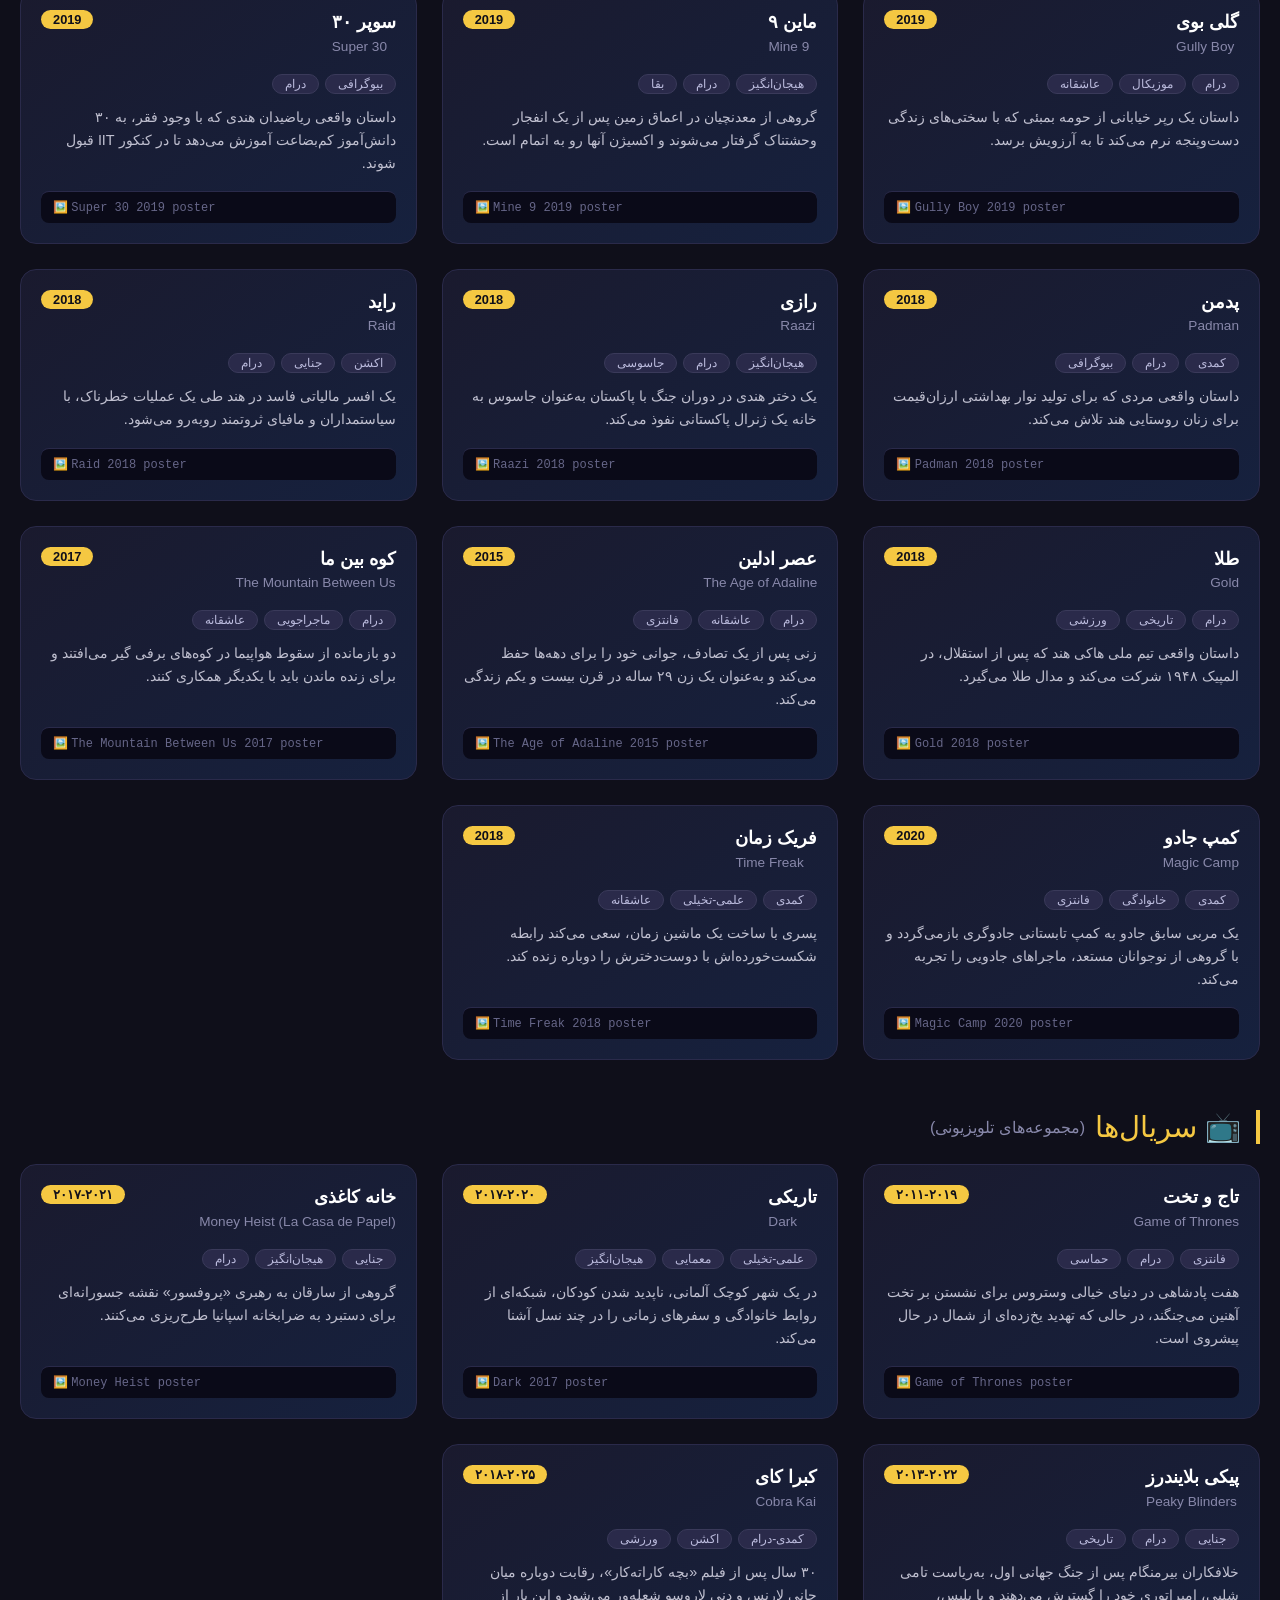
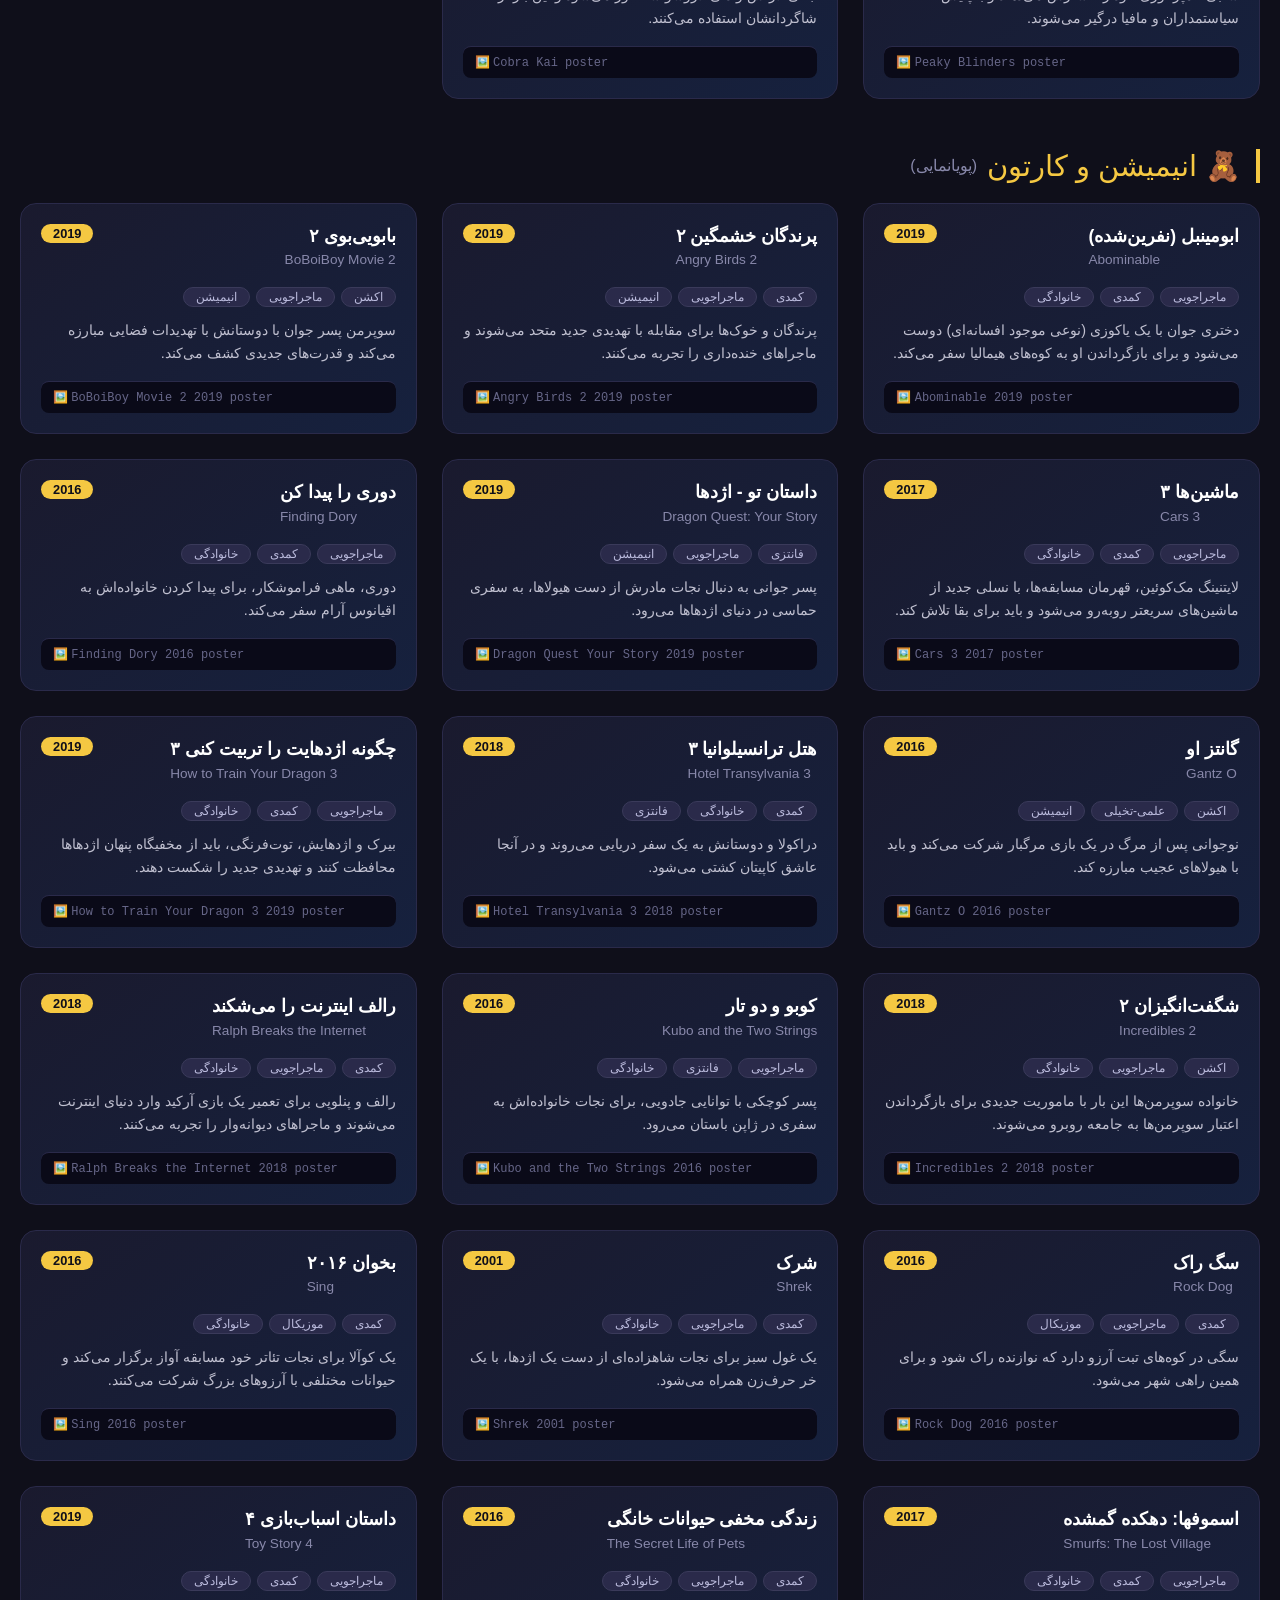
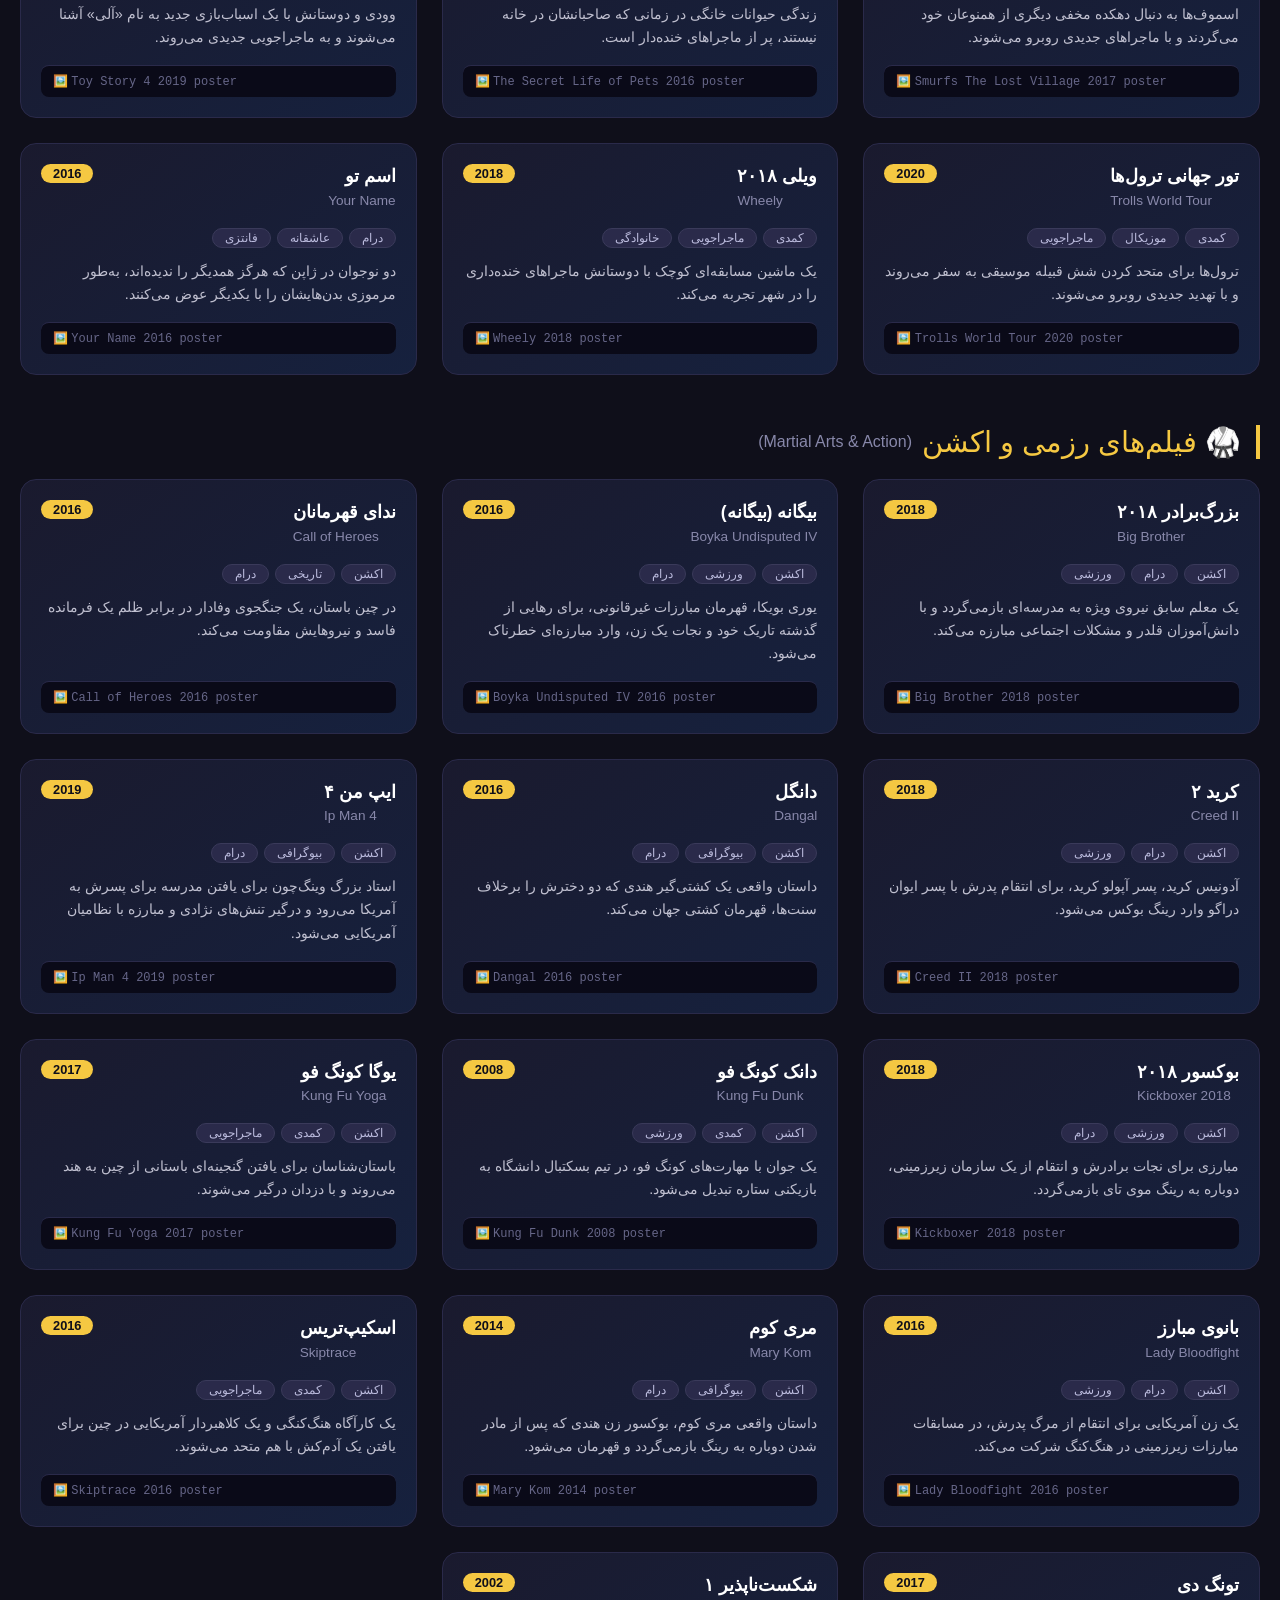
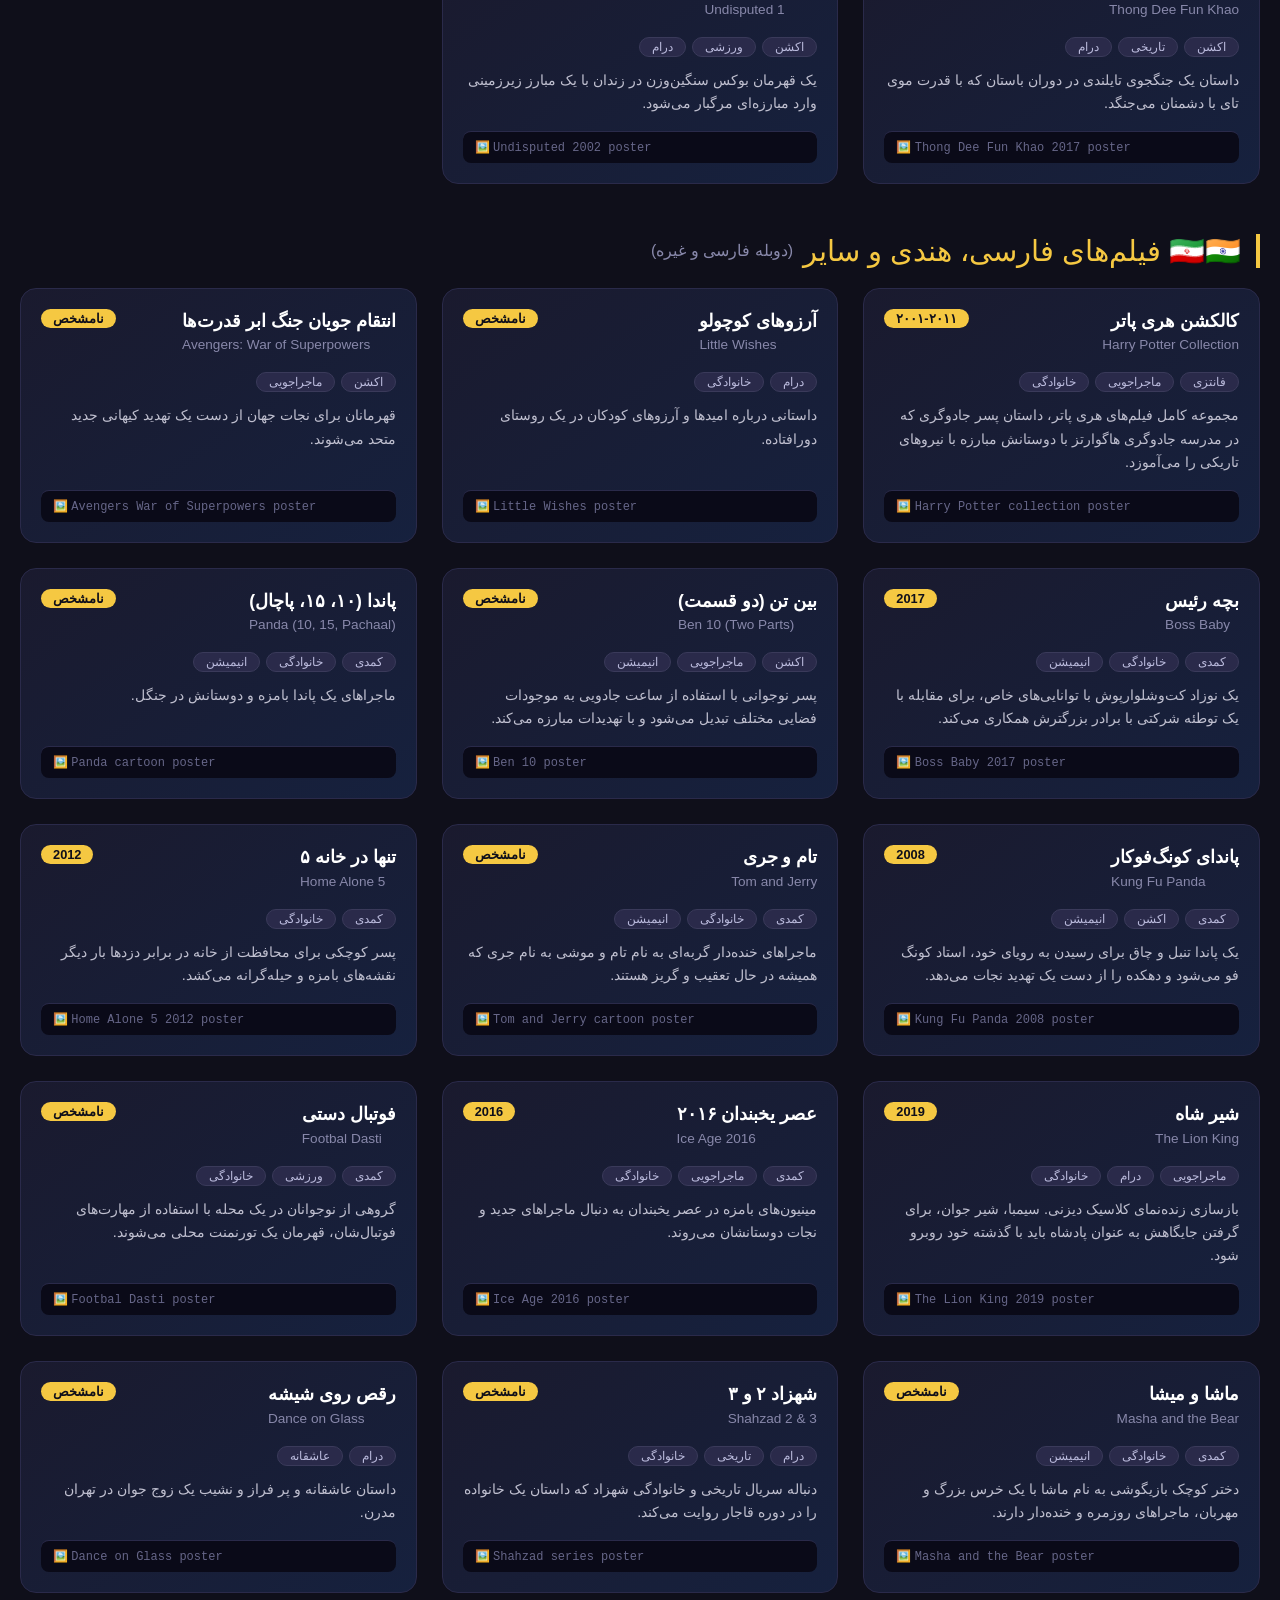
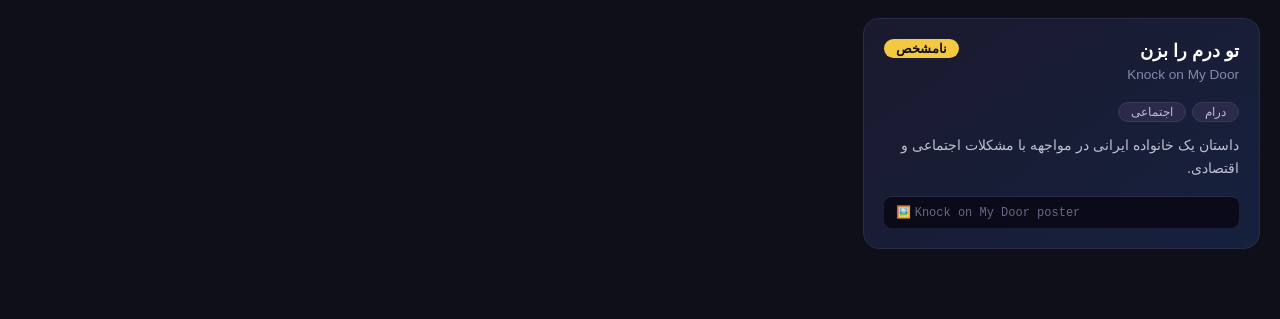
==== commit dc889de6: "Add files via upload" ====
--- a/index.html
+++ b/index.html
@@ -1,132 +1,355 @@
-<!doctype html>
-<html lang="fa" dir="rtl">
-<head>
-<meta charset="utf-8">
-<meta name="viewport" content="width=device-width, initial-scale=1">
-<meta name="theme-color" content="#0d0f12">
-<meta name="description" content="کافی نت آراد — کاتالوگ فیلم و سریال">
-<title>کافی نت آراد | کاتالوگ فیلم و سریال</title>
-<link rel="icon" href="assets/logo.svg">
-<link rel="stylesheet" href="styles.css">
-</head>
-<body>
-<header class="topbar">
-  <div class="container nav">
-    <a class="brand" href="#home"><img src="assets/logo.svg" alt="لوگو کافی نت آراد"><div><b>کافی نت آراد</b><span>کاتالوگ فیلم و سریال</span></div></a>
-    <nav><a href="#home">خانه</a><a href="#catalog">کاتالوگ</a><a href="#about">درباره</a></nav>
-    <button id="themeBtn" class="icon-btn" title="تغییر حالت نمایش">☼</button>
-  </div>
-</header>
-
-<main id="home">
-<section class="hero container">
-  <div class="hero-copy">
-    <div class="eyebrow">ARAD CAFE NET • ENTERTAINMENT</div>
-    <h1>فیلم و سریال خوب،<br><em>برای یک انتخاب راحت.</em></h1>
-    <p>یک کاتالوگ تمیز و سریع برای پیدا کردن فیلم‌ها و سریال‌های پیشنهادی؛ با خلاصه، ژانر، امتیاز و جزئیات هر عنوان.</p>
-    <div class="hero-actions"><a class="btn primary" href="#catalog">مشاهده کاتالوگ</a><button class="btn ghost" id="randomBtn">یک انتخاب شانسی 🎲</button></div>
-    <div class="stats"><div><strong>۲۰</strong><span>عنوان منتخب</span></div><div><strong>۱۰</strong><span>فیلم</span></div><div><strong>۱۰</strong><span>سریال</span></div></div>
-  </div>
-  <div class="hero-card">
-    <div class="hero-poster"><img src="assets/poster-2.svg" alt="تلماسه بخش دوم"></div>
-    <div class="hero-info"><span>پیشنهاد ویژه</span><h3>تلماسه: بخش دوم</h3><p>علمی‌تخیلی • ماجراجویی</p><b>★ ۸.۶</b></div>
-  </div>
-</section>
-
-<section id="catalog" class="catalog container">
-  <div class="section-head"><div><span class="eyebrow">ARAD MOVIE CATALOG</span><h2>کاتالوگ انتخابی آراد</h2><p class="section-note">پوستر اختصاصی، خلاصه داستان و اطلاعات کامل هر عنوان</p></div><span id="count" class="count"></span></div>
-  <div class="tools">
-    <div class="search"><span>⌕</span><input id="search" placeholder="جستجوی نام فیلم یا سریال..." autocomplete="off"></div>
-    <div class="filters">
-      <button class="filter active" data-type="همه">همه</button>
-      <button class="filter" data-type="فیلم">فیلم‌ها</button>
-      <button class="filter" data-type="سریال">سریال‌ها</button>
-    </div>
-    <select id="sort"><option value="default">مرتب‌سازی: پیشنهادی</option><option value="rating">بیشترین امتیاز</option><option value="year">جدیدترین</option><option value="title">الفبایی</option></select>
-  </div>
-  <div id="grid" class="grid"></div>
-  <div id="empty" class="empty" hidden>عنوانی با این مشخصات پیدا نشد.</div>
-</section>
-
-<section id="about" class="about container">
-  <div><span class="eyebrow">ABOUT</span><h2>کافی نت آراد</h2><p>این صفحه برای معرفی و دسته‌بندی فیلم و سریال طراحی شده و می‌تواند بعداً با پوسترهای واقعی، لینک تریلر، لینک دانلود قانونی، دسته‌بندی‌های بیشتر و اطلاعات اختصاصی مجموعه شما تکمیل شود.</p></div>
-  <div class="contact-card"><img src="assets/logo.svg" alt=""><div><b>کافی نت آراد</b><span>کاتالوگ فیلم و سریال</span></div><a href="#home">بازگشت به بالا ↑</a></div>
-</section>
-</main>
-
-<footer><div class="container"><div><strong>کافی نت آراد</strong> — کاتالوگ فیلم و سریال</div><div>© ۱۴۰۵ • مناسب نمایش روی موبایل و دسکتاپ</div></div></footer>
-
-<div id="modal" class="modal" aria-hidden="true">
-  <div class="modal-backdrop" data-close></div>
-  <article class="modal-box">
-    <button class="modal-close" data-close>×</button>
-    <div id="modalContent"></div>
-  </article>
-</div>
-<script>
-const items = [{"id": 1, "type": "فیلم", "title": "اوپنهایمر", "en": "Oppenheimer", "year": 2023, "genre": "درام • تاریخی", "rating": "8.6", "duration": "180 دقیقه", "director": "کریستوفر نولان", "stars": "کیلین مورفی، امیلی بلانت، مت دیمون", "summary": "روایتی حماسی از زندگی جی. رابرت اوپنهایمر و مسیر پرتنش ساخت نخستین بمب اتم؛ داستانی درباره نبوغ، قدرت، سیاست و پیامدهای انتخاب‌های انسانی."}, {"id": 2, "type": "فیلم", "title": "تلماسه: بخش دوم", "en": "Dune: Part Two", "year": 2024, "genre": "علمی‌تخیلی • ماجراجویی", "rating": "8.6", "duration": "166 دقیقه", "director": "دنی ویلنوو", "stars": "تیموتی شالامه، زندایا، ربکا فرگوسن", "summary": "پل آتریدس در میان مردم فریمن به مسیر تازه‌ای قدم می‌گذارد و برای رویارویی با دشمنان خاندانش و تحقق سرنوشت خود آماده می‌شود."}, {"id": 3, "type": "فیلم", "title": "شهر گمشده", "en": "The Lost City", "year": 2022, "genre": "ماجراجویی • کمدی", "rating": "6.1", "duration": "112 دقیقه", "director": "آرون و آدام نی", "stars": "ساندرا بولاک، چنینگ تیتوم، دنیل ردکلیف", "summary": "یک نویسنده رمان‌های عاشقانه و مدل جلد کتابش درگیر ماجرایی واقعی و خطرناک می‌شوند؛ سفری سرگرم‌کننده با شوخی‌های فراوان و تعقیب‌وگریز."}, {"id": 4, "type": "فیلم", "title": "انگل", "en": "Parasite", "year": 2019, "genre": "درام • هیجانی", "rating": "8.5", "duration": "132 دقیقه", "director": "بونگ جون هو", "stars": "سونگ کانگ-هو، لی سون-کیون، چو یئو-جونگ", "summary": "دو خانواده از دو طبقه اجتماعی متفاوت در یک زنجیره اتفاقات هوشمندانه و غیرقابل پیش‌بینی به هم گره می‌خورند."}, {"id": 5, "type": "فیلم", "title": "میان‌ستاره‌ای", "en": "Interstellar", "year": 2014, "genre": "علمی‌تخیلی • درام", "rating": "8.7", "duration": "169 دقیقه", "director": "کریستوفر نولان", "stars": "متیو مک‌کانهی، آن هتوی، جسیکا چستین", "summary": "گروهی از فضانوردان از میان یک کرم‌چاله عبور می‌کنند تا در جست‌وجوی خانه‌ای تازه برای بشر، از مرزهای زمان و فضا فراتر بروند."}, {"id": 6, "type": "فیلم", "title": "شوالیه تاریکی", "en": "The Dark Knight", "year": 2008, "genre": "اکشن • جنایی", "rating": "9.0", "duration": "152 دقیقه", "director": "کریستوفر نولان", "stars": "کریستین بیل، هیث لجر، آرون اکهارت", "summary": "بتمن در برابر دشمنی غیرقابل پیش‌بینی قرار می‌گیرد؛ فیلمی تیره و پرتنش درباره نظم، هرج‌ومرج و بهای قهرمان بودن."}, {"id": 7, "type": "فیلم", "title": "گزارش اقلیت", "en": "Minority Report", "year": 2002, "genre": "علمی‌تخیلی • جنایی", "rating": "7.6", "duration": "145 دقیقه", "director": "استیون اسپیلبرگ", "stars": "تام کروز، کالین فارل، سامانتا مورتون", "summary": "در آینده‌ای که پلیس می‌تواند پیش از وقوع جرم، مجرم را شناسایی کند، یکی از افسران سیستم ناگهان خودش مظنون یک قتل آینده می‌شود."}, {"id": 8, "type": "فیلم", "title": "نجات سرباز رایان", "en": "Saving Private Ryan", "year": 1998, "genre": "جنگی • درام", "rating": "8.6", "duration": "169 دقیقه", "director": "استیون اسپیلبرگ", "stars": "تام هنکس، مت دیمون، تام سایزمور", "summary": "گروهی از سربازان مأمور می‌شوند یک سرباز را در میانه جنگ پیدا کنند و به خانه بازگردانند؛ سفری سخت با تمرکز بر فداکاری و انسانیت."}, {"id": 9, "type": "فیلم", "title": "مرد عنکبوتی: راهی به خانه نیست", "en": "Spider-Man: No Way Home", "year": 2021, "genre": "اکشن • ابرقهرمانی", "rating": "8.2", "duration": "148 دقیقه", "director": "جان واتس", "stars": "تام هالند، زندایا، بندیکت کامبربچ", "summary": "با به‌هم‌ریختن مرزهای جهان‌های موازی، پیتر پارکر با پیامدهایی روبه‌رو می‌شود که او را وارد بزرگ‌ترین ماجراجویی زندگی‌اش می‌کند."}, {"id": 10, "type": "فیلم", "title": "روح", "en": "Soul", "year": 2020, "genre": "انیمیشن • خانوادگی", "rating": "8.0", "duration": "100 دقیقه", "director": "پیت داکتر، کمپ پاورز", "stars": "جیمی فاکس، تینا فی", "summary": "یک نوازنده جَز پیش از رسیدن به مهم‌ترین اجرای زندگی‌اش وارد سفری عجیب درباره معنا، علاقه و ارزش لحظه‌های کوچک زندگی می‌شود."}, {"id": 11, "type": "سریال", "title": "بریکینگ بد", "en": "Breaking Bad", "year": 2008, "genre": "جنایی • درام", "rating": "9.5", "duration": "5 فصل", "director": "وینس گیلیگان", "stars": "برایان کرانستون، آرون پال", "summary": "معلم شیمی‌ای که با بحران مالی و بیماری روبه‌روست، وارد دنیای تولید مواد مخدر می‌شود و به‌تدریج مرزهای اخلاقی‌اش تغییر می‌کند."}, {"id": 12, "type": "سریال", "title": "شرلوک", "en": "Sherlock", "year": 2010, "genre": "معمایی • جنایی", "rating": "9.1", "duration": "4 فصل", "director": "مارک گیتیس، استیون موفات", "stars": "بندیکت کامبربچ، مارتین فریمن", "summary": "نسخه‌ای مدرن از کارآگاه مشهور لندن که با استدلال خارق‌العاده‌اش پرونده‌های پیچیده را حل می‌کند."}, {"id": 13, "type": "سریال", "title": "دارک", "en": "Dark", "year": 2017, "genre": "علمی‌تخیلی • معمایی", "rating": "8.7", "duration": "3 فصل", "director": "باران بو اودار", "stars": "لوئیس هوفمان، کارولین ایکهورن", "summary": "ناپدید شدن یک کودک، چهار خانواده را وارد رازهایی چندنسلی درباره زمان، سرنوشت و پیوندهای پنهان شهر می‌کند."}, {"id": 14, "type": "سریال", "title": "بازی تاج‌وتخت", "en": "Game of Thrones", "year": 2011, "genre": "فانتزی • درام", "rating": "9.2", "duration": "8 فصل", "director": "دیوید بنیاف، دی.بی. وایس", "stars": "امیلیا کلارک، کیت هرینگتون، پیتر دینکلیج", "summary": "خاندان‌های قدرتمند برای کنترل وستروس وارد نبردی سیاسی و نظامی می‌شوند؛ در حالی که تهدیدی بزرگ‌تر در شمال شکل می‌گیرد."}, {"id": 15, "type": "سریال", "title": "تد لاسو", "en": "Ted Lasso", "year": 2020, "genre": "کمدی • ورزشی", "rating": "8.8", "duration": "3 فصل", "director": "بیل لارنس، جیسون سودیکیس", "stars": "جیسون سودیکیس، هانا وادینگهام", "summary": "مربی خوش‌بین فوتبال آمریکایی به انگلستان می‌رود تا یک تیم فوتبال را هدایت کند و با روحیه مثبتش آرام‌آرام همه را تحت تأثیر قرار می‌دهد."}, {"id": 16, "type": "سریال", "title": "آخرین بازمانده از ما", "en": "The Last of Us", "year": 2023, "genre": "درام • پساآخرالزمانی", "rating": "8.7", "duration": "2 فصل", "director": "کریگ مازین، نیل دراکمن", "stars": "پدرو پاسکال، بلا رمزی", "summary": "پس از فروپاشی تمدن، مردی خسته و دختری نوجوان سفری خطرناک را در میان شهری ویران‌شده آغاز می‌کنند."}, {"id": 17, "type": "سریال", "title": "چیزهای عجیب", "en": "Stranger Things", "year": 2016, "genre": "علمی‌تخیلی • ماجراجویی", "rating": "8.6", "duration": "5 فصل", "director": "برادران دافر", "stars": "میلی بابی براون، فین ولفهارد، دیوید هاربر", "summary": "گروهی از نوجوانان در یک شهر کوچک با ناپدید شدن یک دوست و پدیده‌هایی فراطبیعی روبه‌رو می‌شوند."}, {"id": 18, "type": "سریال", "title": "آینه سیاه", "en": "Black Mirror", "year": 2011, "genre": "علمی‌تخیلی • آنتولوژی", "rating": "8.7", "duration": "7 فصل", "director": "چارلی بروکر", "stars": "مجموعه‌ای از بازیگران", "summary": "داستان‌هایی مستقل درباره رابطه پیچیده انسان با فناوری؛ گاهی تلخ، گاهی تکان‌دهنده و همیشه نزدیک به آینده‌ای آشنا."}, {"id": 19, "type": "سریال", "title": "دفتر", "en": "The Office", "year": 2005, "genre": "کمدی • موقعیت", "rating": "9.0", "duration": "9 فصل", "director": "گرگ دنیلز", "stars": "استیو کرل، رین ویلسون، جان کراسینسکی", "summary": "زندگی روزمره کارکنان یک شرکت کاغذسازی با طنزی خشک و شخصیت‌هایی به‌یادماندنی روایت می‌شود."}, {"id": 20, "type": "سریال", "title": "آرکین", "en": "Arcane", "year": 2021, "genre": "انیمیشن • فانتزی", "rating": "9.0", "duration": "2 فصل", "director": "کریستین لینک، الکس یی", "stars": "الا پورنل، هیلی استاینفلد، کیتی لیونگ", "summary": "دو خواهر در میان درگیری دو شهر و اختلافی عمیق میان طبقات اجتماعی، وارد مسیری پرتنش و احساسی می‌شوند."}];
-let type = "همه";
-let query = "";
-let sort = "default";
-const grid = document.getElementById("grid");
-const count = document.getElementById("count");
-const empty = document.getElementById("empty");
-
-function faNum(s) {
-  return String(s).replace(/[0-9]/g, d => "۰۱۲۳۴۵۶۷۸۹"[d]);
-}
-
-function card(item) {
-  return `<article class="card" data-id="${item.id}">
-    <div class="poster"><img src="assets/poster-${item.id}.svg" alt="${item.title}"><span class="badge">${item.type}</span><button class="heart" data-fav="${item.id}" title="افزودن به علاقه‌مندی">♡</button></div>
-    <div class="card-body">
-      <div class="meta"><span>${faNum(item.year)}</span><span>★ ${faNum(item.rating)}</span></div>
-      <h3>${item.title}</h3><p>${item.genre}</p>
-      <button class="details">جزئیات بیشتر <span>←</span></button>
-    </div>
-  </article>`;
-}
-
-function render() {
-  let list = items.filter(x => (type==="همه" || x.type===type) && (x.title+" "+x.en+" "+x.genre).toLowerCase().includes(query.toLowerCase()));
-  if(sort==="rating") list.sort((a,b)=>parseFloat(b.rating)-parseFloat(a.rating));
-  if(sort==="year") list.sort((a,b)=>b.year-a.year);
-  if(sort==="title") list.sort((a,b)=>a.title.localeCompare(b.title,'fa'));
-  grid.innerHTML = list.map(card).join("");
-  count.textContent = faNum(list.length) + " عنوان";
-  empty.hidden = list.length !== 0;
-  document.querySelectorAll(".details").forEach(b=>b.addEventListener("click", e=>openModal(e.target.closest(".card").dataset.id)));
-  document.querySelectorAll(".poster img").forEach(img=>img.addEventListener("click", e=>openModal(e.target.closest(".card").dataset.id)));
-  document.querySelectorAll(".heart").forEach(b=>b.addEventListener("click", e=>{
-    e.stopPropagation(); b.classList.toggle("saved"); b.textContent = b.classList.contains("saved") ? "♥" : "♡";
-  }));
-}
-
-document.querySelectorAll(".filter").forEach(btn=>btn.addEventListener("click",()=>{
-  document.querySelectorAll(".filter").forEach(x=>x.classList.remove("active"));
-  btn.classList.add("active"); type=btn.dataset.type; render();
-}));
-document.getElementById("search").addEventListener("input",e=>{query=e.target.value;render();});
-document.getElementById("sort").addEventListener("change",e=>{sort=e.target.value;render();});
-
-function openModal(id) {
-  const x=items.find(i=>i.id==id);
-  document.getElementById("modalContent").innerHTML = `<div class="modal-grid">
-    <div class="modal-poster"><img src="assets/poster-${x.id}.svg" alt="${x.title}"></div>
-    <div class="modal-info"><span class="badge static">${x.type}</span><h2>${x.title}</h2><div class="en">${x.en}</div>
-      <div class="detail-row"><span>سال</span><b>${faNum(x.year)}</b><span>امتیاز</span><b>★ ${faNum(x.rating)}</b></div>
-      <p class="summary">${x.summary}</p>
-      <dl><div><dt>ژانر</dt><dd>${x.genre}</dd></div><div><dt>کارگردان</dt><dd>${x.director}</dd></div><div><dt>بازیگران</dt><dd>${x.stars}</dd></div><div><dt>مدت / فصل</dt><dd>${x.duration}</dd></div></dl>
-      <button class="btn primary" onclick="document.querySelector('#modal').classList.remove('show')">بستن</button>
-    </div></div>`;
-  document.getElementById("modal").classList.add("show"); document.getElementById("modal").setAttribute("aria-hidden","false");
-}
-document.querySelectorAll("[data-close]").forEach(x=>x.addEventListener("click",()=>{document.getElementById("modal").classList.remove("show");}));
-document.addEventListener("keydown",e=>{if(e.key==="Escape") document.getElementById("modal").classList.remove("show");});
-
-document.getElementById("randomBtn").addEventListener("click",()=>openModal(items[Math.floor(Math.random()*items.length)].id));
-document.getElementById("themeBtn").addEventListener("click",()=>document.body.classList.toggle("light"));
-render();
-</script>
-</body>
-</html>+﻿<!DOCTYPE html>
+<html lang="fa" dir="rtl">
+<head>
+    <meta charset="UTF-8">
+    <meta name="viewport" content="width=device-width, initial-scale=1.0">
+    <title>کتابخانه فیلم و سریال</title>
+    <style>
+        * {
+            margin: 0;
+            padding: 0;
+            box-sizing: border-box;
+        }
+
+        body {
+            font-family: 'Segoe UI', Tahoma, Geneva, Verdana, sans-serif;
+            background: #0f0f1a;
+            color: #e0e0e0;
+            padding: 20px;
+        }
+
+        .container {
+            max-width: 1400px;
+            margin: 0 auto;
+        }
+
+        h1 {
+            text-align: center;
+            font-size: 2.5rem;
+            color: #f5c842;
+            margin-bottom: 10px;
+            letter-spacing: 2px;
+            text-shadow: 0 0 20px rgba(245, 200, 66, 0.3);
+        }
+
+        .subtitle {
+            text-align: center;
+            color: #8888aa;
+            margin-bottom: 40px;
+            font-size: 1rem;
+        }
+
+        .category {
+            margin-bottom: 50px;
+        }
+
+        .category-title {
+            font-size: 1.8rem;
+            color: #f5c842;
+            border-right: 4px solid #f5c842;
+            padding-right: 15px;
+            margin-bottom: 20px;
+            display: flex;
+            align-items: center;
+            gap: 10px;
+        }
+
+        .category-title span {
+            font-size: 1rem;
+            color: #8888aa;
+            font-weight: normal;
+        }
+
+        .grid {
+            display: grid;
+            grid-template-columns: repeat(auto-fill, minmax(320px, 1fr));
+            gap: 25px;
+        }
+
+        .card {
+            background: linear-gradient(145deg, #1a1a2e, #16213e);
+            border-radius: 16px;
+            padding: 20px;
+            border: 1px solid #2a2a4a;
+            transition: all 0.3s ease;
+            display: flex;
+            flex-direction: column;
+        }
+
+        .card:hover {
+            transform: translateY(-5px);
+            border-color: #f5c842;
+            box-shadow: 0 10px 30px rgba(245, 200, 66, 0.1);
+        }
+
+        .card-header {
+            display: flex;
+            justify-content: space-between;
+            align-items: flex-start;
+            margin-bottom: 8px;
+        }
+
+        .card-title {
+            font-size: 1.1rem;
+            font-weight: bold;
+            color: #ffffff;
+            line-height: 1.4;
+        }
+
+        .card-title-en {
+            font-size: 0.85rem;
+            color: #8888aa;
+            font-weight: normal;
+            direction: ltr;
+            display: block;
+            margin-top: 2px;
+        }
+
+        .card-year {
+            background: #f5c842;
+            color: #0f0f1a;
+            padding: 2px 12px;
+            border-radius: 20px;
+            font-size: 0.8rem;
+            font-weight: bold;
+            white-space: nowrap;
+            margin-right: 10px;
+            flex-shrink: 0;
+        }
+
+        .card-genre {
+            display: flex;
+            flex-wrap: wrap;
+            gap: 6px;
+            margin: 10px 0 12px 0;
+        }
+
+        .genre-tag {
+            background: #2a2a4a;
+            color: #bbbbdd;
+            padding: 2px 12px;
+            border-radius: 12px;
+            font-size: 0.75rem;
+            border: 1px solid #3a3a5a;
+        }
+
+        .card-synopsis {
+            font-size: 0.9rem;
+            color: #c0c0d0;
+            line-height: 1.6;
+            flex-grow: 1;
+            margin-bottom: 12px;
+        }
+
+        .card-poster {
+            font-size: 0.75rem;
+            color: #666688;
+            border-top: 1px solid #2a2a4a;
+            padding-top: 10px;
+            direction: ltr;
+            text-align: left;
+            font-family: 'Courier New', monospace;
+            background: #0a0a18;
+            padding: 8px 12px;
+            border-radius: 8px;
+            margin-top: 4px;
+        }
+
+        .card-poster::before {
+            content: "🖼️ ";
+            color: #f5c842;
+            font-family: 'Segoe UI', sans-serif;
+        }
+
+        @media (max-width: 600px) {
+            .grid {
+                grid-template-columns: 1fr;
+            }
+            h1 {
+                font-size: 1.8rem;
+            }
+            .card-title {
+                font-size: 1rem;
+            }
+        }
+    </style>
+</head>
+<body>
+    <div class="container">
+        <h1>🎬 کتابخانه فیلم و سریال</h1>
+        <p class="subtitle">لیست کامل فیلم‌ها و سریال‌ها به همراه ژانر، سال، خلاصه و کلمه کلیدی پوستر</p>
+
+        <!-- ================ فیلم‌های سینمایی ================ -->
+        <div class="category">
+            <div class="category-title">🎥 فیلم‌های سینمایی <span>(سینمای جهان)</span></div>
+            <div class="grid" id="movieGrid"></div>
+        </div>
+
+        <!-- ================ سریال‌ها ================ -->
+        <div class="category">
+            <div class="category-title">📺 سریال‌ها <span>(مجموعه‌های تلویزیونی)</span></div>
+            <div class="grid" id="seriesGrid"></div>
+        </div>
+
+        <!-- ================ انیمیشن و کارتون ================ -->
+        <div class="category">
+            <div class="category-title">🧸 انیمیشن و کارتون <span>(پویانمایی)</span></div>
+            <div class="grid" id="animationGrid"></div>
+        </div>
+
+        <!-- ================ فیلم‌های رزمی و اکشن ================ -->
+        <div class="category">
+            <div class="category-title">🥋 فیلم‌های رزمی و اکشن <span>(Martial Arts & Action)</span></div>
+            <div class="grid" id="actionGrid"></div>
+        </div>
+
+        <!-- ================ فیلم‌های فارسی/هندی و سایر ================ -->
+        <div class="category">
+            <div class="category-title">🇮🇷🇮🇳 فیلم‌های فارسی، هندی و سایر <span>(دوبله فارسی و غیره)</span></div>
+            <div class="grid" id="otherGrid"></div>
+        </div>
+    </div>
+
+    <script>
+        // ============================================================
+        // دیتابیس کامل فیلم‌ها و سریال‌ها
+        // ============================================================
+
+        const movies = [
+            // ---- فیلم‌های سینمایی جهان ----
+            { titleFa: "تلقین", titleEn: "Inception", year: 2010, genre: ["اکشن", "ماجراجویی", "علمی‑تخیلی"], synopsis: "دزدی که رازها را از درون رویاها می‌دزدد، برای کاشتن یک ایده در ذهن یک مدیرعامل مأمور می‌شود. فیلمی پیچیده درباره دستکاری واقعیت و زمان.", poster: "Inception 2010 poster" },
+            { titleFa: "حیثیت", titleEn: "The Prestige", year: 2006, genre: ["درام", "معمایی", "علمی‑تخیلی"], synopsis: "دو شعبده‌باز رقیب در لندن قرن نوزدهم، برای خلق توهم نهایی جنگی تلخ و وسواس‌آمیز دارند. خود فیلم مثل یک حقه سینمایی است.", poster: "The Prestige 2006 poster" },
+            { titleFa: "میان‌ستاره‌ای", titleEn: "Interstellar", year: 2014, genre: ["ماجراجویی", "درام", "علمی‑تخیلی"], synopsis: "گروهی از کاوشگران از یک کرم‌چاله در فضا عبور می‌کنند تا نجات بشریت را از زمین رو به نابودی ممکن کنند.", poster: "Interstellar 2014 poster" },
+            { titleFa: "علاءالدین", titleEn: "Aladdin", year: 2019, genre: ["ماجراجویی", "کمدی", "خانوادگی"], synopsis: "بازسازی زنده‌نمای قصه کلاسیک. یک ولگرد خیابانی با کمک یک جن جادویی، باید قلب پرنسس یاسمین را به دست آورد و جعفر شرور را شکست دهد.", poster: "Aladdin 2019 poster" },
+            { titleFa: "دامبو", titleEn: "Dumbo", year: 2019, genre: ["ماجراجویی", "خانوادگی", "فانتزی"], synopsis: "بازسازی زنده‌نمای فیل کوچکی که با گوش‌های بزرگش می‌تواند پرواز کند. او به نجات یک سیرک ورشکسته کمک می‌کند اما رازهای تاریکی را کشف می‌کند.", poster: "Dumbo 2019 poster" },
+            { titleFa: "فارست گامپ", titleEn: "Forrest Gump", year: 1994, genre: ["درام", "کمدی-درام", "عاشقانه"], synopsis: "مردی با ضریب هوشی پایین، در چند دهه تاریخ آمریکا به‌صورت تصادفی در رویدادهای بزرگ نقش می‌کند و عشق زندگی‌اش را پیدا می‌کند.", poster: "Forrest Gump 1994 poster" },
+            { titleFa: "مردان شجاع", titleEn: "Legends of the Fall", year: 1995, genre: ["درام", "وسترن", "عاشقانه"], synopsis: "در اوایل قرن بیستم، سه برادر در مونتانا عاشق یک زن می‌شوند و این عشق، مسیر زندگی هر سه را برای همیشه تغییر می‌دهد.", poster: "Legends of the Fall 1995 poster" },
+            { titleFa: "بیگانه", titleEn: "Arrival", year: 2016, genre: ["علمی‑تخیلی", "درام", "معمایی"], synopsis: "زبان‌شناسی تلاش می‌کند با موجودات فضایی که به زمین آمده‌اند ارتباط برقرار کند و در این مسیر به درکی جدید از زمان و حافظه می‌رسد.", poster: "Arrival 2016 poster" },
+            { titleFa: "زيبای خفته", titleEn: "Beauty and the Beast", year: 2017, genre: ["فانتزی", "عاشقانه", "خانوادگی"], synopsis: "بازسازی زنده‌نمای کلاسیک دیزنی. دختری کتاب‌خوان به قلعه جانوری می‌رود تا پدرش را نجات دهد و عشق آن را از طلسم نجات می‌دهد.", poster: "Beauty and the Beast 2017 poster" },
+            { titleFa: "بازی منصفانه", titleEn: "Badla", year: 2019, genre: ["درام", "معمایی", "هیجان‌انگیز"], synopsis: "یک کارآگاه زن و یک بازرگان ثروتمند درگیر یک معمای قتل پیچیده می‌شوند و هر کدام روایت خود را از ماجرا دارند.", poster: "Badla 2019 poster" },
+            { titleFa: "جوخه هیولاها", titleEn: "Pacific Rim", year: 2013, genre: ["اکشن", "علمی‑تخیلی", "ماجراجویی"], synopsis: "در آینده‌ای نزدیک، هیولاهایی از اعماق دریا به زمین حمله می‌کنند و انسان‌ها برای مقابله با آنها ربات‌های غول‌پیکری می‌سازند.", poster: "Pacific Rim 2013 poster" },
+            { titleFa: "آماده کردن‌های یک", titleEn: "Ready Player One", year: 2018, genre: ["ماجراجویی", "علمی‑تخیلی", "اکشن"], synopsis: "در سال 2045، نوجوانی در یک دنیای مجازی به دنبال گنج پنهان می‌گردد و رقابت سختی با یک شرکت بزرگ دارد.", poster: "Ready Player One 2018 poster" },
+            { titleFa: "تام ریدر", titleEn: "Tomb Raider", year: 2018, genre: ["اکشن", "ماجراجویی", "فانتزی"], synopsis: "لارا کرافت، دختر یک باستان‌شناس، به سفری خطرناک به جزیره‌ای مرموز می‌رود تا راز ناپدید شدن پدرش را کشف کند.", poster: "Tomb Raider 2018 poster" },
+            { titleFa: "مردی به نام عقاب", titleEn: "The Greatest Showman", year: 2017, genre: ["موزیکال", "درام", "بیوگرافی"], synopsis: "داستان واقعی پی‌تی بارنوم، خالق سیرک معروف، و تلاش او برای ساختن نمایشی بی‌نظیر و پذیرفته شدن در جامعه.", poster: "The Greatest Showman 2017 poster" },
+            { titleFa: "اولین انسان", titleEn: "First Man", year: 2018, genre: ["بیوگرافی", "درام", "تاریخی"], synopsis: "زندگی نیل آرمسترانگ و ماموریت تاریخی ناسا برای فرود انسان بر روی کره ماه از نگاه او روایت می‌شود.", poster: "First Man 2018 poster" },
+            { titleFa: "گلی بوی", titleEn: "Gully Boy", year: 2019, genre: ["درام", "موزیکال", "عاشقانه"], synopsis: "داستان یک رپر خیابانی از حومه بمبئی که با سختی‌های زندگی دست‌وپنجه نرم می‌کند تا به آرزویش برسد.", poster: "Gully Boy 2019 poster" },
+            { titleFa: "ماین ۹", titleEn: "Mine 9", year: 2019, genre: ["هیجان‌انگیز", "درام", "بقا"], synopsis: "گروهی از معدنچیان در اعماق زمین پس از یک انفجار وحشتناک گرفتار می‌شوند و اکسیژن آنها رو به اتمام است.", poster: "Mine 9 2019 poster" },
+            { titleFa: "سوپر ۳۰", titleEn: "Super 30", year: 2019, genre: ["بیوگرافی", "درام"], synopsis: "داستان واقعی ریاضیدان هندی که با وجود فقر، به ۳۰ دانش‌آموز کم‌بضاعت آموزش می‌دهد تا در کنکور IIT قبول شوند.", poster: "Super 30 2019 poster" },
+            { titleFa: "پدمن", titleEn: "Padman", year: 2018, genre: ["کمدی", "درام", "بیوگرافی"], synopsis: "داستان واقعی مردی که برای تولید نوار بهداشتی ارزان‌قیمت برای زنان روستایی هند تلاش می‌کند.", poster: "Padman 2018 poster" },
+            { titleFa: "رازی", titleEn: "Raazi", year: 2018, genre: ["هیجان‌انگیز", "درام", "جاسوسی"], synopsis: "یک دختر هندی در دوران جنگ با پاکستان به‌عنوان جاسوس به خانه یک ژنرال پاکستانی نفوذ می‌کند.", poster: "Raazi 2018 poster" },
+            { titleFa: "راید", titleEn: "Raid", year: 2018, genre: ["اکشن", "جنایی", "درام"], synopsis: "یک افسر مالیاتی فاسد در هند طی یک عملیات خطرناک، با سیاستمداران و مافیای ثروتمند روبه‌رو می‌شود.", poster: "Raid 2018 poster" },
+            { titleFa: "طلا", titleEn: "Gold", year: 2018, genre: ["درام", "تاریخی", "ورزشی"], synopsis: "داستان واقعی تیم ملی هاکی هند که پس از استقلال، در المپیک ۱۹۴۸ شرکت می‌کند و مدال طلا می‌گیرد.", poster: "Gold 2018 poster" },
+            { titleFa: "عصر ادلین", titleEn: "The Age of Adaline", year: 2015, genre: ["درام", "عاشقانه", "فانتزی"], synopsis: "زنی پس از یک تصادف، جوانی خود را برای دهه‌ها حفظ می‌کند و به‌عنوان یک زن ۲۹ ساله در قرن بیست و یکم زندگی می‌کند.", poster: "The Age of Adaline 2015 poster" },
+            { titleFa: "کوه بین ما", titleEn: "The Mountain Between Us", year: 2017, genre: ["درام", "ماجراجویی", "عاشقانه"], synopsis: "دو بازمانده از سقوط هواپیما در کوه‌های برفی گیر می‌افتند و برای زنده ماندن باید با یکدیگر همکاری کنند.", poster: "The Mountain Between Us 2017 poster" },
+            { titleFa: "کمپ جادو", titleEn: "Magic Camp", year: 2020, genre: ["کمدی", "خانوادگی", "فانتزی"], synopsis: "یک مربی سابق جادو به کمپ تابستانی جادوگری بازمی‌گردد و با گروهی از نوجوانان مستعد، ماجراهای جادویی را تجربه می‌کند.", poster: "Magic Camp 2020 poster" },
+            { titleFa: "فریک زمان", titleEn: "Time Freak", year: 2018, genre: ["کمدی", "علمی‑تخیلی", "عاشقانه"], synopsis: "پسری با ساخت یک ماشین زمان، سعی می‌کند رابطه شکست‌خورده‌اش با دوست‌دخترش را دوباره زنده کند.", poster: "Time Freak 2018 poster" }
+        ];
+
+        const series = [
+            { titleFa: "تاج و تخت", titleEn: "Game of Thrones", year: "۲۰۱۱-۲۰۱۹", genre: ["فانتزی", "درام", "حماسی"], synopsis: "هفت پادشاهی در دنیای خیالی وستروس برای نشستن بر تخت آهنین می‌جنگند، در حالی که تهدید یخ‌زده‌ای از شمال در حال پیشروی است.", poster: "Game of Thrones poster" },
+            { titleFa: "تاریکی", titleEn: "Dark", year: "۲۰۱۷-۲۰۲۰", genre: ["علمی‑تخیلی", "معمایی", "هیجان‌انگیز"], synopsis: "در یک شهر کوچک آلمانی، ناپدید شدن کودکان، شبکه‌ای از روابط خانوادگی و سفرهای زمانی را در چند نسل آشنا می‌کند.", poster: "Dark 2017 poster" },
+            { titleFa: "خانه کاغذی", titleEn: "Money Heist (La Casa de Papel)", year: "۲۰۱۷-۲۰۲۱", genre: ["جنایی", "هیجان‌انگیز", "درام"], synopsis: "گروهی از سارقان به رهبری «پروفسور» نقشه جسورانه‌ای برای دستبرد به ضرابخانه اسپانیا طرح‌ریزی می‌کنند.", poster: "Money Heist poster" },
+            { titleFa: "پیکی بلایندرز", titleEn: "Peaky Blinders", year: "۲۰۱۳-۲۰۲۲", genre: ["جنایی", "درام", "تاریخی"], synopsis: "خلافکاران بیرمنگام پس از جنگ جهانی اول، به‌ریاست تامی شلبی، امپراتوری خود را گسترش می‌دهند و با پلیس، سیاستمداران و مافیا درگیر می‌شوند.", poster: "Peaky Blinders poster" },
+            { titleFa: "کبرا کای", titleEn: "Cobra Kai", year: "۲۰۱۸-۲۰۲۵", genre: ["کمدی-درام", "اکشن", "ورزشی"], synopsis: "۳۰ سال پس از فیلم «بچه کاراته‌کار»، رقابت دوباره میان جانی لارنس و دنی لاروسو شعله‌ور می‌شود و این بار از شاگردانشان استفاده می‌کنند.", poster: "Cobra Kai poster" }
+        ];
+
+        const animations = [
+            { titleFa: "ابومینبل (نفرین‌شده)", titleEn: "Abominable", year: 2019, genre: ["ماجراجویی", "کمدی", "خانوادگی"], synopsis: "دختری جوان با یک یاکوزی (نوعی موجود افسانه‌ای) دوست می‌شود و برای بازگرداندن او به کوه‌های هیمالیا سفر می‌کند.", poster: "Abominable 2019 poster" },
+            { titleFa: "پرندگان خشمگین ۲", titleEn: "Angry Birds 2", year: 2019, genre: ["کمدی", "ماجراجویی", "انیمیشن"], synopsis: "پرندگان و خوک‌ها برای مقابله با تهدیدی جدید متحد می‌شوند و ماجراهای خنده‌داری را تجربه می‌کنند.", poster: "Angry Birds 2 2019 poster" },
+            { titleFa: "بابویی‌بوی ۲", titleEn: "BoBoiBoy Movie 2", year: 2019, genre: ["اکشن", "ماجراجویی", "انیمیشن"], synopsis: "سوپرمن پسر جوان با دوستانش با تهدیدات فضایی مبارزه می‌کند و قدرت‌های جدیدی کشف می‌کند.", poster: "BoBoiBoy Movie 2 2019 poster" },
+            { titleFa: "ماشین‌ها ۳", titleEn: "Cars 3", year: 2017, genre: ["ماجراجویی", "کمدی", "خانوادگی"], synopsis: "لایتنینگ مک‌کوئین، قهرمان مسابقه‌ها، با نسلی جدید از ماشین‌های سریعتر روبه‌رو می‌شود و باید برای بقا تلاش کند.", poster: "Cars 3 2017 poster" },
+            { titleFa: "داستان تو - اژدها", titleEn: "Dragon Quest: Your Story", year: 2019, genre: ["فانتزی", "ماجراجویی", "انیمیشن"], synopsis: "پسر جوانی به دنبال نجات مادرش از دست هیولاها، به سفری حماسی در دنیای اژدهاها می‌رود.", poster: "Dragon Quest Your Story 2019 poster" },
+            { titleFa: "دوری را پیدا کن", titleEn: "Finding Dory", year: 2016, genre: ["ماجراجویی", "کمدی", "خانوادگی"], synopsis: "دوری، ماهی فراموشکار، برای پیدا کردن خانواده‌اش به اقیانوس آرام سفر می‌کند.", poster: "Finding Dory 2016 poster" },
+            { titleFa: "گانتز او", titleEn: "Gantz O", year: 2016, genre: ["اکشن", "علمی‑تخیلی", "انیمیشن"], synopsis: "نوجوانی پس از مرگ در یک بازی مرگبار شرکت می‌کند و باید با هیولاهای عجیب مبارزه کند.", poster: "Gantz O 2016 poster" },
+            { titleFa: "هتل ترانسیلوانیا ۳", titleEn: "Hotel Transylvania 3", year: 2018, genre: ["کمدی", "خانوادگی", "فانتزی"], synopsis: "دراکولا و دوستانش به یک سفر دریایی می‌روند و در آنجا عاشق کاپیتان کشتی می‌شود.", poster: "Hotel Transylvania 3 2018 poster" },
+            { titleFa: "چگونه اژدهایت را تربیت کنی ۳", titleEn: "How to Train Your Dragon 3", year: 2019, genre: ["ماجراجویی", "کمدی", "خانوادگی"], synopsis: "بیرک و اژدهایش، توت‌فرنگی، باید از مخفیگاه پنهان اژدهاها محافظت کنند و تهدیدی جدید را شکست دهند.", poster: "How to Train Your Dragon 3 2019 poster" },
+            { titleFa: "شگفت‌انگیزان ۲", titleEn: "Incredibles 2", year: 2018, genre: ["اکشن", "ماجراجویی", "خانوادگی"], synopsis: "خانواده سوپرمن‌ها این بار با ماموریت جدیدی برای بازگرداندن اعتبار سوپرمن‌ها به جامعه روبرو می‌شوند.", poster: "Incredibles 2 2018 poster" },
+            { titleFa: "کوبو و دو تار", titleEn: "Kubo and the Two Strings", year: 2016, genre: ["ماجراجویی", "فانتزی", "خانوادگی"], synopsis: "پسر کوچکی با توانایی جادویی، برای نجات خانواده‌اش به سفری در ژاپن باستان می‌رود.", poster: "Kubo and the Two Strings 2016 poster" },
+            { titleFa: "رالف اینترنت را می‌شکند", titleEn: "Ralph Breaks the Internet", year: 2018, genre: ["کمدی", "ماجراجویی", "خانوادگی"], synopsis: "رالف و پنلوپی برای تعمیر یک بازی آرکید وارد دنیای اینترنت می‌شوند و ماجراهای دیوانه‌وار را تجربه می‌کنند.", poster: "Ralph Breaks the Internet 2018 poster" },
+            { titleFa: "سگ راک", titleEn: "Rock Dog", year: 2016, genre: ["کمدی", "ماجراجویی", "موزیکال"], synopsis: "سگی در کوه‌های تبت آرزو دارد که نوازنده راک شود و برای همین راهی شهر می‌شود.", poster: "Rock Dog 2016 poster" },
+            { titleFa: "شرک", titleEn: "Shrek", year: 2001, genre: ["کمدی", "ماجراجویی", "خانوادگی"], synopsis: "یک غول سبز برای نجات شاهزاده‌ای از دست یک اژدها، با یک خر حرف‌زن همراه می‌شود.", poster: "Shrek 2001 poster" },
+            { titleFa: "بخوان ۲۰۱۶", titleEn: "Sing", year: 2016, genre: ["کمدی", "موزیکال", "خانوادگی"], synopsis: "یک کوآلا برای نجات تئاتر خود مسابقه آواز برگزار می‌کند و حیوانات مختلفی با آرزوهای بزرگ شرکت می‌کنند.", poster: "Sing 2016 poster" },
+            { titleFa: "اسموفها: دهکده گمشده", titleEn: "Smurfs: The Lost Village", year: 2017, genre: ["ماجراجویی", "کمدی", "خانوادگی"], synopsis: "اسموف‌ها به دنبال دهکده مخفی دیگری از همنوعان خود می‌گردند و با ماجراهای جدیدی روبرو می‌شوند.", poster: "Smurfs The Lost Village 2017 poster" },
+            { titleFa: "زندگی مخفی حیوانات خانگی", titleEn: "The Secret Life of Pets", year: 2016, genre: ["کمدی", "ماجراجویی", "خانوادگی"], synopsis: "زندگی حیوانات خانگی در زمانی که صاحبانشان در خانه نیستند، پر از ماجراهای خنده‌دار است.", poster: "The Secret Life of Pets 2016 poster" },
+            { titleFa: "داستان اسباب‌بازی ۴", titleEn: "Toy Story 4", year: 2019, genre: ["ماجراجویی", "کمدی", "خانوادگی"], synopsis: "وودی و دوستانش با یک اسباب‌بازی جدید به نام «آلی» آشنا می‌شوند و به ماجراجویی جدیدی می‌روند.", poster: "Toy Story 4 2019 poster" },
+            { titleFa: "تور جهانی ترول‌ها", titleEn: "Trolls World Tour", year: 2020, genre: ["کمدی", "موزیکال", "ماجراجویی"], synopsis: "ترول‌ها برای متحد کردن شش قبیله موسیقی به سفر می‌روند و با تهدید جدیدی روبرو می‌شوند.", poster: "Trolls World Tour 2020 poster" },
+            { titleFa: "ویلی ۲۰۱۸", titleEn: "Wheely", year: 2018, genre: ["کمدی", "ماجراجویی", "خانوادگی"], synopsis: "یک ماشین مسابقه‌ای کوچک با دوستانش ماجراهای خنده‌داری را در شهر تجربه می‌کند.", poster: "Wheely 2018 poster" },
+            { titleFa: "اسم تو", titleEn: "Your Name", year: 2016, genre: ["درام", "عاشقانه", "فانتزی"], synopsis: "دو نوجوان در ژاپن که هرگز همدیگر را ندیده‌اند، به‌طور مرموزی بدن‌هایشان را با یکدیگر عوض می‌کنند.", poster: "Your Name 2016 poster" }
+        ];
+
+        const actionMovies = [
+            { titleFa: "بزرگ‌برادر ۲۰۱۸", titleEn: "Big Brother", year: 2018, genre: ["اکشن", "درام", "ورزشی"], synopsis: "یک معلم سابق نیروی ویژه به مدرسه‌ای بازمی‌گردد و با دانش‌آموزان قلدر و مشکلات اجتماعی مبارزه می‌کند.", poster: "Big Brother 2018 poster" },
+            { titleFa: "بیگانه (بیگانه)", titleEn: "Boyka Undisputed IV", year: 2016, genre: ["اکشن", "ورزشی", "درام"], synopsis: "یوری بویکا، قهرمان مبارزات غیرقانونی، برای رهایی از گذشته تاریک خود و نجات یک زن، وارد مبارزه‌ای خطرناک می‌شود.", poster: "Boyka Undisputed IV 2016 poster" },
+            { titleFa: "ندای قهرمانان", titleEn: "Call of Heroes", year: 2016, genre: ["اکشن", "تاریخی", "درام"], synopsis: "در چین باستان، یک جنگجوی وفادار در برابر ظلم یک فرمانده فاسد و نیروهایش مقاومت می‌کند.", poster: "Call of Heroes 2016 poster" },
+            { titleFa: "کرید ۲", titleEn: "Creed II", year: 2018, genre: ["اکشن", "درام", "ورزشی"], synopsis: "آدونیس کرید، پسر آپولو کرید، برای انتقام پدرش با پسر ایوان دراگو وارد رینگ بوکس می‌شود.", poster: "Creed II 2018 poster" },
+            { titleFa: "دانگل", titleEn: "Dangal", year: 2016, genre: ["اکشن", "بیوگرافی", "درام"], synopsis: "داستان واقعی یک کشتی‌گیر هندی که دو دخترش را برخلاف سنت‌ها، قهرمان کشتی جهان می‌کند.", poster: "Dangal 2016 poster" },
+            { titleFa: "ایپ من ۴", titleEn: "Ip Man 4", year: 2019, genre: ["اکشن", "بیوگرافی", "درام"], synopsis: "استاد بزرگ وینگ‌چون برای یافتن مدرسه برای پسرش به آمریکا می‌رود و درگیر تنش‌های نژادی و مبارزه با نظامیان آمریکایی می‌شود.", poster: "Ip Man 4 2019 poster" },
+            { titleFa: "بوکسور ۲۰۱۸", titleEn: "Kickboxer 2018", year: 2018, genre: ["اکشن", "ورزشی", "درام"], synopsis: "مبارزی برای نجات برادرش و انتقام از یک سازمان زیرزمینی، دوباره به رینگ موی تای بازمی‌گردد.", poster: "Kickboxer 2018 poster" },
+            { titleFa: "دانک کونگ فو", titleEn: "Kung Fu Dunk", year: 2008, genre: ["اکشن", "کمدی", "ورزشی"], synopsis: "یک جوان با مهارت‌های کونگ فو، در تیم بسکتبال دانشگاه به بازیکنی ستاره تبدیل می‌شود.", poster: "Kung Fu Dunk 2008 poster" },
+            { titleFa: "یوگا کونگ فو", titleEn: "Kung Fu Yoga", year: 2017, genre: ["اکشن", "کمدی", "ماجراجویی"], synopsis: "باستان‌شناسان برای یافتن گنجینه‌ای باستانی از چین به هند می‌روند و با دزدان درگیر می‌شوند.", poster: "Kung Fu Yoga 2017 poster" },
+            { titleFa: "بانوی مبارز", titleEn: "Lady Bloodfight", year: 2016, genre: ["اکشن", "درام", "ورزشی"], synopsis: "یک زن آمریکایی برای انتقام از مرگ پدرش، در مسابقات مبارزات زیرزمینی در هنگ‌کنگ شرکت می‌کند.", poster: "Lady Bloodfight 2016 poster" },
+            { titleFa: "مری کوم", titleEn: "Mary Kom", year: 2014, genre: ["اکشن", "بیوگرافی", "درام"], synopsis: "داستان واقعی مری کوم، بوکسور زن هندی که پس از مادر شدن دوباره به رینگ بازمی‌گردد و قهرمان می‌شود.", poster: "Mary Kom 2014 poster" },
+            { titleFa: "اسکیپ‌تریس", titleEn: "Skiptrace", year: 2016, genre: ["اکشن", "کمدی", "ماجراجویی"], synopsis: "یک کارآگاه هنگ‌کنگی و یک کلاهبردار آمریکایی در چین برای یافتن یک آدم‌کش با هم متحد می‌شوند.", poster: "Skiptrace 2016 poster" },
+            { titleFa: "تونگ دی", titleEn: "Thong Dee Fun Khao", year: 2017, genre: ["اکشن", "تاریخی", "درام"], synopsis: "داستان یک جنگجوی تایلندی در دوران باستان که با قدرت موی تای با دشمنان می‌جنگد.", poster: "Thong Dee Fun Khao 2017 poster" },
+            { titleFa: "شکست‌ناپذیر ۱", titleEn: "Undisputed 1", year: 2002, genre: ["اکشن", "ورزشی", "درام"], synopsis: "یک قهرمان بوکس سنگین‌وزن در زندان با یک مبارز زیرزمینی وارد مبارزه‌ای مرگبار می‌شود.", poster: "Undisputed 2002 poster" }
+        ];
+
+        const otherMovies = [
+            { titleFa: "کالکشن هری پاتر", titleEn: "Harry Potter Collection", year: "۲۰۰۱-۲۰۱۱", genre: ["فانتزی", "ماجراجویی", "خانوادگی"], synopsis: "مجموعه کامل فیلم‌های هری پاتر، داستان پسر جادوگری که در مدرسه جادوگری هاگوارتز با دوستانش مبارزه با نیروهای تاریکی را می‌آموزد.", poster: "Harry Potter collection poster" },
+            { titleFa: "آرزوهای کوچولو", titleEn: "Little Wishes", year: "نامشخص", genre: ["درام", "خانوادگی"], synopsis: "داستانی درباره امیدها و آرزوهای کودکان در یک روستای دورافتاده.", poster: "Little Wishes poster" },
+            { titleFa: "انتقام جویان جنگ ابر قدرت‌ها", titleEn: "Avengers: War of Superpowers", year: "نامشخص", genre: ["اکشن", "ماجراجویی"], synopsis: "قهرمانان برای نجات جهان از دست یک تهدید کیهانی جدید متحد می‌شوند.", poster: "Avengers War of Superpowers poster" },
+            { titleFa: "بچه رئیس", titleEn: "Boss Baby", year: 2017, genre: ["کمدی", "خانوادگی", "انیمیشن"], synopsis: "یک نوزاد کت‌وشلوارپوش با توانایی‌های خاص، برای مقابله با یک توطئه شرکتی با برادر بزرگترش همکاری می‌کند.", poster: "Boss Baby 2017 poster" },
+            { titleFa: "بین تن (دو قسمت)", titleEn: "Ben 10 (Two Parts)", year: "نامشخص", genre: ["اکشن", "ماجراجویی", "انیمیشن"], synopsis: "پسر نوجوانی با استفاده از ساعت جادویی به موجودات فضایی مختلف تبدیل می‌شود و با تهدیدات مبارزه می‌کند.", poster: "Ben 10 poster" },
+            { titleFa: "پاندا (۱۰، ۱۵، پاچال)", titleEn: "Panda (10, 15, Pachaal)", year: "نامشخص", genre: ["کمدی", "خانوادگی", "انیمیشن"], synopsis: "ماجراهای یک پاندا بامزه و دوستانش در جنگل.", poster: "Panda cartoon poster" },
+            { titleFa: "پاندای کونگ‌فوکار", titleEn: "Kung Fu Panda", year: 2008, genre: ["کمدی", "اکشن", "انیمیشن"], synopsis: "یک پاندا تنبل و چاق برای رسیدن به رویای خود، استاد کونگ فو می‌شود و دهکده را از دست یک تهدید نجات می‌دهد.", poster: "Kung Fu Panda 2008 poster" },
+            { titleFa: "تام و جری", titleEn: "Tom and Jerry", year: "نامشخص", genre: ["کمدی", "خانوادگی", "انیمیشن"], synopsis: "ماجراهای خنده‌دار گربه‌ای به نام تام و موشی به نام جری که همیشه در حال تعقیب و گریز هستند.", poster: "Tom and Jerry cartoon poster" },
+            { titleFa: "تنها در خانه ۵", titleEn: "Home Alone 5", year: 2012, genre: ["کمدی", "خانوادگی"], synopsis: "پسر کوچکی برای محافظت از خانه در برابر دزدها بار دیگر نقشه‌های بامزه و حیله‌گرانه می‌کشد.", poster: "Home Alone 5 2012 poster" },
+            { titleFa: "شیر شاه", titleEn: "The Lion King", year: 2019, genre: ["ماجراجویی", "درام", "خانوادگی"], synopsis: "بازسازی زنده‌نمای کلاسیک دیزنی. سیمبا، شیر جوان، برای گرفتن جایگاهش به عنوان پادشاه باید با گذشته خود روبرو شود.", poster: "The Lion King 2019 poster" },
+            { titleFa: "عصر یخبندان ۲۰۱۶", titleEn: "Ice Age 2016", year: 2016, genre: ["کمدی", "ماجراجویی", "خانوادگی"], synopsis: "مینیون‌های بامزه در عصر یخبندان به دنبال ماجراهای جدید و نجات دوستانشان می‌روند.", poster: "Ice Age 2016 poster" },
+            { titleFa: "فوتبال دستی", titleEn: "Footbal Dasti", year: "نامشخص", genre: ["کمدی", "ورزشی", "خانوادگی"], synopsis: "گروهی از نوجوانان در یک محله با استفاده از مهارت‌های فوتبال‌شان، قهرمان یک تورنمنت محلی می‌شوند.", poster: "Footbal Dasti poster" },
+            { titleFa: "ماشا و میشا", titleEn: "Masha and the Bear", year: "نامشخص", genre: ["کمدی", "خانوادگی", "انیمیشن"], synopsis: "دختر کوچک بازیگوشی به نام ماشا با یک خرس بزرگ و مهربان، ماجراهای روزمره و خنده‌دار دارند.", poster: "Masha and the Bear poster" },
+            { titleFa: "شهزاد ۲ و ۳", titleEn: "Shahzad 2 & 3", year: "نامشخص", genre: ["درام", "تاریخی", "خانوادگی"], synopsis: "دنباله سریال تاریخی و خانوادگی شهزاد که داستان یک خانواده را در دوره قاجار روایت می‌کند.", poster: "Shahzad series poster" },
+            { titleFa: "رقص روی شیشه", titleEn: "Dance on Glass", year: "نامشخص", genre: ["درام", "عاشقانه"], synopsis: "داستان عاشقانه و پر فراز و نشیب یک زوج جوان در تهران مدرن.", poster: "Dance on Glass poster" },
+            { titleFa: "تو درم را بزن", titleEn: "Knock on My Door", year: "نامشخص", genre: ["درام", "اجتماعی"], synopsis: "داستان یک خانواده ایرانی در مواجهه با مشکلات اجتماعی و اقتصادی.", poster: "Knock on My Door poster" }
+        ];
+
+        // ============================================================
+        // تابع تولید کارت
+        // ============================================================
+
+        function renderCards(data, containerId) {
+            const container = document.getElementById(containerId);
+            if (!container) return;
+            let html = '';
+            data.forEach(item => {
+                const genreTags = item.genre.map(g => `<span class="genre-tag">${g}</span>`).join('');
+                html += `
+                    <div class="card">
+                        <div class="card-header">
+                            <div class="card-title">
+                                ${item.titleFa}
+                                <span class="card-title-en">${item.titleEn}</span>
+                            </div>
+                            <span class="card-year">${item.year}</span>
+                        </div>
+                        <div class="card-genre">${genreTags}</div>
+                        <div class="card-synopsis">${item.synopsis}</div>
+                        <div class="card-poster">${item.poster}</div>
+                    </div>
+                `;
+            });
+            container.innerHTML = html;
+        }
+
+        // ============================================================
+        // اجرای رندر
+        // ============================================================
+
+        renderCards(movies, 'movieGrid');
+        renderCards(series, 'seriesGrid');
+        renderCards(animations, 'animationGrid');
+        renderCards(actionMovies, 'actionGrid');
+        renderCards(otherMovies, 'otherGrid');
+    </script>
+</body>
+</html>
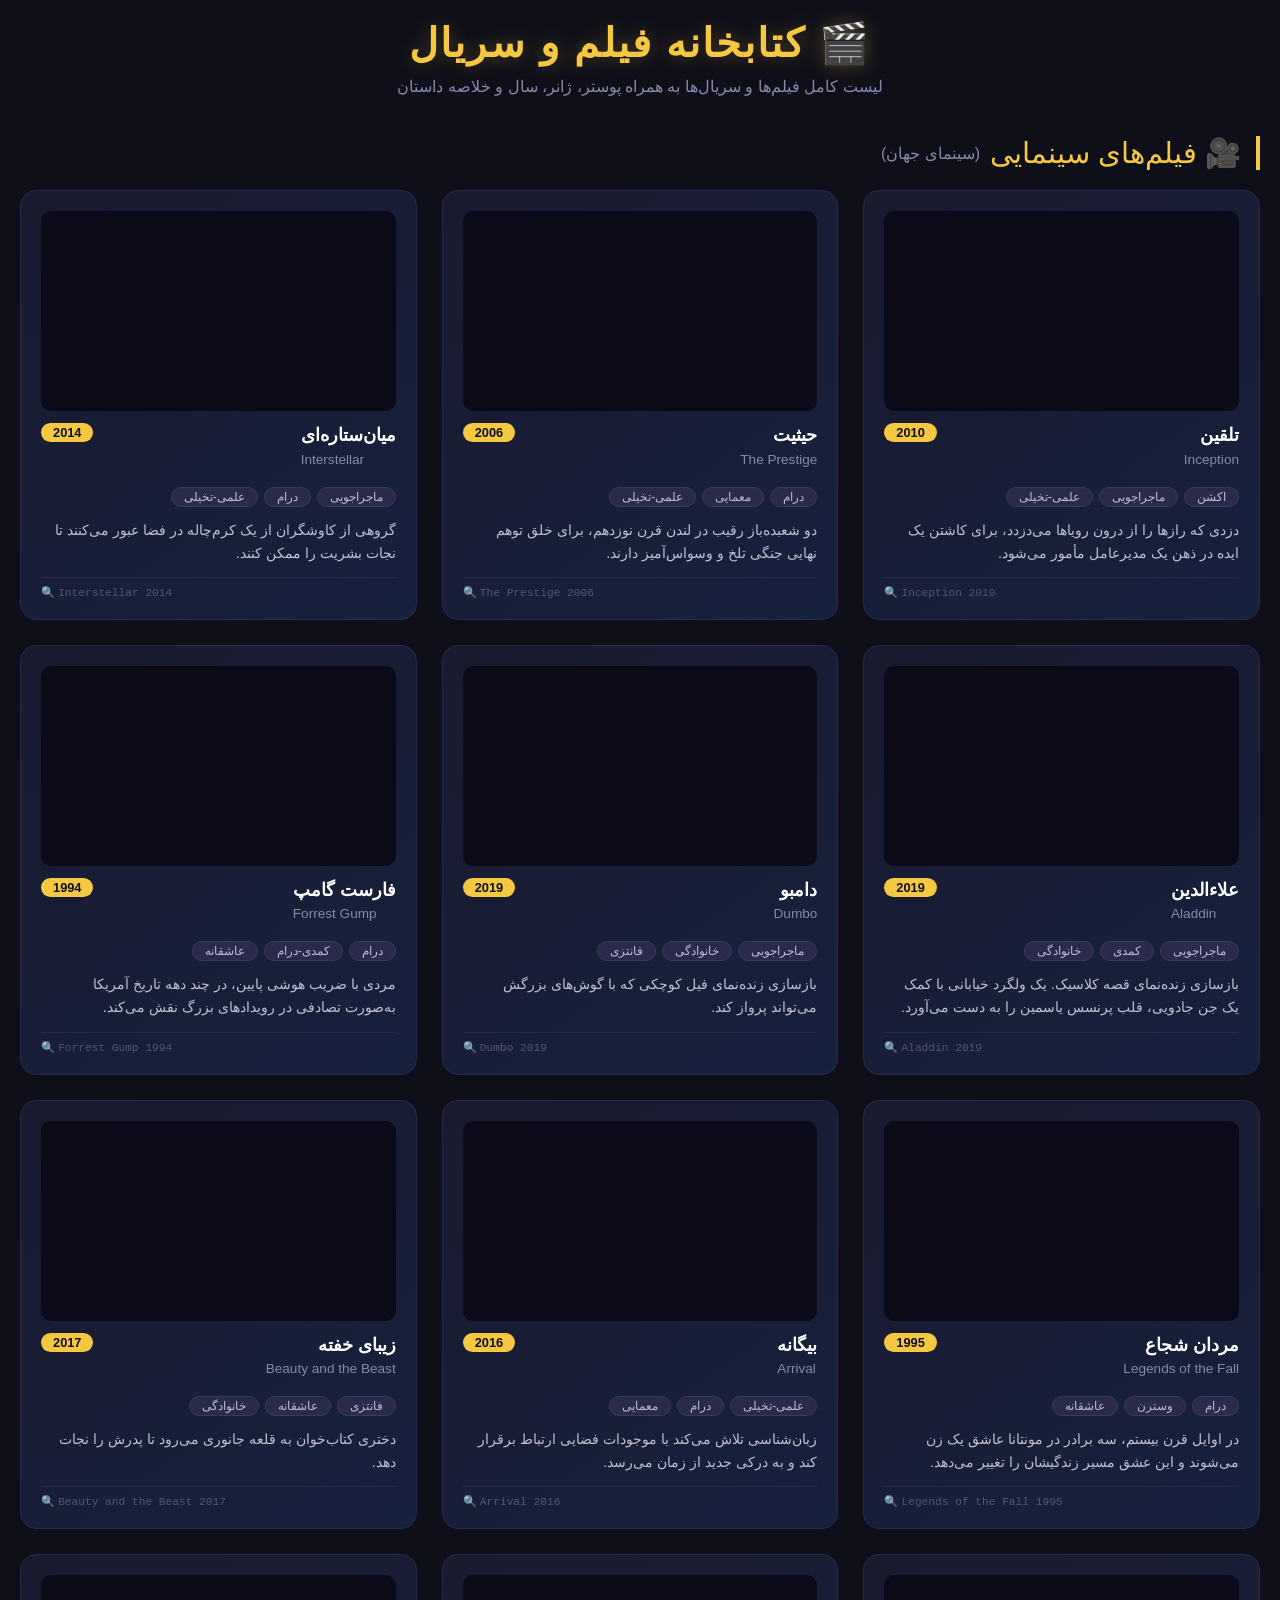
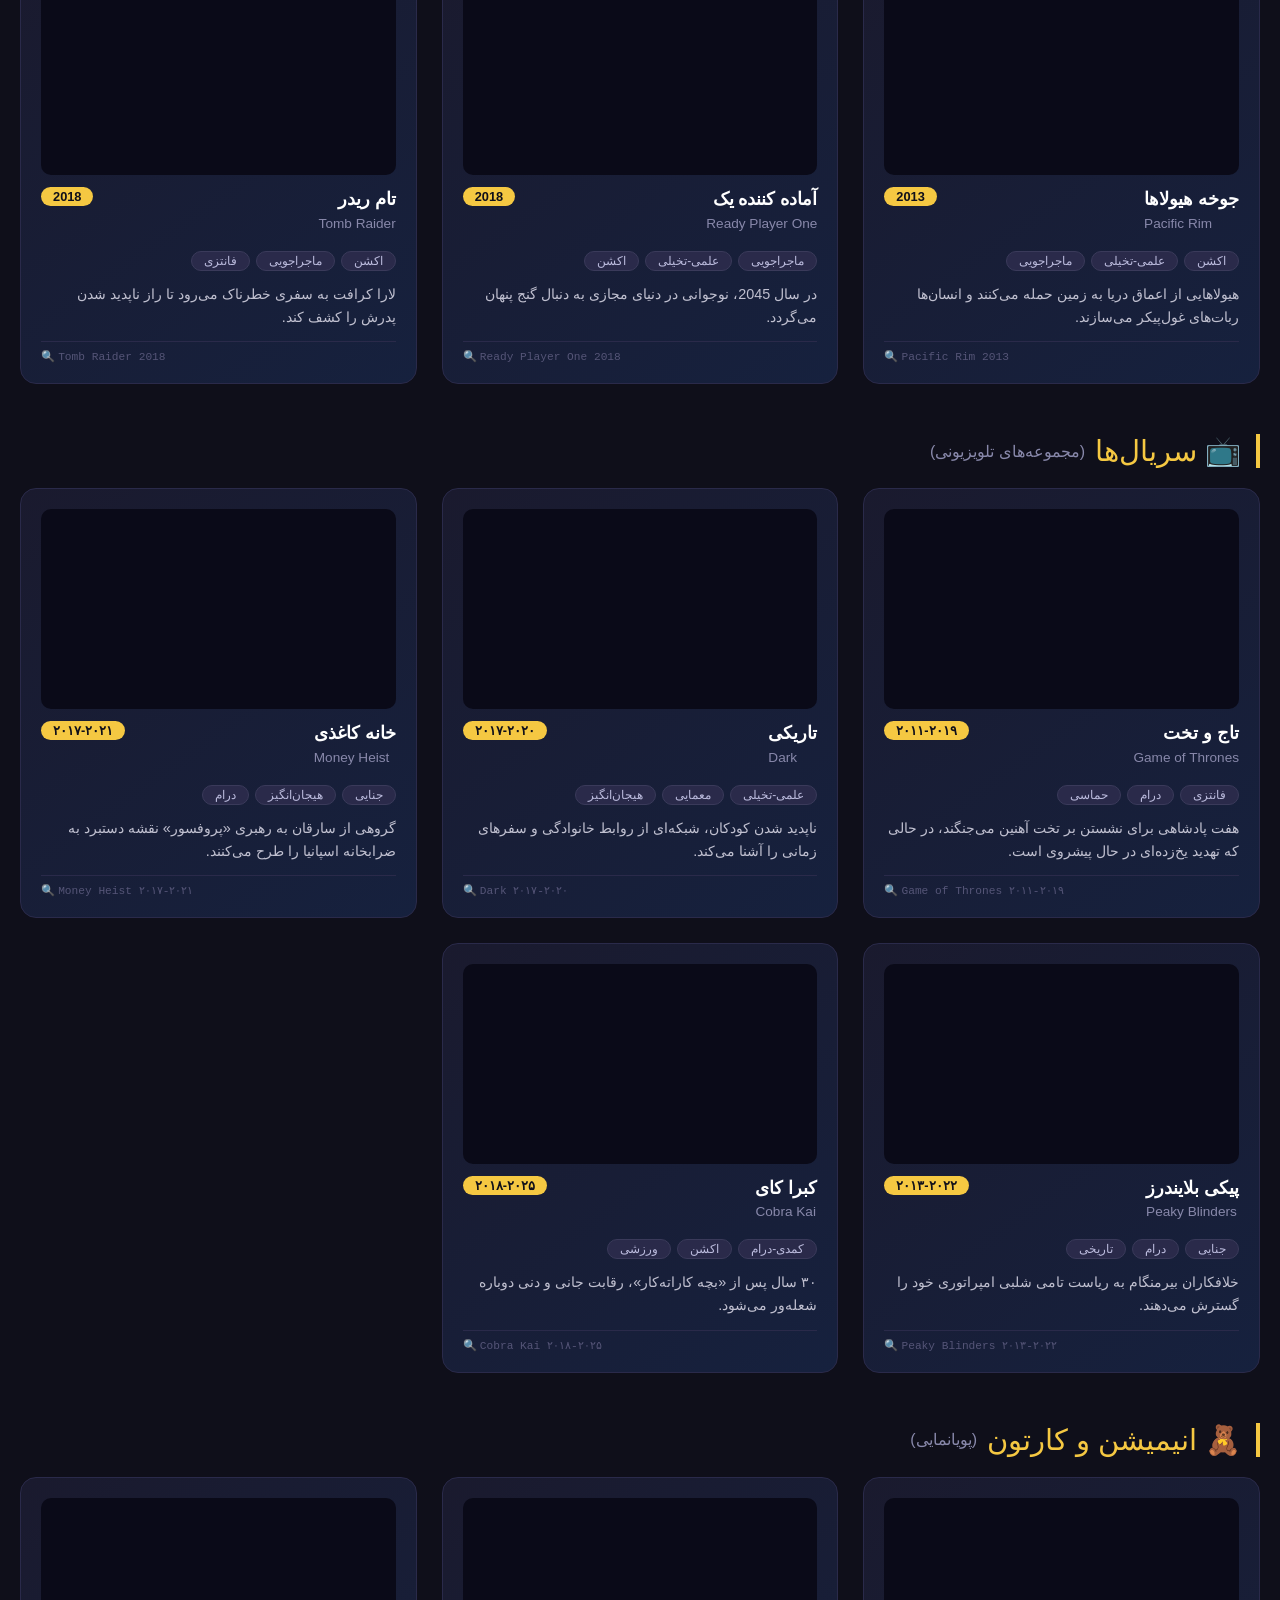
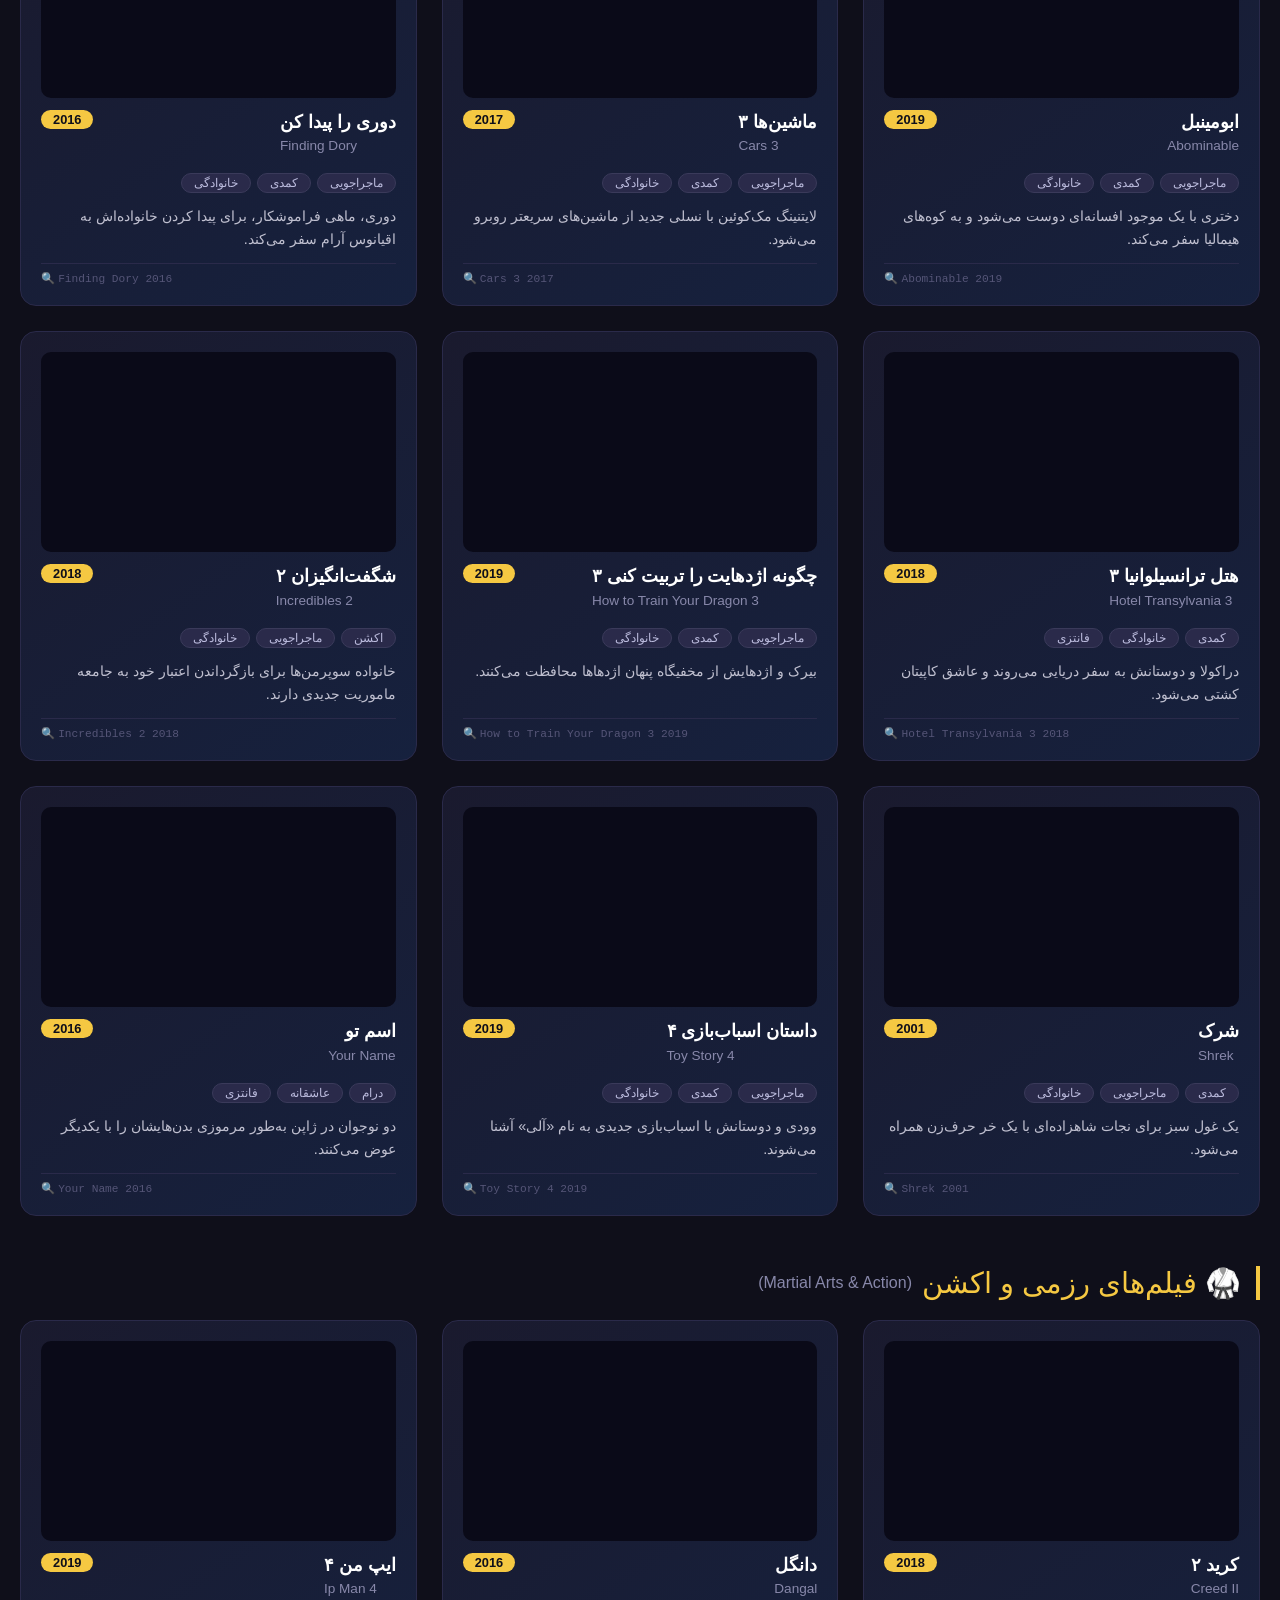
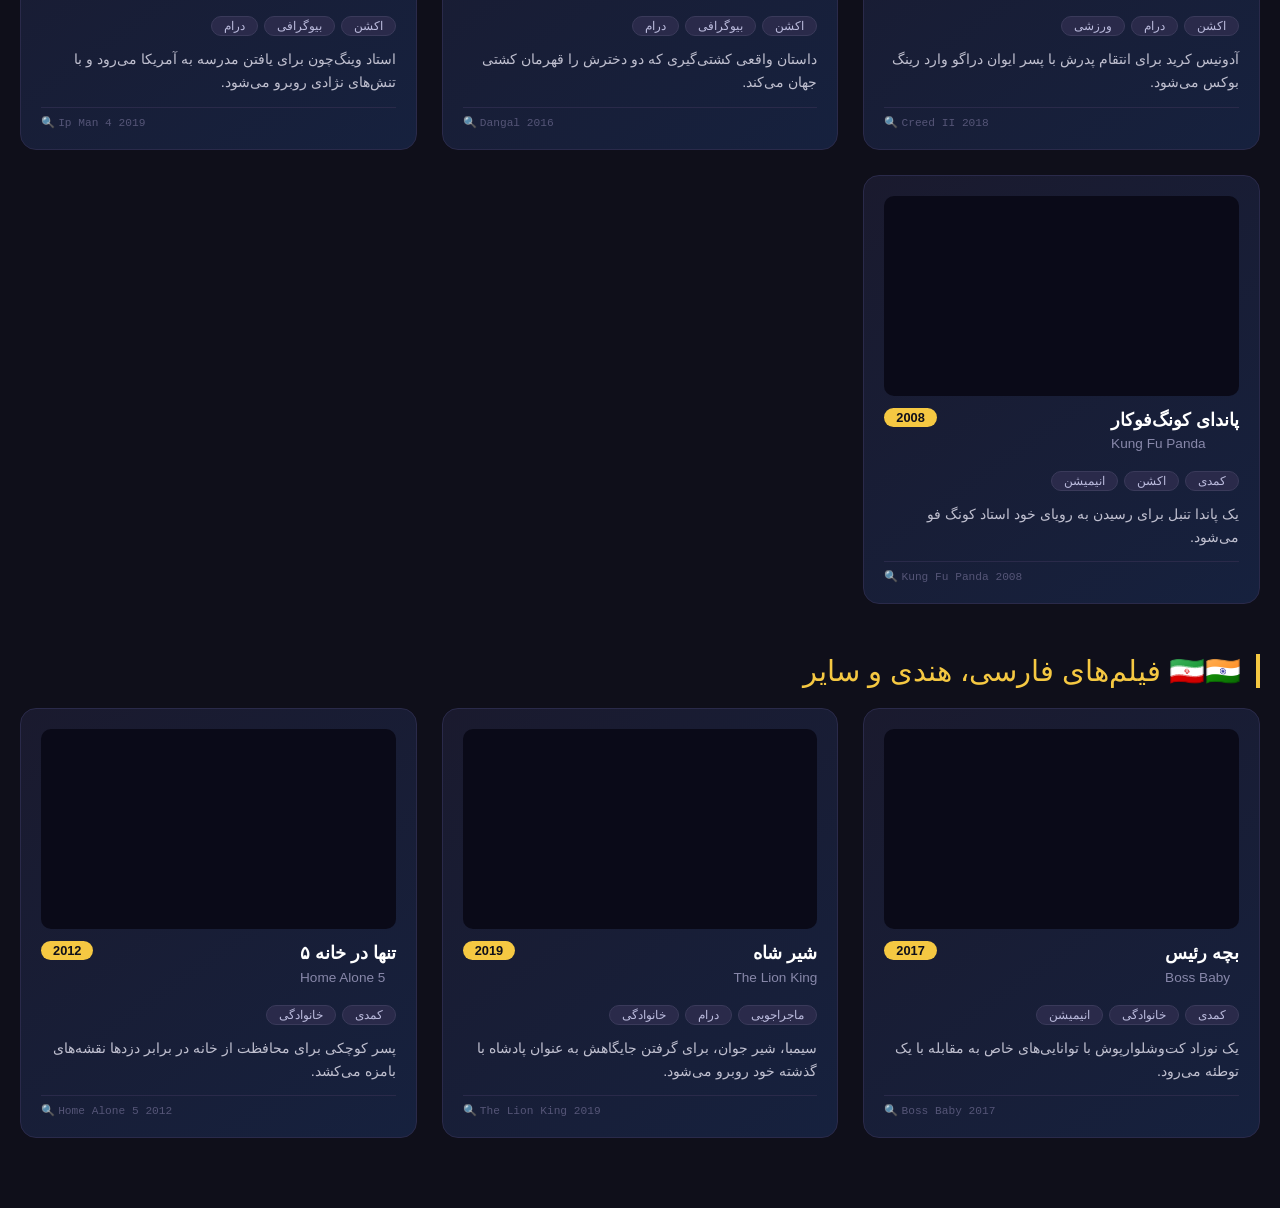
==== commit 84defd6e: "Add files via upload" ====
--- a/index.html
+++ b/index.html
@@ -62,7 +62,7 @@
 
         .grid {
             display: grid;
-            grid-template-columns: repeat(auto-fill, minmax(320px, 1fr));
+            grid-template-columns: repeat(auto-fill, minmax(300px, 1fr));
             gap: 25px;
         }
 
@@ -80,6 +80,36 @@
             transform: translateY(-5px);
             border-color: #f5c842;
             box-shadow: 0 10px 30px rgba(245, 200, 66, 0.1);
+        }
+
+        .card-poster-container {
+            width: 100%;
+            height: 200px;
+            border-radius: 10px;
+            overflow: hidden;
+            margin-bottom: 12px;
+            background: #0a0a18;
+            display: flex;
+            align-items: center;
+            justify-content: center;
+        }
+
+        .card-poster-container img {
+            width: 100%;
+            height: 100%;
+            object-fit: cover;
+            transition: transform 0.3s ease;
+        }
+
+        .card:hover .card-poster-container img {
+            transform: scale(1.03);
+        }
+
+        .card-poster-container .no-poster {
+            color: #666688;
+            font-size: 0.85rem;
+            text-align: center;
+            padding: 10px;
         }
 
         .card-header {
@@ -141,22 +171,18 @@
             margin-bottom: 12px;
         }
 
-        .card-poster {
-            font-size: 0.75rem;
-            color: #666688;
+        .card-search-term {
+            font-size: 0.7rem;
+            color: #555577;
             border-top: 1px solid #2a2a4a;
-            padding-top: 10px;
+            padding-top: 8px;
             direction: ltr;
             text-align: left;
             font-family: 'Courier New', monospace;
-            background: #0a0a18;
-            padding: 8px 12px;
-            border-radius: 8px;
-            margin-top: 4px;
-        }
-
-        .card-poster::before {
-            content: "🖼️ ";
+        }
+
+        .card-search-term::before {
+            content: "🔍 ";
             color: #f5c842;
             font-family: 'Segoe UI', sans-serif;
         }
@@ -171,147 +197,107 @@
             .card-title {
                 font-size: 1rem;
             }
+            .card-poster-container {
+                height: 180px;
+            }
         }
     </style>
 </head>
 <body>
     <div class="container">
         <h1>🎬 کتابخانه فیلم و سریال</h1>
-        <p class="subtitle">لیست کامل فیلم‌ها و سریال‌ها به همراه ژانر، سال، خلاصه و کلمه کلیدی پوستر</p>
-
-        <!-- ================ فیلم‌های سینمایی ================ -->
+        <p class="subtitle">لیست کامل فیلم‌ها و سریال‌ها به همراه پوستر، ژانر، سال و خلاصه داستان</p>
+
         <div class="category">
             <div class="category-title">🎥 فیلم‌های سینمایی <span>(سینمای جهان)</span></div>
             <div class="grid" id="movieGrid"></div>
         </div>
 
-        <!-- ================ سریال‌ها ================ -->
         <div class="category">
             <div class="category-title">📺 سریال‌ها <span>(مجموعه‌های تلویزیونی)</span></div>
             <div class="grid" id="seriesGrid"></div>
         </div>
 
-        <!-- ================ انیمیشن و کارتون ================ -->
         <div class="category">
             <div class="category-title">🧸 انیمیشن و کارتون <span>(پویانمایی)</span></div>
             <div class="grid" id="animationGrid"></div>
         </div>
 
-        <!-- ================ فیلم‌های رزمی و اکشن ================ -->
         <div class="category">
             <div class="category-title">🥋 فیلم‌های رزمی و اکشن <span>(Martial Arts & Action)</span></div>
             <div class="grid" id="actionGrid"></div>
         </div>
 
-        <!-- ================ فیلم‌های فارسی/هندی و سایر ================ -->
-        <div class="category">
-            <div class="category-title">🇮🇷🇮🇳 فیلم‌های فارسی، هندی و سایر <span>(دوبله فارسی و غیره)</span></div>
+        <div class="category">
+            <div class="category-title">🇮🇷🇮🇳 فیلم‌های فارسی، هندی و سایر</div>
             <div class="grid" id="otherGrid"></div>
         </div>
     </div>
 
     <script>
         // ============================================================
-        // دیتابیس کامل فیلم‌ها و سریال‌ها
-        // ============================================================
+        // دیتابیس فیلم‌ها با TMDB ID برای دریافت پوستر
+        // ============================================================
+
+        // TMDB ID رو می‌تونید از سایت themoviedb.org پیدا کنید
+        // یا می‌تونید از جستجوی خودکار استفاده کنید (کد پایین)
 
         const movies = [
-            // ---- فیلم‌های سینمایی جهان ----
-            { titleFa: "تلقین", titleEn: "Inception", year: 2010, genre: ["اکشن", "ماجراجویی", "علمی‑تخیلی"], synopsis: "دزدی که رازها را از درون رویاها می‌دزدد، برای کاشتن یک ایده در ذهن یک مدیرعامل مأمور می‌شود. فیلمی پیچیده درباره دستکاری واقعیت و زمان.", poster: "Inception 2010 poster" },
-            { titleFa: "حیثیت", titleEn: "The Prestige", year: 2006, genre: ["درام", "معمایی", "علمی‑تخیلی"], synopsis: "دو شعبده‌باز رقیب در لندن قرن نوزدهم، برای خلق توهم نهایی جنگی تلخ و وسواس‌آمیز دارند. خود فیلم مثل یک حقه سینمایی است.", poster: "The Prestige 2006 poster" },
-            { titleFa: "میان‌ستاره‌ای", titleEn: "Interstellar", year: 2014, genre: ["ماجراجویی", "درام", "علمی‑تخیلی"], synopsis: "گروهی از کاوشگران از یک کرم‌چاله در فضا عبور می‌کنند تا نجات بشریت را از زمین رو به نابودی ممکن کنند.", poster: "Interstellar 2014 poster" },
-            { titleFa: "علاءالدین", titleEn: "Aladdin", year: 2019, genre: ["ماجراجویی", "کمدی", "خانوادگی"], synopsis: "بازسازی زنده‌نمای قصه کلاسیک. یک ولگرد خیابانی با کمک یک جن جادویی، باید قلب پرنسس یاسمین را به دست آورد و جعفر شرور را شکست دهد.", poster: "Aladdin 2019 poster" },
-            { titleFa: "دامبو", titleEn: "Dumbo", year: 2019, genre: ["ماجراجویی", "خانوادگی", "فانتزی"], synopsis: "بازسازی زنده‌نمای فیل کوچکی که با گوش‌های بزرگش می‌تواند پرواز کند. او به نجات یک سیرک ورشکسته کمک می‌کند اما رازهای تاریکی را کشف می‌کند.", poster: "Dumbo 2019 poster" },
-            { titleFa: "فارست گامپ", titleEn: "Forrest Gump", year: 1994, genre: ["درام", "کمدی-درام", "عاشقانه"], synopsis: "مردی با ضریب هوشی پایین، در چند دهه تاریخ آمریکا به‌صورت تصادفی در رویدادهای بزرگ نقش می‌کند و عشق زندگی‌اش را پیدا می‌کند.", poster: "Forrest Gump 1994 poster" },
-            { titleFa: "مردان شجاع", titleEn: "Legends of the Fall", year: 1995, genre: ["درام", "وسترن", "عاشقانه"], synopsis: "در اوایل قرن بیستم، سه برادر در مونتانا عاشق یک زن می‌شوند و این عشق، مسیر زندگی هر سه را برای همیشه تغییر می‌دهد.", poster: "Legends of the Fall 1995 poster" },
-            { titleFa: "بیگانه", titleEn: "Arrival", year: 2016, genre: ["علمی‑تخیلی", "درام", "معمایی"], synopsis: "زبان‌شناسی تلاش می‌کند با موجودات فضایی که به زمین آمده‌اند ارتباط برقرار کند و در این مسیر به درکی جدید از زمان و حافظه می‌رسد.", poster: "Arrival 2016 poster" },
-            { titleFa: "زيبای خفته", titleEn: "Beauty and the Beast", year: 2017, genre: ["فانتزی", "عاشقانه", "خانوادگی"], synopsis: "بازسازی زنده‌نمای کلاسیک دیزنی. دختری کتاب‌خوان به قلعه جانوری می‌رود تا پدرش را نجات دهد و عشق آن را از طلسم نجات می‌دهد.", poster: "Beauty and the Beast 2017 poster" },
-            { titleFa: "بازی منصفانه", titleEn: "Badla", year: 2019, genre: ["درام", "معمایی", "هیجان‌انگیز"], synopsis: "یک کارآگاه زن و یک بازرگان ثروتمند درگیر یک معمای قتل پیچیده می‌شوند و هر کدام روایت خود را از ماجرا دارند.", poster: "Badla 2019 poster" },
-            { titleFa: "جوخه هیولاها", titleEn: "Pacific Rim", year: 2013, genre: ["اکشن", "علمی‑تخیلی", "ماجراجویی"], synopsis: "در آینده‌ای نزدیک، هیولاهایی از اعماق دریا به زمین حمله می‌کنند و انسان‌ها برای مقابله با آنها ربات‌های غول‌پیکری می‌سازند.", poster: "Pacific Rim 2013 poster" },
-            { titleFa: "آماده کردن‌های یک", titleEn: "Ready Player One", year: 2018, genre: ["ماجراجویی", "علمی‑تخیلی", "اکشن"], synopsis: "در سال 2045، نوجوانی در یک دنیای مجازی به دنبال گنج پنهان می‌گردد و رقابت سختی با یک شرکت بزرگ دارد.", poster: "Ready Player One 2018 poster" },
-            { titleFa: "تام ریدر", titleEn: "Tomb Raider", year: 2018, genre: ["اکشن", "ماجراجویی", "فانتزی"], synopsis: "لارا کرافت، دختر یک باستان‌شناس، به سفری خطرناک به جزیره‌ای مرموز می‌رود تا راز ناپدید شدن پدرش را کشف کند.", poster: "Tomb Raider 2018 poster" },
-            { titleFa: "مردی به نام عقاب", titleEn: "The Greatest Showman", year: 2017, genre: ["موزیکال", "درام", "بیوگرافی"], synopsis: "داستان واقعی پی‌تی بارنوم، خالق سیرک معروف، و تلاش او برای ساختن نمایشی بی‌نظیر و پذیرفته شدن در جامعه.", poster: "The Greatest Showman 2017 poster" },
-            { titleFa: "اولین انسان", titleEn: "First Man", year: 2018, genre: ["بیوگرافی", "درام", "تاریخی"], synopsis: "زندگی نیل آرمسترانگ و ماموریت تاریخی ناسا برای فرود انسان بر روی کره ماه از نگاه او روایت می‌شود.", poster: "First Man 2018 poster" },
-            { titleFa: "گلی بوی", titleEn: "Gully Boy", year: 2019, genre: ["درام", "موزیکال", "عاشقانه"], synopsis: "داستان یک رپر خیابانی از حومه بمبئی که با سختی‌های زندگی دست‌وپنجه نرم می‌کند تا به آرزویش برسد.", poster: "Gully Boy 2019 poster" },
-            { titleFa: "ماین ۹", titleEn: "Mine 9", year: 2019, genre: ["هیجان‌انگیز", "درام", "بقا"], synopsis: "گروهی از معدنچیان در اعماق زمین پس از یک انفجار وحشتناک گرفتار می‌شوند و اکسیژن آنها رو به اتمام است.", poster: "Mine 9 2019 poster" },
-            { titleFa: "سوپر ۳۰", titleEn: "Super 30", year: 2019, genre: ["بیوگرافی", "درام"], synopsis: "داستان واقعی ریاضیدان هندی که با وجود فقر، به ۳۰ دانش‌آموز کم‌بضاعت آموزش می‌دهد تا در کنکور IIT قبول شوند.", poster: "Super 30 2019 poster" },
-            { titleFa: "پدمن", titleEn: "Padman", year: 2018, genre: ["کمدی", "درام", "بیوگرافی"], synopsis: "داستان واقعی مردی که برای تولید نوار بهداشتی ارزان‌قیمت برای زنان روستایی هند تلاش می‌کند.", poster: "Padman 2018 poster" },
-            { titleFa: "رازی", titleEn: "Raazi", year: 2018, genre: ["هیجان‌انگیز", "درام", "جاسوسی"], synopsis: "یک دختر هندی در دوران جنگ با پاکستان به‌عنوان جاسوس به خانه یک ژنرال پاکستانی نفوذ می‌کند.", poster: "Raazi 2018 poster" },
-            { titleFa: "راید", titleEn: "Raid", year: 2018, genre: ["اکشن", "جنایی", "درام"], synopsis: "یک افسر مالیاتی فاسد در هند طی یک عملیات خطرناک، با سیاستمداران و مافیای ثروتمند روبه‌رو می‌شود.", poster: "Raid 2018 poster" },
-            { titleFa: "طلا", titleEn: "Gold", year: 2018, genre: ["درام", "تاریخی", "ورزشی"], synopsis: "داستان واقعی تیم ملی هاکی هند که پس از استقلال، در المپیک ۱۹۴۸ شرکت می‌کند و مدال طلا می‌گیرد.", poster: "Gold 2018 poster" },
-            { titleFa: "عصر ادلین", titleEn: "The Age of Adaline", year: 2015, genre: ["درام", "عاشقانه", "فانتزی"], synopsis: "زنی پس از یک تصادف، جوانی خود را برای دهه‌ها حفظ می‌کند و به‌عنوان یک زن ۲۹ ساله در قرن بیست و یکم زندگی می‌کند.", poster: "The Age of Adaline 2015 poster" },
-            { titleFa: "کوه بین ما", titleEn: "The Mountain Between Us", year: 2017, genre: ["درام", "ماجراجویی", "عاشقانه"], synopsis: "دو بازمانده از سقوط هواپیما در کوه‌های برفی گیر می‌افتند و برای زنده ماندن باید با یکدیگر همکاری کنند.", poster: "The Mountain Between Us 2017 poster" },
-            { titleFa: "کمپ جادو", titleEn: "Magic Camp", year: 2020, genre: ["کمدی", "خانوادگی", "فانتزی"], synopsis: "یک مربی سابق جادو به کمپ تابستانی جادوگری بازمی‌گردد و با گروهی از نوجوانان مستعد، ماجراهای جادویی را تجربه می‌کند.", poster: "Magic Camp 2020 poster" },
-            { titleFa: "فریک زمان", titleEn: "Time Freak", year: 2018, genre: ["کمدی", "علمی‑تخیلی", "عاشقانه"], synopsis: "پسری با ساخت یک ماشین زمان، سعی می‌کند رابطه شکست‌خورده‌اش با دوست‌دخترش را دوباره زنده کند.", poster: "Time Freak 2018 poster" }
+            { titleFa: "تلقین", titleEn: "Inception", year: 2010, tmdbId: "27205", genre: ["اکشن", "ماجراجویی", "علمی‑تخیلی"], synopsis: "دزدی که رازها را از درون رویاها می‌دزدد، برای کاشتن یک ایده در ذهن یک مدیرعامل مأمور می‌شود." },
+            { titleFa: "حیثیت", titleEn: "The Prestige", year: 2006, tmdbId: "1124", genre: ["درام", "معمایی", "علمی‑تخیلی"], synopsis: "دو شعبده‌باز رقیب در لندن قرن نوزدهم، برای خلق توهم نهایی جنگی تلخ و وسواس‌آمیز دارند." },
+            { titleFa: "میان‌ستاره‌ای", titleEn: "Interstellar", year: 2014, tmdbId: "157336", genre: ["ماجراجویی", "درام", "علمی‑تخیلی"], synopsis: "گروهی از کاوشگران از یک کرم‌چاله در فضا عبور می‌کنند تا نجات بشریت را ممکن کنند." },
+            { titleFa: "علاءالدین", titleEn: "Aladdin", year: 2019, tmdbId: "420817", genre: ["ماجراجویی", "کمدی", "خانوادگی"], synopsis: "بازسازی زنده‌نمای قصه کلاسیک. یک ولگرد خیابانی با کمک یک جن جادویی، قلب پرنسس یاسمین را به دست می‌آورد." },
+            { titleFa: "دامبو", titleEn: "Dumbo", year: 2019, tmdbId: "420809", genre: ["ماجراجویی", "خانوادگی", "فانتزی"], synopsis: "بازسازی زنده‌نمای فیل کوچکی که با گوش‌های بزرگش می‌تواند پرواز کند." },
+            { titleFa: "فارست گامپ", titleEn: "Forrest Gump", year: 1994, tmdbId: "13", genre: ["درام", "کمدی-درام", "عاشقانه"], synopsis: "مردی با ضریب هوشی پایین، در چند دهه تاریخ آمریکا به‌صورت تصادفی در رویدادهای بزرگ نقش می‌کند." },
+            { titleFa: "مردان شجاع", titleEn: "Legends of the Fall", year: 1995, tmdbId: "1259", genre: ["درام", "وسترن", "عاشقانه"], synopsis: "در اوایل قرن بیستم، سه برادر در مونتانا عاشق یک زن می‌شوند و این عشق مسیر زندگیشان را تغییر می‌دهد." },
+            { titleFa: "بیگانه", titleEn: "Arrival", year: 2016, tmdbId: "329865", genre: ["علمی‑تخیلی", "درام", "معمایی"], synopsis: "زبان‌شناسی تلاش می‌کند با موجودات فضایی ارتباط برقرار کند و به درکی جدید از زمان می‌رسد." },
+            { titleFa: "زیبای خفته", titleEn: "Beauty and the Beast", year: 2017, tmdbId: "321612", genre: ["فانتزی", "عاشقانه", "خانوادگی"], synopsis: "دختری کتاب‌خوان به قلعه جانوری می‌رود تا پدرش را نجات دهد." },
+            { titleFa: "جوخه هیولاها", titleEn: "Pacific Rim", year: 2013, tmdbId: "68726", genre: ["اکشن", "علمی‑تخیلی", "ماجراجویی"], synopsis: "هیولاهایی از اعماق دریا به زمین حمله می‌کنند و انسان‌ها ربات‌های غول‌پیکر می‌سازند." },
+            { titleFa: "آماده کننده یک", titleEn: "Ready Player One", year: 2018, tmdbId: "333339", genre: ["ماجراجویی", "علمی‑تخیلی", "اکشن"], synopsis: "در سال 2045، نوجوانی در دنیای مجازی به دنبال گنج پنهان می‌گردد." },
+            { titleFa: "تام ریدر", titleEn: "Tomb Raider", year: 2018, tmdbId: "338970", genre: ["اکشن", "ماجراجویی", "فانتزی"], synopsis: "لارا کرافت به سفری خطرناک می‌رود تا راز ناپدید شدن پدرش را کشف کند." }
         ];
 
         const series = [
-            { titleFa: "تاج و تخت", titleEn: "Game of Thrones", year: "۲۰۱۱-۲۰۱۹", genre: ["فانتزی", "درام", "حماسی"], synopsis: "هفت پادشاهی در دنیای خیالی وستروس برای نشستن بر تخت آهنین می‌جنگند، در حالی که تهدید یخ‌زده‌ای از شمال در حال پیشروی است.", poster: "Game of Thrones poster" },
-            { titleFa: "تاریکی", titleEn: "Dark", year: "۲۰۱۷-۲۰۲۰", genre: ["علمی‑تخیلی", "معمایی", "هیجان‌انگیز"], synopsis: "در یک شهر کوچک آلمانی، ناپدید شدن کودکان، شبکه‌ای از روابط خانوادگی و سفرهای زمانی را در چند نسل آشنا می‌کند.", poster: "Dark 2017 poster" },
-            { titleFa: "خانه کاغذی", titleEn: "Money Heist (La Casa de Papel)", year: "۲۰۱۷-۲۰۲۱", genre: ["جنایی", "هیجان‌انگیز", "درام"], synopsis: "گروهی از سارقان به رهبری «پروفسور» نقشه جسورانه‌ای برای دستبرد به ضرابخانه اسپانیا طرح‌ریزی می‌کنند.", poster: "Money Heist poster" },
-            { titleFa: "پیکی بلایندرز", titleEn: "Peaky Blinders", year: "۲۰۱۳-۲۰۲۲", genre: ["جنایی", "درام", "تاریخی"], synopsis: "خلافکاران بیرمنگام پس از جنگ جهانی اول، به‌ریاست تامی شلبی، امپراتوری خود را گسترش می‌دهند و با پلیس، سیاستمداران و مافیا درگیر می‌شوند.", poster: "Peaky Blinders poster" },
-            { titleFa: "کبرا کای", titleEn: "Cobra Kai", year: "۲۰۱۸-۲۰۲۵", genre: ["کمدی-درام", "اکشن", "ورزشی"], synopsis: "۳۰ سال پس از فیلم «بچه کاراته‌کار»، رقابت دوباره میان جانی لارنس و دنی لاروسو شعله‌ور می‌شود و این بار از شاگردانشان استفاده می‌کنند.", poster: "Cobra Kai poster" }
+            { titleFa: "تاج و تخت", titleEn: "Game of Thrones", year: "۲۰۱۱-۲۰۱۹", tmdbId: "1399", genre: ["فانتزی", "درام", "حماسی"], synopsis: "هفت پادشاهی برای نشستن بر تخت آهنین می‌جنگند، در حالی که تهدید یخ‌زده‌ای در حال پیشروی است." },
+            { titleFa: "تاریکی", titleEn: "Dark", year: "۲۰۱۷-۲۰۲۰", tmdbId: "70523", genre: ["علمی‑تخیلی", "معمایی", "هیجان‌انگیز"], synopsis: "ناپدید شدن کودکان، شبکه‌ای از روابط خانوادگی و سفرهای زمانی را آشنا می‌کند." },
+            { titleFa: "خانه کاغذی", titleEn: "Money Heist", year: "۲۰۱۷-۲۰۲۱", tmdbId: "71446", genre: ["جنایی", "هیجان‌انگیز", "درام"], synopsis: "گروهی از سارقان به رهبری «پروفسور» نقشه دستبرد به ضرابخانه اسپانیا را طرح می‌کنند." },
+            { titleFa: "پیکی بلایندرز", titleEn: "Peaky Blinders", year: "۲۰۱۳-۲۰۲۲", tmdbId: "60574", genre: ["جنایی", "درام", "تاریخی"], synopsis: "خلافکاران بیرمنگام به ریاست تامی شلبی امپراتوری خود را گسترش می‌دهند." },
+            { titleFa: "کبرا کای", titleEn: "Cobra Kai", year: "۲۰۱۸-۲۰۲۵", tmdbId: "77328", genre: ["کمدی-درام", "اکشن", "ورزشی"], synopsis: "۳۰ سال پس از «بچه کاراته‌کار»، رقابت جانی و دنی دوباره شعله‌ور می‌شود." }
         ];
 
         const animations = [
-            { titleFa: "ابومینبل (نفرین‌شده)", titleEn: "Abominable", year: 2019, genre: ["ماجراجویی", "کمدی", "خانوادگی"], synopsis: "دختری جوان با یک یاکوزی (نوعی موجود افسانه‌ای) دوست می‌شود و برای بازگرداندن او به کوه‌های هیمالیا سفر می‌کند.", poster: "Abominable 2019 poster" },
-            { titleFa: "پرندگان خشمگین ۲", titleEn: "Angry Birds 2", year: 2019, genre: ["کمدی", "ماجراجویی", "انیمیشن"], synopsis: "پرندگان و خوک‌ها برای مقابله با تهدیدی جدید متحد می‌شوند و ماجراهای خنده‌داری را تجربه می‌کنند.", poster: "Angry Birds 2 2019 poster" },
-            { titleFa: "بابویی‌بوی ۲", titleEn: "BoBoiBoy Movie 2", year: 2019, genre: ["اکشن", "ماجراجویی", "انیمیشن"], synopsis: "سوپرمن پسر جوان با دوستانش با تهدیدات فضایی مبارزه می‌کند و قدرت‌های جدیدی کشف می‌کند.", poster: "BoBoiBoy Movie 2 2019 poster" },
-            { titleFa: "ماشین‌ها ۳", titleEn: "Cars 3", year: 2017, genre: ["ماجراجویی", "کمدی", "خانوادگی"], synopsis: "لایتنینگ مک‌کوئین، قهرمان مسابقه‌ها، با نسلی جدید از ماشین‌های سریعتر روبه‌رو می‌شود و باید برای بقا تلاش کند.", poster: "Cars 3 2017 poster" },
-            { titleFa: "داستان تو - اژدها", titleEn: "Dragon Quest: Your Story", year: 2019, genre: ["فانتزی", "ماجراجویی", "انیمیشن"], synopsis: "پسر جوانی به دنبال نجات مادرش از دست هیولاها، به سفری حماسی در دنیای اژدهاها می‌رود.", poster: "Dragon Quest Your Story 2019 poster" },
-            { titleFa: "دوری را پیدا کن", titleEn: "Finding Dory", year: 2016, genre: ["ماجراجویی", "کمدی", "خانوادگی"], synopsis: "دوری، ماهی فراموشکار، برای پیدا کردن خانواده‌اش به اقیانوس آرام سفر می‌کند.", poster: "Finding Dory 2016 poster" },
-            { titleFa: "گانتز او", titleEn: "Gantz O", year: 2016, genre: ["اکشن", "علمی‑تخیلی", "انیمیشن"], synopsis: "نوجوانی پس از مرگ در یک بازی مرگبار شرکت می‌کند و باید با هیولاهای عجیب مبارزه کند.", poster: "Gantz O 2016 poster" },
-            { titleFa: "هتل ترانسیلوانیا ۳", titleEn: "Hotel Transylvania 3", year: 2018, genre: ["کمدی", "خانوادگی", "فانتزی"], synopsis: "دراکولا و دوستانش به یک سفر دریایی می‌روند و در آنجا عاشق کاپیتان کشتی می‌شود.", poster: "Hotel Transylvania 3 2018 poster" },
-            { titleFa: "چگونه اژدهایت را تربیت کنی ۳", titleEn: "How to Train Your Dragon 3", year: 2019, genre: ["ماجراجویی", "کمدی", "خانوادگی"], synopsis: "بیرک و اژدهایش، توت‌فرنگی، باید از مخفیگاه پنهان اژدهاها محافظت کنند و تهدیدی جدید را شکست دهند.", poster: "How to Train Your Dragon 3 2019 poster" },
-            { titleFa: "شگفت‌انگیزان ۲", titleEn: "Incredibles 2", year: 2018, genre: ["اکشن", "ماجراجویی", "خانوادگی"], synopsis: "خانواده سوپرمن‌ها این بار با ماموریت جدیدی برای بازگرداندن اعتبار سوپرمن‌ها به جامعه روبرو می‌شوند.", poster: "Incredibles 2 2018 poster" },
-            { titleFa: "کوبو و دو تار", titleEn: "Kubo and the Two Strings", year: 2016, genre: ["ماجراجویی", "فانتزی", "خانوادگی"], synopsis: "پسر کوچکی با توانایی جادویی، برای نجات خانواده‌اش به سفری در ژاپن باستان می‌رود.", poster: "Kubo and the Two Strings 2016 poster" },
-            { titleFa: "رالف اینترنت را می‌شکند", titleEn: "Ralph Breaks the Internet", year: 2018, genre: ["کمدی", "ماجراجویی", "خانوادگی"], synopsis: "رالف و پنلوپی برای تعمیر یک بازی آرکید وارد دنیای اینترنت می‌شوند و ماجراهای دیوانه‌وار را تجربه می‌کنند.", poster: "Ralph Breaks the Internet 2018 poster" },
-            { titleFa: "سگ راک", titleEn: "Rock Dog", year: 2016, genre: ["کمدی", "ماجراجویی", "موزیکال"], synopsis: "سگی در کوه‌های تبت آرزو دارد که نوازنده راک شود و برای همین راهی شهر می‌شود.", poster: "Rock Dog 2016 poster" },
-            { titleFa: "شرک", titleEn: "Shrek", year: 2001, genre: ["کمدی", "ماجراجویی", "خانوادگی"], synopsis: "یک غول سبز برای نجات شاهزاده‌ای از دست یک اژدها، با یک خر حرف‌زن همراه می‌شود.", poster: "Shrek 2001 poster" },
-            { titleFa: "بخوان ۲۰۱۶", titleEn: "Sing", year: 2016, genre: ["کمدی", "موزیکال", "خانوادگی"], synopsis: "یک کوآلا برای نجات تئاتر خود مسابقه آواز برگزار می‌کند و حیوانات مختلفی با آرزوهای بزرگ شرکت می‌کنند.", poster: "Sing 2016 poster" },
-            { titleFa: "اسموفها: دهکده گمشده", titleEn: "Smurfs: The Lost Village", year: 2017, genre: ["ماجراجویی", "کمدی", "خانوادگی"], synopsis: "اسموف‌ها به دنبال دهکده مخفی دیگری از همنوعان خود می‌گردند و با ماجراهای جدیدی روبرو می‌شوند.", poster: "Smurfs The Lost Village 2017 poster" },
-            { titleFa: "زندگی مخفی حیوانات خانگی", titleEn: "The Secret Life of Pets", year: 2016, genre: ["کمدی", "ماجراجویی", "خانوادگی"], synopsis: "زندگی حیوانات خانگی در زمانی که صاحبانشان در خانه نیستند، پر از ماجراهای خنده‌دار است.", poster: "The Secret Life of Pets 2016 poster" },
-            { titleFa: "داستان اسباب‌بازی ۴", titleEn: "Toy Story 4", year: 2019, genre: ["ماجراجویی", "کمدی", "خانوادگی"], synopsis: "وودی و دوستانش با یک اسباب‌بازی جدید به نام «آلی» آشنا می‌شوند و به ماجراجویی جدیدی می‌روند.", poster: "Toy Story 4 2019 poster" },
-            { titleFa: "تور جهانی ترول‌ها", titleEn: "Trolls World Tour", year: 2020, genre: ["کمدی", "موزیکال", "ماجراجویی"], synopsis: "ترول‌ها برای متحد کردن شش قبیله موسیقی به سفر می‌روند و با تهدید جدیدی روبرو می‌شوند.", poster: "Trolls World Tour 2020 poster" },
-            { titleFa: "ویلی ۲۰۱۸", titleEn: "Wheely", year: 2018, genre: ["کمدی", "ماجراجویی", "خانوادگی"], synopsis: "یک ماشین مسابقه‌ای کوچک با دوستانش ماجراهای خنده‌داری را در شهر تجربه می‌کند.", poster: "Wheely 2018 poster" },
-            { titleFa: "اسم تو", titleEn: "Your Name", year: 2016, genre: ["درام", "عاشقانه", "فانتزی"], synopsis: "دو نوجوان در ژاپن که هرگز همدیگر را ندیده‌اند، به‌طور مرموزی بدن‌هایشان را با یکدیگر عوض می‌کنند.", poster: "Your Name 2016 poster" }
+            { titleFa: "ابومینبل", titleEn: "Abominable", year: 2019, tmdbId: "451048", genre: ["ماجراجویی", "کمدی", "خانوادگی"], synopsis: "دختری با یک موجود افسانه‌ای دوست می‌شود و به کوه‌های هیمالیا سفر می‌کند." },
+            { titleFa: "ماشین‌ها ۳", titleEn: "Cars 3", year: 2017, tmdbId: "360339", genre: ["ماجراجویی", "کمدی", "خانوادگی"], synopsis: "لایتنینگ مک‌کوئین با نسلی جدید از ماشین‌های سریعتر روبرو می‌شود." },
+            { titleFa: "دوری را پیدا کن", titleEn: "Finding Dory", year: 2016, tmdbId: "227156", genre: ["ماجراجویی", "کمدی", "خانوادگی"], synopsis: "دوری، ماهی فراموشکار، برای پیدا کردن خانواده‌اش به اقیانوس آرام سفر می‌کند." },
+            { titleFa: "هتل ترانسیلوانیا ۳", titleEn: "Hotel Transylvania 3", year: 2018, tmdbId: "400160", genre: ["کمدی", "خانوادگی", "فانتزی"], synopsis: "دراکولا و دوستانش به سفر دریایی می‌روند و عاشق کاپیتان کشتی می‌شود." },
+            { titleFa: "چگونه اژدهایت را تربیت کنی ۳", titleEn: "How to Train Your Dragon 3", year: 2019, tmdbId: "166428", genre: ["ماجراجویی", "کمدی", "خانوادگی"], synopsis: "بیرک و اژدهایش از مخفیگاه پنهان اژدهاها محافظت می‌کنند." },
+            { titleFa: "شگفت‌انگیزان ۲", titleEn: "Incredibles 2", year: 2018, tmdbId: "260513", genre: ["اکشن", "ماجراجویی", "خانوادگی"], synopsis: "خانواده سوپرمن‌ها برای بازگرداندن اعتبار خود به جامعه ماموریت جدیدی دارند." },
+            { titleFa: "شرک", titleEn: "Shrek", year: 2001, tmdbId: "808", genre: ["کمدی", "ماجراجویی", "خانوادگی"], synopsis: "یک غول سبز برای نجات شاهزاده‌ای با یک خر حرف‌زن همراه می‌شود." },
+            { titleFa: "داستان اسباب‌بازی ۴", titleEn: "Toy Story 4", year: 2019, tmdbId: "301528", genre: ["ماجراجویی", "کمدی", "خانوادگی"], synopsis: "وودی و دوستانش با اسباب‌بازی جدیدی به نام «آلی» آشنا می‌شوند." },
+            { titleFa: "اسم تو", titleEn: "Your Name", year: 2016, tmdbId: "372058", genre: ["درام", "عاشقانه", "فانتزی"], synopsis: "دو نوجوان در ژاپن به‌طور مرموزی بدن‌هایشان را با یکدیگر عوض می‌کنند." }
         ];
 
         const actionMovies = [
-            { titleFa: "بزرگ‌برادر ۲۰۱۸", titleEn: "Big Brother", year: 2018, genre: ["اکشن", "درام", "ورزشی"], synopsis: "یک معلم سابق نیروی ویژه به مدرسه‌ای بازمی‌گردد و با دانش‌آموزان قلدر و مشکلات اجتماعی مبارزه می‌کند.", poster: "Big Brother 2018 poster" },
-            { titleFa: "بیگانه (بیگانه)", titleEn: "Boyka Undisputed IV", year: 2016, genre: ["اکشن", "ورزشی", "درام"], synopsis: "یوری بویکا، قهرمان مبارزات غیرقانونی، برای رهایی از گذشته تاریک خود و نجات یک زن، وارد مبارزه‌ای خطرناک می‌شود.", poster: "Boyka Undisputed IV 2016 poster" },
-            { titleFa: "ندای قهرمانان", titleEn: "Call of Heroes", year: 2016, genre: ["اکشن", "تاریخی", "درام"], synopsis: "در چین باستان، یک جنگجوی وفادار در برابر ظلم یک فرمانده فاسد و نیروهایش مقاومت می‌کند.", poster: "Call of Heroes 2016 poster" },
-            { titleFa: "کرید ۲", titleEn: "Creed II", year: 2018, genre: ["اکشن", "درام", "ورزشی"], synopsis: "آدونیس کرید، پسر آپولو کرید، برای انتقام پدرش با پسر ایوان دراگو وارد رینگ بوکس می‌شود.", poster: "Creed II 2018 poster" },
-            { titleFa: "دانگل", titleEn: "Dangal", year: 2016, genre: ["اکشن", "بیوگرافی", "درام"], synopsis: "داستان واقعی یک کشتی‌گیر هندی که دو دخترش را برخلاف سنت‌ها، قهرمان کشتی جهان می‌کند.", poster: "Dangal 2016 poster" },
-            { titleFa: "ایپ من ۴", titleEn: "Ip Man 4", year: 2019, genre: ["اکشن", "بیوگرافی", "درام"], synopsis: "استاد بزرگ وینگ‌چون برای یافتن مدرسه برای پسرش به آمریکا می‌رود و درگیر تنش‌های نژادی و مبارزه با نظامیان آمریکایی می‌شود.", poster: "Ip Man 4 2019 poster" },
-            { titleFa: "بوکسور ۲۰۱۸", titleEn: "Kickboxer 2018", year: 2018, genre: ["اکشن", "ورزشی", "درام"], synopsis: "مبارزی برای نجات برادرش و انتقام از یک سازمان زیرزمینی، دوباره به رینگ موی تای بازمی‌گردد.", poster: "Kickboxer 2018 poster" },
-            { titleFa: "دانک کونگ فو", titleEn: "Kung Fu Dunk", year: 2008, genre: ["اکشن", "کمدی", "ورزشی"], synopsis: "یک جوان با مهارت‌های کونگ فو، در تیم بسکتبال دانشگاه به بازیکنی ستاره تبدیل می‌شود.", poster: "Kung Fu Dunk 2008 poster" },
-            { titleFa: "یوگا کونگ فو", titleEn: "Kung Fu Yoga", year: 2017, genre: ["اکشن", "کمدی", "ماجراجویی"], synopsis: "باستان‌شناسان برای یافتن گنجینه‌ای باستانی از چین به هند می‌روند و با دزدان درگیر می‌شوند.", poster: "Kung Fu Yoga 2017 poster" },
-            { titleFa: "بانوی مبارز", titleEn: "Lady Bloodfight", year: 2016, genre: ["اکشن", "درام", "ورزشی"], synopsis: "یک زن آمریکایی برای انتقام از مرگ پدرش، در مسابقات مبارزات زیرزمینی در هنگ‌کنگ شرکت می‌کند.", poster: "Lady Bloodfight 2016 poster" },
-            { titleFa: "مری کوم", titleEn: "Mary Kom", year: 2014, genre: ["اکشن", "بیوگرافی", "درام"], synopsis: "داستان واقعی مری کوم، بوکسور زن هندی که پس از مادر شدن دوباره به رینگ بازمی‌گردد و قهرمان می‌شود.", poster: "Mary Kom 2014 poster" },
-            { titleFa: "اسکیپ‌تریس", titleEn: "Skiptrace", year: 2016, genre: ["اکشن", "کمدی", "ماجراجویی"], synopsis: "یک کارآگاه هنگ‌کنگی و یک کلاهبردار آمریکایی در چین برای یافتن یک آدم‌کش با هم متحد می‌شوند.", poster: "Skiptrace 2016 poster" },
-            { titleFa: "تونگ دی", titleEn: "Thong Dee Fun Khao", year: 2017, genre: ["اکشن", "تاریخی", "درام"], synopsis: "داستان یک جنگجوی تایلندی در دوران باستان که با قدرت موی تای با دشمنان می‌جنگد.", poster: "Thong Dee Fun Khao 2017 poster" },
-            { titleFa: "شکست‌ناپذیر ۱", titleEn: "Undisputed 1", year: 2002, genre: ["اکشن", "ورزشی", "درام"], synopsis: "یک قهرمان بوکس سنگین‌وزن در زندان با یک مبارز زیرزمینی وارد مبارزه‌ای مرگبار می‌شود.", poster: "Undisputed 2002 poster" }
+            { titleFa: "کرید ۲", titleEn: "Creed II", year: 2018, tmdbId: "480530", genre: ["اکشن", "درام", "ورزشی"], synopsis: "آدونیس کرید برای انتقام پدرش با پسر ایوان دراگو وارد رینگ بوکس می‌شود." },
+            { titleFa: "دانگل", titleEn: "Dangal", year: 2016, tmdbId: "297802", genre: ["اکشن", "بیوگرافی", "درام"], synopsis: "داستان واقعی کشتی‌گیری که دو دخترش را قهرمان کشتی جهان می‌کند." },
+            { titleFa: "ایپ من ۴", titleEn: "Ip Man 4", year: 2019, tmdbId: "566762", genre: ["اکشن", "بیوگرافی", "درام"], synopsis: "استاد وینگ‌چون برای یافتن مدرسه به آمریکا می‌رود و با تنش‌های نژادی روبرو می‌شود." },
+            { titleFa: "پاندای کونگ‌فوکار", titleEn: "Kung Fu Panda", year: 2008, tmdbId: "9502", genre: ["کمدی", "اکشن", "انیمیشن"], synopsis: "یک پاندا تنبل برای رسیدن به رویای خود استاد کونگ فو می‌شود." }
         ];
 
         const otherMovies = [
-            { titleFa: "کالکشن هری پاتر", titleEn: "Harry Potter Collection", year: "۲۰۰۱-۲۰۱۱", genre: ["فانتزی", "ماجراجویی", "خانوادگی"], synopsis: "مجموعه کامل فیلم‌های هری پاتر، داستان پسر جادوگری که در مدرسه جادوگری هاگوارتز با دوستانش مبارزه با نیروهای تاریکی را می‌آموزد.", poster: "Harry Potter collection poster" },
-            { titleFa: "آرزوهای کوچولو", titleEn: "Little Wishes", year: "نامشخص", genre: ["درام", "خانوادگی"], synopsis: "داستانی درباره امیدها و آرزوهای کودکان در یک روستای دورافتاده.", poster: "Little Wishes poster" },
-            { titleFa: "انتقام جویان جنگ ابر قدرت‌ها", titleEn: "Avengers: War of Superpowers", year: "نامشخص", genre: ["اکشن", "ماجراجویی"], synopsis: "قهرمانان برای نجات جهان از دست یک تهدید کیهانی جدید متحد می‌شوند.", poster: "Avengers War of Superpowers poster" },
-            { titleFa: "بچه رئیس", titleEn: "Boss Baby", year: 2017, genre: ["کمدی", "خانوادگی", "انیمیشن"], synopsis: "یک نوزاد کت‌وشلوارپوش با توانایی‌های خاص، برای مقابله با یک توطئه شرکتی با برادر بزرگترش همکاری می‌کند.", poster: "Boss Baby 2017 poster" },
-            { titleFa: "بین تن (دو قسمت)", titleEn: "Ben 10 (Two Parts)", year: "نامشخص", genre: ["اکشن", "ماجراجویی", "انیمیشن"], synopsis: "پسر نوجوانی با استفاده از ساعت جادویی به موجودات فضایی مختلف تبدیل می‌شود و با تهدیدات مبارزه می‌کند.", poster: "Ben 10 poster" },
-            { titleFa: "پاندا (۱۰، ۱۵، پاچال)", titleEn: "Panda (10, 15, Pachaal)", year: "نامشخص", genre: ["کمدی", "خانوادگی", "انیمیشن"], synopsis: "ماجراهای یک پاندا بامزه و دوستانش در جنگل.", poster: "Panda cartoon poster" },
-            { titleFa: "پاندای کونگ‌فوکار", titleEn: "Kung Fu Panda", year: 2008, genre: ["کمدی", "اکشن", "انیمیشن"], synopsis: "یک پاندا تنبل و چاق برای رسیدن به رویای خود، استاد کونگ فو می‌شود و دهکده را از دست یک تهدید نجات می‌دهد.", poster: "Kung Fu Panda 2008 poster" },
-            { titleFa: "تام و جری", titleEn: "Tom and Jerry", year: "نامشخص", genre: ["کمدی", "خانوادگی", "انیمیشن"], synopsis: "ماجراهای خنده‌دار گربه‌ای به نام تام و موشی به نام جری که همیشه در حال تعقیب و گریز هستند.", poster: "Tom and Jerry cartoon poster" },
-            { titleFa: "تنها در خانه ۵", titleEn: "Home Alone 5", year: 2012, genre: ["کمدی", "خانوادگی"], synopsis: "پسر کوچکی برای محافظت از خانه در برابر دزدها بار دیگر نقشه‌های بامزه و حیله‌گرانه می‌کشد.", poster: "Home Alone 5 2012 poster" },
-            { titleFa: "شیر شاه", titleEn: "The Lion King", year: 2019, genre: ["ماجراجویی", "درام", "خانوادگی"], synopsis: "بازسازی زنده‌نمای کلاسیک دیزنی. سیمبا، شیر جوان، برای گرفتن جایگاهش به عنوان پادشاه باید با گذشته خود روبرو شود.", poster: "The Lion King 2019 poster" },
-            { titleFa: "عصر یخبندان ۲۰۱۶", titleEn: "Ice Age 2016", year: 2016, genre: ["کمدی", "ماجراجویی", "خانوادگی"], synopsis: "مینیون‌های بامزه در عصر یخبندان به دنبال ماجراهای جدید و نجات دوستانشان می‌روند.", poster: "Ice Age 2016 poster" },
-            { titleFa: "فوتبال دستی", titleEn: "Footbal Dasti", year: "نامشخص", genre: ["کمدی", "ورزشی", "خانوادگی"], synopsis: "گروهی از نوجوانان در یک محله با استفاده از مهارت‌های فوتبال‌شان، قهرمان یک تورنمنت محلی می‌شوند.", poster: "Footbal Dasti poster" },
-            { titleFa: "ماشا و میشا", titleEn: "Masha and the Bear", year: "نامشخص", genre: ["کمدی", "خانوادگی", "انیمیشن"], synopsis: "دختر کوچک بازیگوشی به نام ماشا با یک خرس بزرگ و مهربان، ماجراهای روزمره و خنده‌دار دارند.", poster: "Masha and the Bear poster" },
-            { titleFa: "شهزاد ۲ و ۳", titleEn: "Shahzad 2 & 3", year: "نامشخص", genre: ["درام", "تاریخی", "خانوادگی"], synopsis: "دنباله سریال تاریخی و خانوادگی شهزاد که داستان یک خانواده را در دوره قاجار روایت می‌کند.", poster: "Shahzad series poster" },
-            { titleFa: "رقص روی شیشه", titleEn: "Dance on Glass", year: "نامشخص", genre: ["درام", "عاشقانه"], synopsis: "داستان عاشقانه و پر فراز و نشیب یک زوج جوان در تهران مدرن.", poster: "Dance on Glass poster" },
-            { titleFa: "تو درم را بزن", titleEn: "Knock on My Door", year: "نامشخص", genre: ["درام", "اجتماعی"], synopsis: "داستان یک خانواده ایرانی در مواجهه با مشکلات اجتماعی و اقتصادی.", poster: "Knock on My Door poster" }
-        ];
+            { titleFa: "بچه رئیس", titleEn: "Boss Baby", year: 2017, tmdbId: "295693", genre: ["کمدی", "خانوادگی", "انیمیشن"], synopsis: "یک نوزاد کت‌وشلوارپوش با توانایی‌های خاص به مقابله با یک توطئه می‌رود." },
+            { titleFa: "شیر شاه", titleEn: "The Lion King", year: 2019, tmdbId: "420818", genre: ["ماجراجویی", "درام", "خانوادگی"], synopsis: "سیمبا، شیر جوان، برای گرفتن جایگاهش به عنوان پادشاه با گذشته خود روبرو می‌شود." },
+            { titleFa: "تنها در خانه ۵", titleEn: "Home Alone 5", year: 2012, tmdbId: "186935", genre: ["کمدی", "خانوادگی"], synopsis: "پسر کوچکی برای محافظت از خانه در برابر دزدها نقشه‌های بامزه می‌کشد." }
+        ];
+
+        // ============================================================
+        // تابع دریافت پوستر از TMDB
+        // ============================================================
+
+        function getPosterUrl(tmdbId) {
+            if (!tmdbId) return null;
+            return `https://image.tmdb.org/t/p/w500/${tmdbId}.jpg`;
+        }
 
         // ============================================================
         // تابع تولید کارت
@@ -320,11 +306,24 @@
         function renderCards(data, containerId) {
             const container = document.getElementById(containerId);
             if (!container) return;
+            
             let html = '';
             data.forEach(item => {
+                const posterUrl = getPosterUrl(item.tmdbId);
                 const genreTags = item.genre.map(g => `<span class="genre-tag">${g}</span>`).join('');
+                
+                let posterHtml = '';
+                if (posterUrl) {
+                    posterHtml = `<img src="${posterUrl}" alt="${item.titleEn} poster" loading="lazy" onerror="this.style.display='none'">`;
+                } else {
+                    posterHtml = `<div class="no-poster">📽️ پوستر موجود نیست</div>`;
+                }
+                
                 html += `
                     <div class="card">
+                        <div class="card-poster-container">
+                            ${posterHtml}
+                        </div>
                         <div class="card-header">
                             <div class="card-title">
                                 ${item.titleFa}
@@ -334,7 +333,7 @@
                         </div>
                         <div class="card-genre">${genreTags}</div>
                         <div class="card-synopsis">${item.synopsis}</div>
-                        <div class="card-poster">${item.poster}</div>
+                        <div class="card-search-term">${item.titleEn} ${item.year}</div>
                     </div>
                 `;
             });
